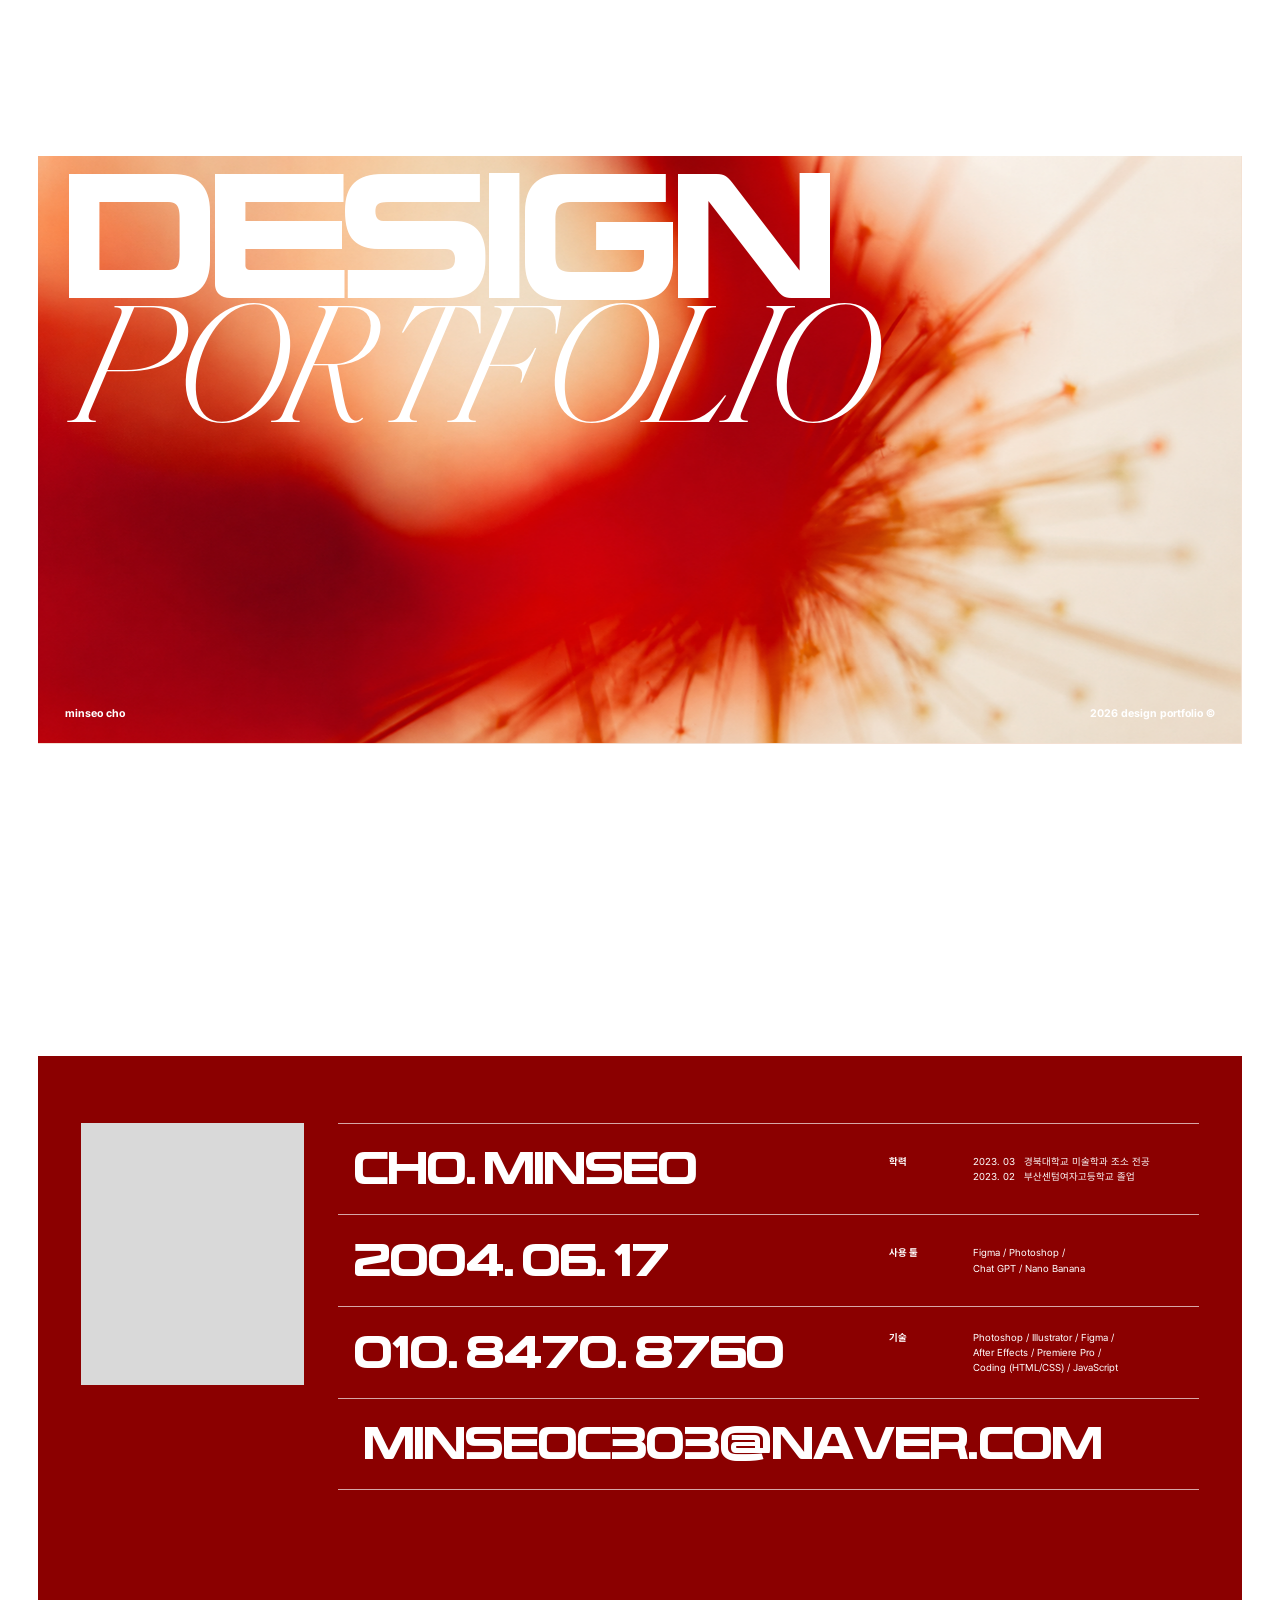
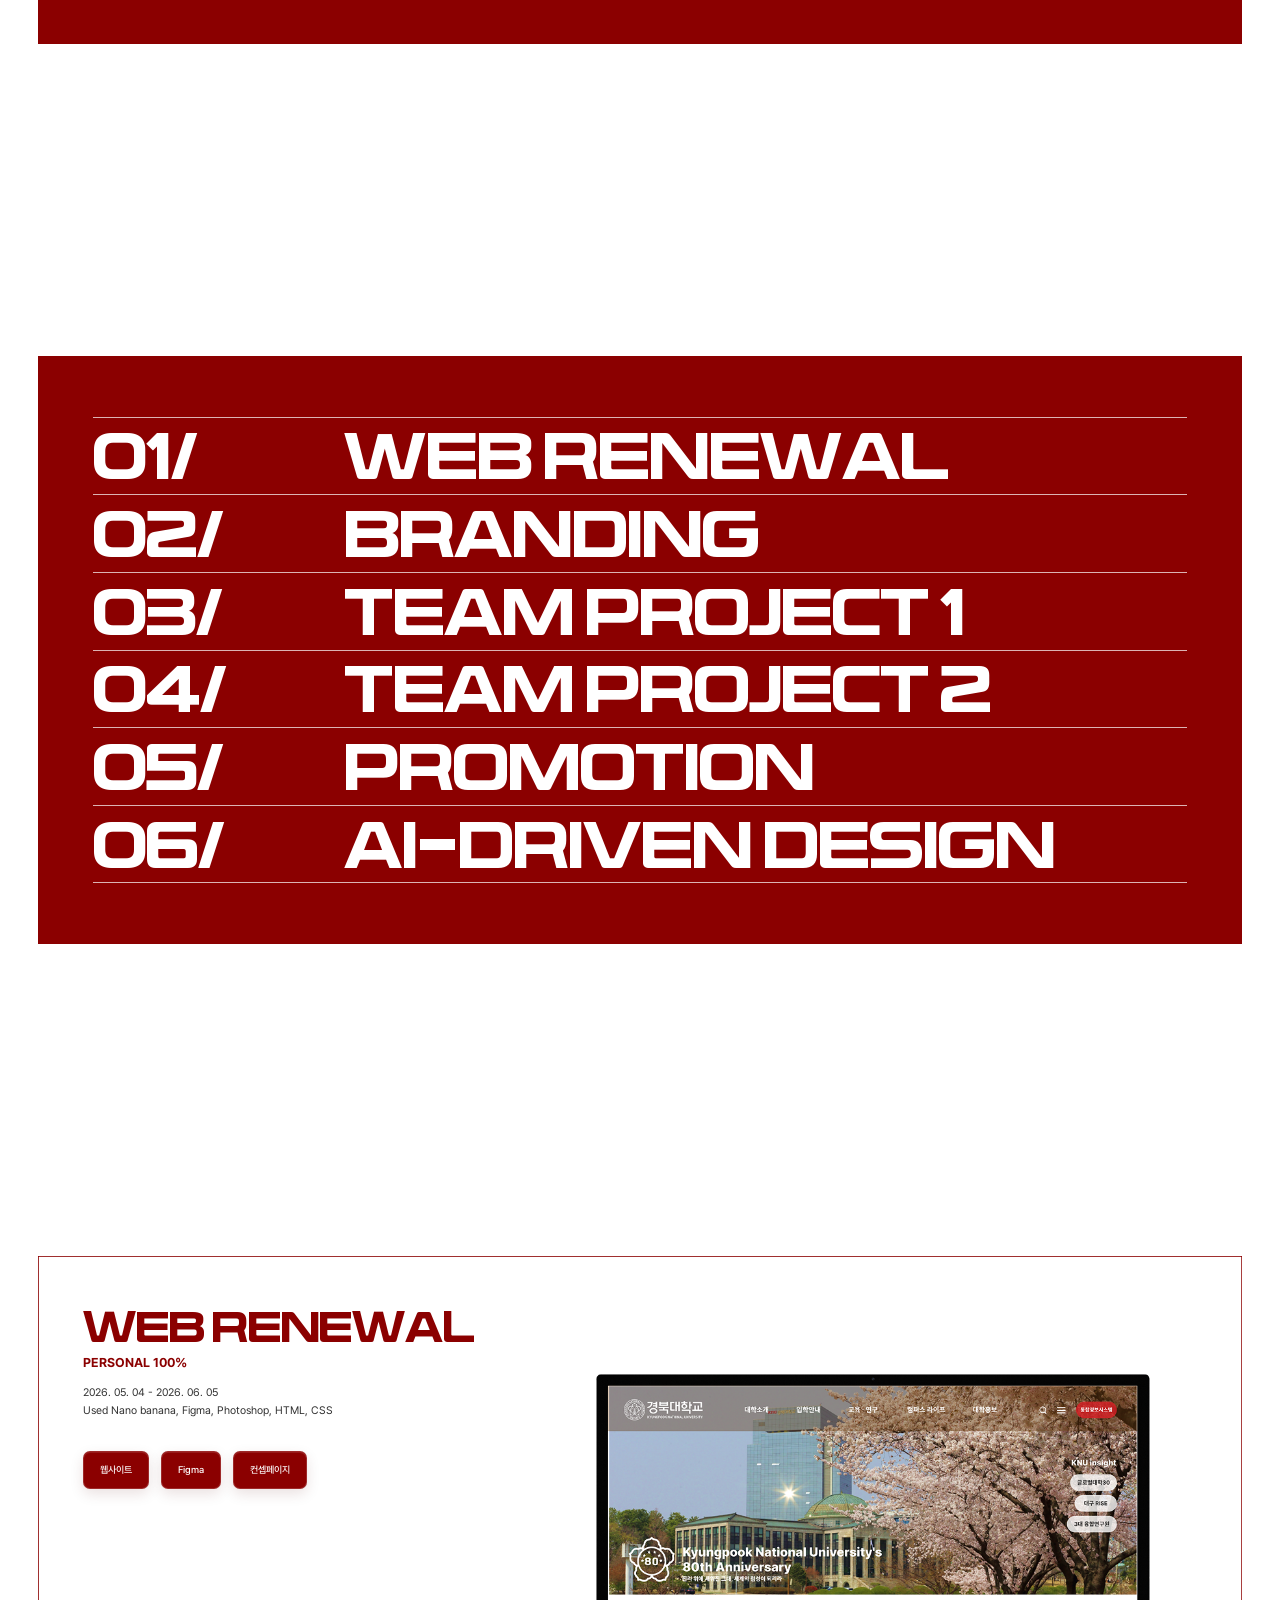
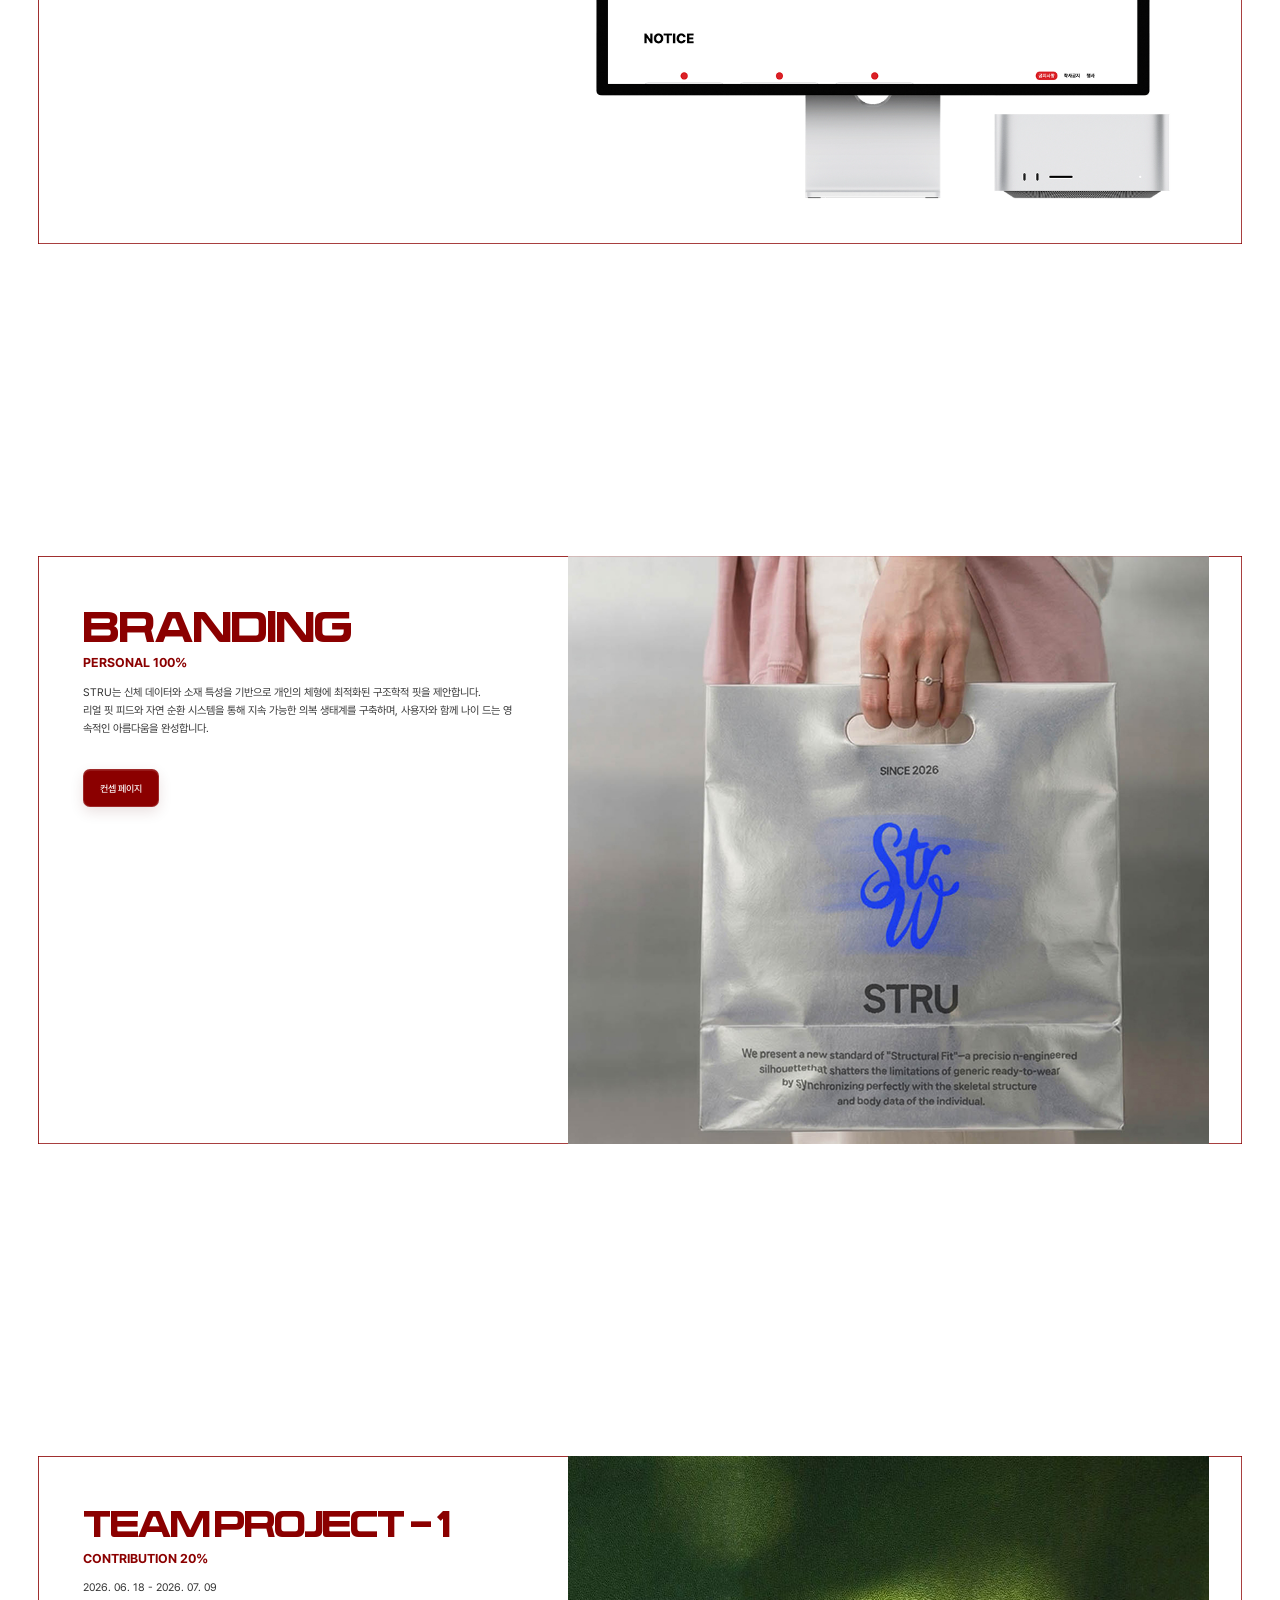
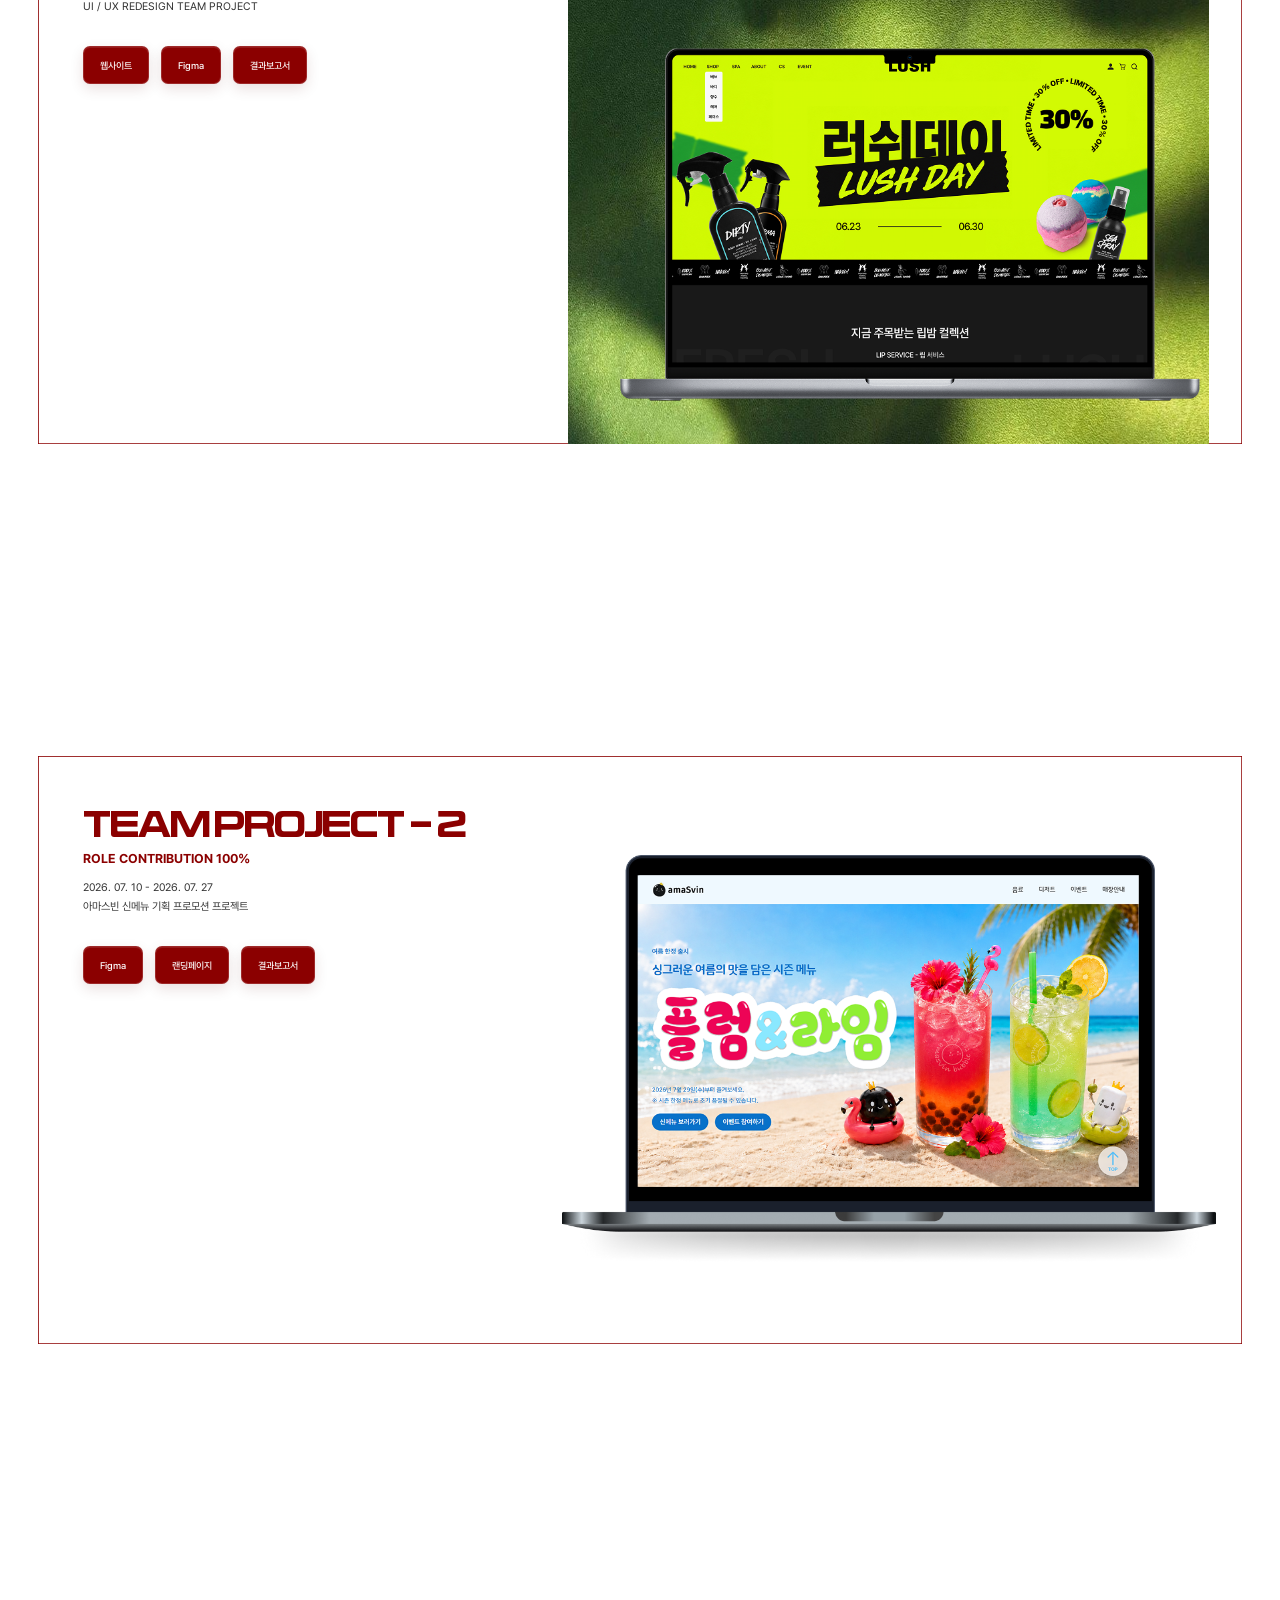
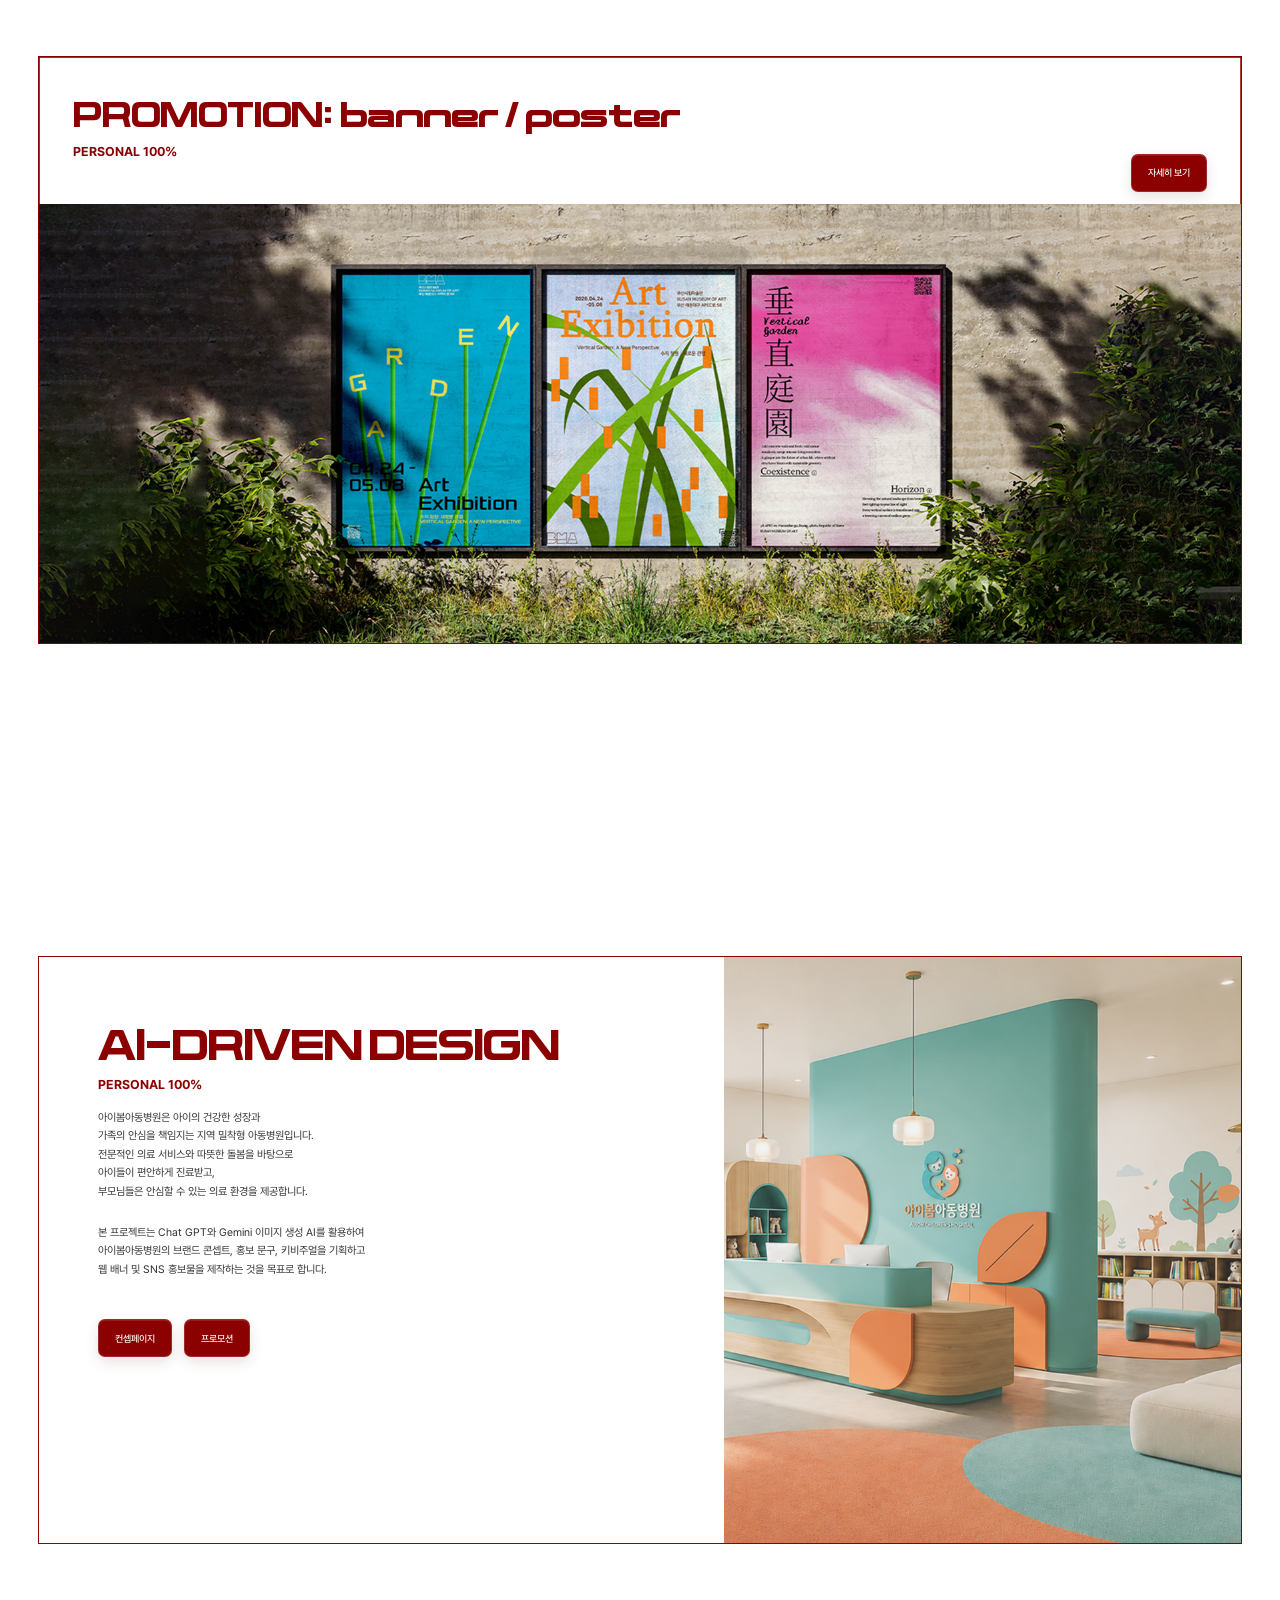
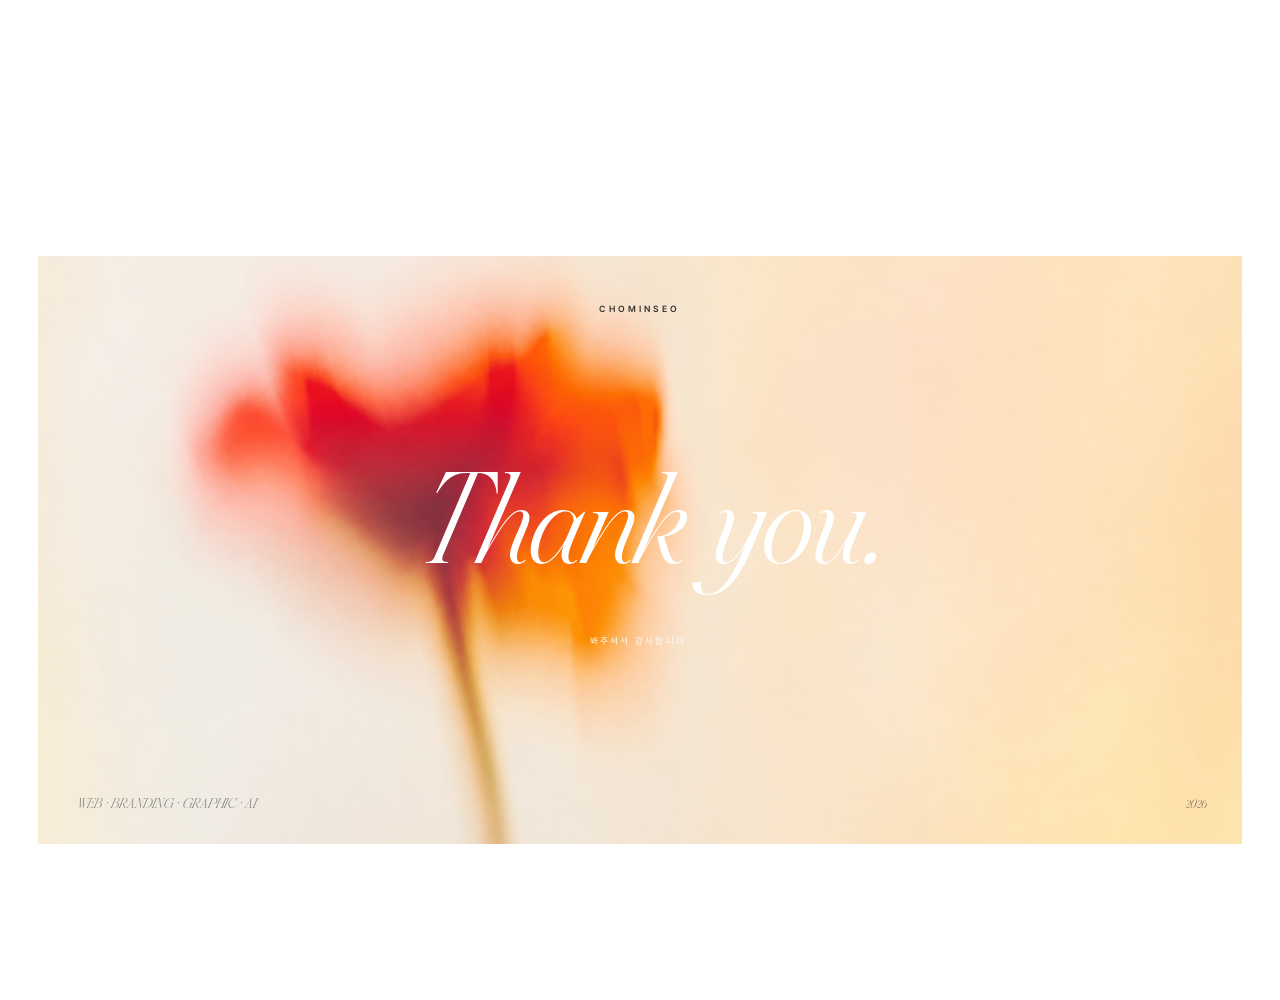
==== index.html @ 1522ad7d "add conceptpage" ====
<!DOCTYPE html>
<html lang="ko">
<head>
  <meta charset="UTF-8">
  <meta name="viewport" content="width=device-width, initial-scale=1.0">
  <title>Design Portfolio</title>
  <link rel="icon" type="image/png" href="./images/protfolio_favicon.png">

  <link rel="stylesheet" href="./css/reset.css">
  <link rel="stylesheet" href="./css/main.css">
  <script src="./js/main.js" defer></script>
</head>
<body>
  <main class="portfolio">

 <!-- 01. MAIN -->
    <section class="section hero" id="main">
      <div class="section-frame hero-frame">
        <img
          class="hero-background"
          src="./images/protfolio_bg.png"
          alt=""
          aria-hidden="true"
        >

        <div class="hero-title">
          <h1>DESIGN</h1>
          <p>PORTFOLIO</p>
        </div>

        <p class="hero-name">minseo cho</p>
        <p class="hero-year">2026 design portfolio ©</p>
      </div>
    </section>

    <!-- 02. PROFILE -->
    <section class="section profile-section" id="profile">
      <div class="section-frame profile-frame reveal">
        <div class="profile-photo">
          <img src="./images/protfolio_profile.png" alt="조민서 프로필 사진">
        </div>

        <div class="profile-content">
          <div class="profile-row">
            <strong>CHO. MINSEO</strong>

            <div class="profile-detail">
              <b>학력</b>
              <p>
                2023. 03　경북대학교 미술학과 조소 전공<br>
                2023. 02　부산센텀여자고등학교 졸업
              </p>
            </div>
          </div>

          <div class="profile-row">
            <strong>2004. 06. 17</strong>

            <div class="profile-detail">
              <b>사용 툴</b>
              <p>
                Figma / Photoshop /<br>
                Chat GPT / Nano Banana
              </p>
            </div>
          </div>

          <div class="profile-row">
            <strong>010. 8470. 8760</strong>

            <div class="profile-detail">
              <b>기술</b>
              <p>
                Photoshop / Illustrator / Figma /<br>
                After Effects / Premiere Pro /<br>
                Coding (HTML/CSS) / JavaScript
              </p>
            </div>
          </div>

          <div class="profile-row profile-mail-row">
            <a href="mailto:minseocb03@naver.com">
              MINSEOC303@NAVER.COM
            </a>
          </div>
        </div>
      </div>
    </section>

    <!-- 03. INDEX -->
    <section class="section index-section" id="index">
      <nav class="section-frame index-frame" aria-label="포트폴리오 목차">
        <a class="index-item" href="#web">
          <span>01/</span>
          <strong>WEB RENEWAL</strong>
        </a>

        <a class="index-item" href="#branding">
          <span>02/</span>
          <strong>BRANDING</strong>
        </a>

        <a class="index-item" href="#team01">
          <span>03/</span>
          <strong>TEAM PROJECT 1</strong>
        </a>

        <a class="index-item" href="#team02">
          <span>04/</span>
          <strong>TEAM PROJECT 2</strong>
        </a>

        <a class="index-item" href="#promotion">
          <span>05/</span>
          <strong>PROMOTION</strong>
        </a>

        <a class="index-item" href="#ai">
          <span>06/</span>
          <strong>AI-DRIVEN DESIGN</strong>
        </a>

      </nav>
    </section>

    <!-- 04. WEB RENEWAL -->
    <section class="section project-section" id="web">
      <div class="section-frame project-frame reveal">
        <div class="project-text">
          <h2>WEB RENEWAL</h2>

          <strong>PERSONAL 100%</strong>

          <p class="project-info">
            2026. 05. 04 - 2026. 06. 05<br>
            Used Nano banana, Figma, Photoshop, HTML, CSS
          </p>

          <div class="project-buttons">
            <a href="https://minchoacoun2.github.io/knu_renewal/" target="_blank">웹사이트</a>
            <a href="https://www.figma.com/design/26wF2TrPs2piWUyeNcUvcl/%EA%B2%BD%EB%B6%81%EB%8C%80%ED%95%99%EA%B5%90-%ED%99%88%ED%8E%98%EC%9D%B4%EC%A7%80-%EB%A6%AC%EB%89%B4%EC%96%BC?node-id=8-137&t=zN7emSVoV3OJySOa-1" target="_blank">Figma</a>
            <a href="./knu.html" target="_blank">컨셉페이지</a>
          </div>
        </div>

        <div class="project-image project-image-contain">
          <img
            src="./images/knu_img.png"
            alt="경북대학교 웹 리뉴얼 목업"
          >
        </div>
      </div>
    </section>

    <!-- 05. BRANDING -->
    <section class="section project-section" id="branding">
      <div class="section-frame project-frame split-frame reveal">
        <div class="project-text">
          <h2>BRANDING</h2>

          <strong>PERSONAL 100%</strong>

          <p class="project-description">
            STRU는 신체 데이터와 소재 특성을 기반으로 개인의 체형에
            최적화된 구조학적 핏을 제안합니다.<br>
            리얼 핏 피드와 자연 순환 시스템을 통해 지속 가능한 의복
            생태계를 구축하며, 사용자와 함께 나이 드는 영속적인
            아름다움을 완성합니다.
          </p>

          <div class="project-buttons">
            <a href="./stru.html" target="_blank">컨셉 페이지</a>
          </div>
        </div>

        <div class="project-image">
          <img
            src="./images/stru_img.png"
            alt="STRU 브랜딩 작업"
          >
        </div>
      </div>
    </section>

    <!-- 06. TEAM PROJECT 01 -->
    <section class="section project-section" id="team01">
      <div class="section-frame project-frame split-frame reveal">
        <div class="project-text">
          <h2>TEAM PROJECT - 1</h2>

          <strong>CONTRIBUTION 20%</strong>

          <p class="project-info">
            2026. 06. 18 - 2026. 07. 09<br>
            UI / UX REDESIGN TEAM PROJECT
          </p>

          <div class="project-buttons">
            <a href="https://gcha8178-ctrl.github.io/lush/" target="_blank">웹사이트</a>
            <a href="https://www.figma.com/design/ca8KL5R9Q3JunE5NkVoVWg/LOG%ED%8C%80-%ED%94%84%EB%A1%9C%EC%A0%9D%ED%8A%B8_LUSH?node-id=0-1&t=MCkX2KlPO1tYSbGq-1" target="_blank">Figma</a>
            <a href="https://www.figma.com/proto/ca8KL5R9Q3JunE5NkVoVWg/LOG%ED%8C%80-%ED%94%84%EB%A1%9C%EC%A0%9D%ED%8A%B8_LUSH?node-id=1096-1771&t=UBUR8gJeuMOP0PfX-0&scaling=min-zoom&content-scaling=fixed&page-id=1%3A3" target="_blank">결과보고서</a>
          </div>
        </div>

        <div class="project-image">
          <img
            src="./images/lush_img.png"
            alt="LUSH 팀 프로젝트"
          >
        </div>
      </div>
    </section>

    <!-- 07. TEAM PROJECT 02 -->
    <section class="section project-section" id="team02">
      <div class="section-frame project-frame split-frame reveal">
        <div class="project-text">
          <h2>TEAM PROJECT - 2</h2>

          <strong>ROLE CONTRIBUTION 100%</strong>

          <p class="project-info">
            2026. 07. 10 - 2026. 07. 27<br>
            아마스빈 신메뉴 기획 프로모션 프로젝트
          </p>

          <div class="project-buttons">
            <a href="https://www.figma.com/design/GlaYWe7ryD9llcA1CjZF0m/%EC%95%84%EB%A7%88%EC%8A%A4%EB%B9%88_%ED%95%9C%EC%9E%85%EA%B8%B0%ED%9A%8D%EB%8B%A8?node-id=0-1&t=RESOQG0kbopRbarh-1" target="_blank">Figma</a>
            <a href="https://minchoacoun2.github.io/amasvin/" target="_blank">랜딩페이지</a>
            <a href="https://www.figma.com/proto/GlaYWe7ryD9llcA1CjZF0m/%EC%95%84%EB%A7%88%EC%8A%A4%EB%B9%88_%ED%95%9C%EC%9E%85%EA%B8%B0%ED%9A%8D%EB%8B%A8?node-id=1881-69&t=mPmJSPxGVlOY7z9e-0&scaling=min-zoom&content-scaling=fixed&page-id=8%3A2" role="button" target="_blank">결과보고서</a>
          </div>
        </div>

        <div class="project-image project-image-contain">
          <img
            src="./images/amasvin_img.png"
            alt="아마스빈 프로모션 프로젝트"
          >
        </div>
      </div>
    </section>

    <!-- 08. PROMOTION -->
    <section class="section project-section" id="promotion">
      <div class="section-frame promotion-frame reveal">
        <div class="promotion-header">
          <div>
            <h2>PROMOTION: banner / poster</h2>
            <strong>PERSONAL 100%</strong>
          </div>

          <a class="button" href="#" id="promotionPopupButton">자세히 보기</a>
        </div>

        <div class="promotion-image">
          <img
            src="./images/promotion_img.png"
            alt="프로모션 배너 및 포스터"
          >
        </div>
      </div>
    </section>

    <!-- 09. AI-DRIVEN DESIGN -->
    <section class="section project-section" id="ai">
      <div class="section-frame project-frame ai-frame reveal">
        <div class="project-text">
          <h2>AI-DRIVEN DESIGN</h2>

          <strong>PERSONAL 100%</strong>

          <p class="project-description">
            아이봄아동병원은 아이의 건강한 성장과<br>
            가족의 안심을 책임지는 지역 밀착형 아동병원입니다.<br>
            전문적인 의료 서비스와 따뜻한 돌봄을 바탕으로<br>
            아이들이 편안하게 진료받고,<br>
            부모님들은 안심할 수 있는 의료 환경을 제공합니다.
          </p>

          <p class="project-description">
            본 프로젝트는 Chat GPT와 Gemini 이미지 생성 AI를 활용하여<br>
            아이봄아동병원의 브랜드 콘셉트, 홍보 문구, 키비주얼을 기획하고<br>
            웹 배너 및 SNS 홍보물을 제작하는 것을 목표로 합니다.
          </p>

          <div class="project-buttons">
            <a href="./ai.html" target="_blank">컨셉페이지</a>
            <a href="#" id="aiPromotionButton">프로모션</a>
          </div>
        </div>

        <div class="project-image">
          <img
            src="./images/ai_bg.png"
            alt="아이봄아동병원 AI 디자인 프로젝트"
          >
        </div>
      </div>
    </section>


    <!-- 10. THANK YOU -->
    <section class="section thanks-section" id="thanks">
      <div class="section-frame thanks-frame reveal">
        <img
          class="thanks-background"
          src="./images/footer_img.png"
          alt=""
          aria-hidden="true"
        >

        <p class="thanks-name">CHOMINSEO</p>

        <div class="thanks-text">
          <h2>Thank you.</h2>
          <p>봐주셔서 감사합니다.</p>
        </div>

        <p class="thanks-category">WEB · BRANDING · GRAPHIC · AI</p>
        <p class="thanks-year">2026</p>
      </div>
    </section>

  </main>

  <button class="top-button" type="button" aria-label="맨 위로 이동">
    <span>TOP</span>
    <i aria-hidden="true">↑</i>
  </button>

  <div class="ai-modal" id="aiPromotionModal" aria-hidden="true">
  <div class="ai-modal__backdrop"></div>

  <div class="ai-modal__content" role="dialog" aria-modal="true">
    <button class="ai-modal__close" type="button" aria-label="팝업 닫기">
      ×
    </button>

    <div class="ai-modal__images">
      <img src="./images/ai_mockup1.png" alt="아이봄아동병원 모바일 목업">
      <img src="./images/ai_mockup2.png" alt="아이봄아동병원 데스크톱 목업">
    </div>
  </div>
</div>

<div class="promotion-modal" id="promotionPopupModal" aria-hidden="true">
  <div class="promotion-modal__backdrop"></div>

  <div
    class="promotion-modal__content"
    role="dialog"
    aria-modal="true"
    aria-label="프로모션 작업 보기"
  >
    <button
      type="button"
      class="promotion-modal__close"
      aria-label="팝업 닫기"
    >
      ×
    </button>

    <div class="promotion-modal__images">
      <img src="./images/promotion_01.png" alt="프로모션 디자인 1">
      <img src="./images/promotion_02.png" alt="프로모션 디자인 2">
      <img src="./images/promotion_03.png" alt="프로모션 디자인 3">
      <img src="./images/promotion_04.png" alt="프로모션 디자인 4">
    </div>
  </div> 
</body>
</html>
---- css/main.css ----
@charset "UTF-8";

/* FONT */

@font-face {
  font-family: "Griffiths";
  src: url("../fonts/Griffiths.otf") format("opentype");
  font-weight: 400;
  font-display: swap;
}

@font-face {
  font-family: "KBLJump";
  src: url("../fonts/KBLJump_EB_Extended.ttf") format("truetype");
  font-weight: 800;
  font-display: swap;
}

@font-face {
  font-family: "Pretendard";
  src: url("../fonts/Pretendard-Regular.otf") format("opentype");
  font-weight: 400;
  font-display: swap;
}

@font-face {
  font-family: "Pretendard";
  src: url("../fonts/Pretendard-Medium.otf") format("opentype");
  font-weight: 500;
  font-display: swap;
}

@font-face {
  font-family: "Pretendard";
  src: url("../fonts/Pretendard-SemiBold.otf") format("opentype");
  font-weight: 600;
  font-display: swap;
}

@font-face {
  font-family: "Pretendard";
  src: url("../fonts/Pretendard-Bold.otf") format("opentype");
  font-weight: 700;
  font-display: swap;
}

@font-face {
  font-family: "Pretendard";
  src: url("../fonts/Pretendard-ExtraBold.otf") format("opentype");
  font-weight: 800;
  font-display: swap;
}

/* COMMON */

:root {
  --red: #8b0000;
  --cream: #fffaf7;
  --white: #ffffff;
}

html {
  scroll-snap-type: y mandatory;
  overscroll-behavior-y: none;
}

body {
  overflow-x: hidden;
  background: #ffffff;
  color: var(--red);
  font-family: "Pretendard", sans-serif;
}

.section {
  display: flex;
  width: 100%;
  min-height: 100svh;
  padding: 4vh 3vw;
  align-items: center;
  justify-content: center;
  overflow: hidden;

  scroll-snap-align: start;
  scroll-snap-stop: always;
}

.section-frame {
  position: relative;
  width: min(1801px, 94vw);
  aspect-ratio: 1801 / 879;
  overflow: hidden;
}

/* HERO */

.hero-frame {
  background: #f3dfd1;
  color: #ffffff;
}

.hero-background {
  position: absolute;
  inset: 0;
  width: 100%;
  height: 100%;
  object-fit: cover;

  animation: heroImage 2.5s
    cubic-bezier(0.22, 1, 0.36, 1) forwards;
}

.hero-title {
  position: absolute;
  top: 5%;
  left: 2.2%;
  z-index: 20;

  opacity: 0;
  filter: blur(20px);
  transform: translateY(40px);

  animation: heroTitle 1.5s 0.4s
    cubic-bezier(0.22, 1, 0.36, 1) forwards;
}

.hero-title h1 {
  font-family: "KBLJump", sans-serif;
  font-size: clamp(65px, 13.5vw, 240px);
  line-height: 0.72;
  letter-spacing: -0.055em;
}

.hero-title p {
  margin-top: 2%;
  font-family: "Griffiths", serif;
  font-size: clamp(60px, 12vw, 210px);
  line-height: 0.78;
}

.hero-name,
.hero-year {
  position: absolute;
  bottom: 4%;
  z-index: 20;

  color: #ffffff;
  font-size: clamp(11px, 0.85vw, 17px);
  font-weight: 700;

  opacity: 0;
  animation: fadeIn 1s 1.3s forwards;
}

.hero-name {
  left: 2.2%;
}

.hero-year {
  right: 2.2%;
}

@keyframes heroImage {
  from {
    opacity: 0;
    filter: blur(35px);
    transform: scale(1.08);
  }

  to {
    opacity: 1;
    filter: blur(0);
    transform: scale(1);
  }
}

@keyframes heroTitle {
  to {
    opacity: 1;
    filter: blur(0);
    transform: translateY(0);
  }
}

@keyframes fadeIn {
  to {
    opacity: 1;
  }
}

/* WATER DROP */

.water-drops {
  position: absolute;
  inset: 0;
  z-index: 10;
  pointer-events: none;
}

.drop {
  position: absolute;
  border-radius: 50%;
  opacity: 0;

  background: rgba(255, 255, 255, 0.04);

  border-top: 2px solid rgba(255, 255, 255, 0.85);
  border-left: 1px solid rgba(255, 255, 255, 0.4);
  border-bottom: 3px solid rgba(110, 0, 0, 0.2);

  box-shadow:
    inset 8px 10px 15px rgba(255, 255, 255, 0.2),
    inset -8px -10px 16px rgba(100, 0, 0, 0.14),
    0 12px 20px rgba(90, 0, 0, 0.16);

  backdrop-filter: blur(8px) saturate(1.2);
  -webkit-backdrop-filter: blur(8px) saturate(1.2);

  animation: dropAppear 1.2s
    cubic-bezier(0.16, 1, 0.3, 1) forwards;
}

.drop::before {
  content: "";
  position: absolute;
  top: 15%;
  left: 20%;
  width: 25%;
  height: 18%;
  border-radius: 50%;
  background: rgba(255, 255, 255, 0.7);
  filter: blur(2px);
}

.drop-01 {
  top: 13%;
  left: 35%;
  width: 4%;
  aspect-ratio: 1;
  animation-delay: 0.2s;
}

.drop-02 {
  top: 17%;
  left: 68%;
  width: 10%;
  aspect-ratio: 1;
  animation-delay: 0.5s;
}

.drop-03 {
  top: 44%;
  left: 45%;
  width: 7%;
  aspect-ratio: 1;
  animation-delay: 0.8s;
}

.drop-04 {
  top: 25%;
  right: 4%;
  width: 4.5%;
  aspect-ratio: 1;
  animation-delay: 1.1s;
}

.drop-05 {
  left: 26%;
  bottom: 14%;
  width: 5.5%;
  aspect-ratio: 1;
  animation-delay: 1.4s;
}

.drop-06 {
  right: 10%;
  bottom: 13%;
  width: 8%;
  aspect-ratio: 1;
  animation-delay: 1.7s;
}

@keyframes dropAppear {
  from {
    opacity: 0;
    filter: blur(20px);
    transform: translateY(35px) scale(0.1);
  }

  to {
    opacity: 0.85;
    filter: blur(0);
    transform: translateY(0) scale(1);
  }
}

/* PROFILE */

.profile-frame {
  display: grid;
  grid-template-columns: 20% 1fr;
  gap: 3%;
  padding: 5.5% 3.5%;
  background: var(--red);
  color: #ffffff;
}

.profile-photo {
  width: 100%;
  aspect-ratio: 298 / 350;
  background: #d9d9d9;
  overflow: hidden;
}

.profile-photo img {
  display: block;
  width: 100%;
  height: 100%;
  object-fit: contain;
}

.profile-content {
  display: flex;
  flex-direction: column;
  justify-content: flex-start;
}

.profile-row {
  display: grid;
  grid-template-columns: 64% 1fr;
  flex: 0 0 20.2%;
  align-items: center;
  border-top: 1px solid rgba(255, 255, 255, 0.65);
}

.profile-row:last-child {
  border-bottom: 1px solid rgba(255, 255, 255, 0.65);
}

.profile-row > strong,
.profile-mail-row a {
  padding-left: 3%;
  font-family: "KBLJump", sans-serif;
  font-size: clamp(18px, 2.8vw, 52px);
  line-height: 1;
}

.profile-detail {
  display: grid;
  grid-template-columns: 22% 1fr;
  gap: 5%;
  align-items: start;
  font-size: clamp(8px, 0.78vw, 15px);
  line-height: 1.55;
}

.profile-detail b {
  font-weight: 700;
}

.profile-mail-row {
  display: flex;
}

/* 이메일 전용 마우스 오버 효과 */
.profile-mail-row a {
  position: relative;
  display: inline-block;
  transition:
    color 0.4s ease,
    text-shadow 0.4s ease,
    letter-spacing 0.4s ease,
    transform 0.4s cubic-bezier(0.22, 1, 0.36, 1);
}

.profile-mail-row a:hover,
.profile-mail-row a:focus-visible {
  color: #fff4e9;
  letter-spacing: 0.025em;
  text-shadow:
    0 0 8px rgba(255, 255, 255, 0.55),
    0 0 22px rgba(255, 220, 200, 0.38);
  transform: translateX(10px);
}

/* 프로필 AOS: 사진과 각 행이 순서대로 등장 */
.profile-frame .profile-photo,
.profile-frame .profile-row {
  opacity: 0;
  filter: blur(18px);
  transform: translateY(28px);
  transition:
    opacity 1.1s ease,
    filter 1.1s ease,
    transform 1.1s cubic-bezier(0.22, 1, 0.36, 1);
}

.profile-frame.is-visible .profile-photo,
.profile-frame.is-visible .profile-row {
  opacity: 1;
  filter: blur(0);
  transform: translateY(0);
}

.profile-frame.is-visible .profile-photo {
  transition-delay: 0.12s;
}

.profile-frame.is-visible .profile-row:nth-child(1) {
  transition-delay: 0.25s;
}

.profile-frame.is-visible .profile-row:nth-child(2) {
  transition-delay: 0.43s;
}

.profile-frame.is-visible .profile-row:nth-child(3) {
  transition-delay: 0.61s;
}

.profile-frame.is-visible .profile-row:nth-child(4) {
  transition-delay: 0.79s;
}

/* INDEX */

.index-frame {
  display: flex;
  flex-direction: column;
  padding: 5% 4.5%;
  background: var(--red);
  color: #ffffff;
}

.index-item {
  display: grid;
  grid-template-columns: 23% 1fr;
  flex: 1;
  align-items: center;

  border-top: 1px solid rgba(255, 255, 255, 0.7);

  font-family: "KBLJump", sans-serif;
  font-size: clamp(24px, 4vw, 72px);

  opacity: 0;
  filter: blur(18px);
  transform: translateX(-100px);

  transition:
    opacity 1.3s ease,
    filter 1.3s ease,
    transform 1.3s cubic-bezier(0.22, 1, 0.36, 1),
    padding-left 0.25s ease;
}

.index-item:last-child {
  border-bottom: 1px solid rgba(255, 255, 255, 0.7);
}

.index-section.is-visible .index-item {
  opacity: 1;
  filter: blur(0);
  transform: translateX(0);
}

.index-section.is-visible .index-item:nth-child(1) {
  transition-delay: 0.15s;
}

.index-section.is-visible .index-item:nth-child(2) {
  transition-delay: 0.35s;
}

.index-section.is-visible .index-item:nth-child(3) {
  transition-delay: 0.55s;
}

.index-section.is-visible .index-item:nth-child(4) {
  transition-delay: 0.75s;
}

.index-section.is-visible .index-item:nth-child(5) {
  transition-delay: 0.95s;
}

.index-section.is-visible .index-item:nth-child(6) {
  transition-delay: 1.15s;
}

.index-item:hover,
.index-item:focus-visible {
  padding-left: 2%;
  background: rgba(255, 255, 255, 0.08);
}

/* PROJECT */

.project-frame {
  display: grid;
  grid-template-columns: 45% 55%;
  background: var(--cream);
}

.project-text {
  display: flex;
  padding: 9% 8%;
  align-items: flex-start;
  flex-direction: column;
  justify-content: center;
}

.project-text h2,
.promotion-header h2 {
  margin-bottom: 2.5%;
  font-family: "KBLJump", sans-serif;
  font-size: clamp(22px, 2.6vw, 48px);
  line-height: 1;
}

.project-text > strong,
.promotion-header strong {
  margin-bottom: 3%;
  font-size: clamp(10px, 1vw, 18px);
}

.project-info,
.project-description {
  color: #323232;
  font-size: clamp(9px, 0.85vw, 16px);
  line-height: 1.7;
}

.project-description + .project-description {
  margin-top: 4%;
}

.project-buttons {
  display: flex;
  flex-wrap: wrap;
  gap: 12px;
  margin-top: 7%;
}

.project-buttons a,
.button {
  position: relative;
  display: inline-flex;
  min-height: 38px;
  padding: 0 16px;
  align-items: center;
  justify-content: center;

  overflow: hidden;
  border: 1px solid rgba(255, 255, 255, 0.16);
  border-radius: 7px;
  background: var(--red);
  color: #ffffff;
  box-shadow:
    0 5px 14px rgba(80, 0, 0, 0.12),
    inset 0 1px 0 rgba(255, 255, 255, 0.1);

  font-size: clamp(8px, 0.75vw, 14px);
  font-family: "Pretendard", sans-serif;
  font-weight: 500;

  transition:
    color 0.45s ease,
    box-shadow 0.45s ease,
    transform 0.45s cubic-bezier(0.22, 1, 0.36, 1);
}

.project-buttons a::before,
.button::before {
  content: "";
  position: absolute;
  top: -80%;
  left: -45%;
  width: 34%;
  height: 260%;
  pointer-events: none;
  background: linear-gradient(
    90deg,
    transparent,
    rgba(255, 255, 255, 0.3),
    transparent
  );
  filter: blur(3px);
  transform: rotate(18deg) translateX(-180%);
  transition: transform 0.75s cubic-bezier(0.22, 1, 0.36, 1);
}

.project-buttons a:hover,
.project-buttons a:focus-visible,
.button:hover,
.button:focus-visible {
  background: #8b0000;
  color: #fff8f2;
  box-shadow:
    0 10px 25px rgba(80, 0, 0, 0.24),
    0 0 18px rgba(139, 0, 0, 0.16),
    inset 0 1px 0 rgba(255, 255, 255, 0.18);
  transform: translateY(-3px);
}

.project-buttons a:hover::before,
.project-buttons a:focus-visible::before,
.button:hover::before,
.button:focus-visible::before {
  transform: rotate(18deg) translateX(520%);
}

.project-buttons a:active,
.button:active {
  box-shadow:
    0 3px 8px rgba(80, 0, 0, 0.2),
    inset 0 2px 5px rgba(55, 0, 0, 0.25);
  transform: translateY(1px) scale(0.975);
  transition-duration: 0.12s;
}

.project-image {
  min-width: 0;
  overflow: hidden;
}

.project-image img {
  width: 100%;
  height: 100%;
  object-fit: cover;
}

.project-image-contain img {
  padding: 6%;
  object-fit: contain;
}

.ai-frame {
  grid-template-columns: 57% 43%;
}

/* PROMOTION */

.promotion-frame {
  display: grid;
  grid-template-rows: 26% 74%;
  background: var(--cream);
}

.promotion-header {
  display: flex;
  padding: 4% 4.5%;
  align-items: center;
  justify-content: space-between;
}

.promotion-image {
  overflow: hidden;
}

.promotion-image img {
  width: 100%;
  height: 100%;
  object-fit: cover;
}

/* THANKS */

.thanks-frame {
  color: #ffffff;
}

.thanks-background {
  position: absolute;
  inset: 0;
  width: 100%;
  height: 100%;
  object-fit: cover;
}

.thanks-name {
  position: absolute;
  top: 8%;
  left: 50%;
  transform: translateX(-50%);

  color: #323232;
  font-size: clamp(8px, 0.7vw, 14px);
  font-weight: 600;
  letter-spacing: 0.35em;
}

.thanks-text {
  position: absolute;
  top: 50%;
  left: 50%;
  text-align: center;
  transform: translate(-50%, -50%);
}

.thanks-text h2 {
  font-family: "Griffiths", serif;
  font-size: clamp(65px, 10vw, 180px);
  font-weight: 400;
  white-space: nowrap;
}

.thanks-text p {
  margin-top: 6%;
  font-size: clamp(8px, 0.7vw, 14px);
  letter-spacing: 0.25em;
}

.thanks-category,
.thanks-year {
  position: absolute;
  bottom: 5%;
  color: rgba(70, 70, 70, 0.65);
  font-family: "Griffiths", serif;
  font-size: clamp(10px, 1.1vw, 20px);
}

.thanks-category {
  left: 3%;
}

.thanks-year {
  right: 3%;
}

/* SCROLL ANIMATION */

.reveal {
  opacity: 0;
  filter: blur(22px);
  transform: translateY(80px);

  transition:
    opacity 1.5s ease,
    filter 1.5s ease,
    transform 1.5s cubic-bezier(0.22, 1, 0.36, 1);
}

.reveal.is-visible {
  opacity: 1;
  filter: blur(0);
  transform: translateY(0);
}

/* 작업물 섹션 배경은 처음부터 선명하게 표시 */
.project-frame.reveal,
.promotion-frame.reveal {
  filter: none;
}

/* MOBILE */

@media (max-width: 700px) {
  html {
    scroll-snap-type: y proximity;
  }

  .section {
    min-height: auto;
    padding: 35px 12px;
  }

  .section-frame {
    width: 100%;
    min-height: 580px;
    aspect-ratio: auto;
  }

  .hero-frame,
  .thanks-frame {
    min-height: 48.8vw;
  }

  .profile-frame {
    grid-template-columns: 23% 1fr;
    min-height: 440px;
  }

  .profile-row {
    grid-template-columns: 1fr;
  }

  .profile-detail {
    display: none;
  }

  .index-frame {
    min-height: 440px;
  }

  .index-item {
    grid-template-columns: 25% 1fr;
    font-size: clamp(18px, 5vw, 30px);
  }

  .project-frame,
  .ai-frame {
    grid-template-columns: 1fr;
    min-height: auto;
  }

  .project-text {
    min-height: 360px;
    padding: 50px 30px;
  }

  .project-image {
    min-height: 420px;
  }

  .promotion-frame {
    grid-template-rows: auto 420px;
  }

  .promotion-header {
    padding: 35px 25px;
  }
}

/* REDUCED MOTION */

@media (prefers-reduced-motion: reduce) {
  html {
    scroll-behavior: auto;
  }

  .hero-background,
  .hero-title,
  .hero-name,
  .hero-year,
  .drop {
    animation: none;
    opacity: 1;
    filter: none;
    transform: none;
  }

  .reveal,
  .index-item {
    opacity: 1;
    filter: none;
    transform: none;
    transition: none;
  }
}

/* =========================================================
   2026-07 PORTFOLIO MOTION & PROJECT LAYOUT
   ========================================================= */

/* 메인: 물방울 없이 텍스트가 번지듯 순서대로 등장 */
.hero-title {
  opacity: 1;
  filter: none;
  transform: none;
  animation: none;
}

.hero-title h1,
.hero-title p {
  opacity: 0;
  will-change: opacity, filter, transform;
}

.hero-title h1 {
  filter: blur(36px);
  transform: translateY(38px) scale(1.04);
  animation: ink-spread 1.8s 0.25s cubic-bezier(0.16, 1, 0.3, 1) forwards;
}

.hero-title p {
  filter: blur(42px);
  transform: translateY(44px) scale(1.045);
  animation: ink-spread 2s 1s cubic-bezier(0.16, 1, 0.3, 1) forwards;
}

.hero-name,
.hero-year {
  filter: blur(14px);
  animation: small-ink-spread 1.4s 1.9s ease forwards;
}

@keyframes ink-spread {
  0% {
    opacity: 0;
    filter: blur(42px);
    transform: translateY(44px) scale(1.05);
  }

  55% {
    opacity: 0.82;
    filter: blur(10px);
  }

  100% {
    opacity: 1;
    filter: blur(0);
    transform: translateY(0) scale(1);
  }
}

@keyframes small-ink-spread {
  0% {
    opacity: 0;
    filter: blur(14px);
  }

  100% {
    opacity: 1;
    filter: blur(0);
  }
}

/* 모든 작업물 소개 섹션에 동일한 배경 적용 */
.project-frame,
.promotion-frame {
  background-color: var(--cream);
  background-image: url("../images/section_bg.png");
  background-repeat: no-repeat;
  background-position: center;
  background-size: 100% 100%;
}

/* 시안 기준: 왼쪽 설명, 오른쪽 작업 이미지 */
.project-frame {
  grid-template-columns: 43.5% 56.5%;
}

.project-text {
  padding: 10.5% 8.5%;
  justify-content: flex-start;
}

.project-image {
  display: flex;
  min-width: 0;
  padding: 7% 3.8% 4% 0;
  align-items: center;
  justify-content: center;
}

.project-image img,
.project-image-contain img {
  width: 100%;
  height: 100%;
  padding: 0;
  object-fit: contain;
  object-position: center;
}

/* 웹 리뉴얼, 브랜딩, 팀 프로젝트 이미지를 박스 높이에 맞춤 */
#web .project-image,
#branding .project-image,
#team01 .project-image {
  padding-top: 0;
  padding-bottom: 0;
}

#web .project-image img,
#branding .project-image img,
#team01 .project-image img {
  width: 100%;
  height: 100%;
  object-fit: contain;
  object-position: center;
}

/* AI 작업은 오른쪽 이미지가 끝까지 차도록 */
.ai-frame {
  grid-template-columns: 57% 43%;
}

#ai .ai-frame {
  border: 1px solid var(--red);
  background-color: #ffffff;
  background-image: none;
}

/* 팀 프로젝트 제목은 숫자까지 한 줄로 정렬 */
#team01 .project-text h2,
#team02 .project-text h2 {
  font-size: clamp(21px, 2.25vw, 42px);
  letter-spacing: -0.035em;
  white-space: nowrap;
}

.ai-frame .project-image {
  padding: 0;
}

.ai-frame .project-image img {
  object-fit: cover;
}

/* 프로모션은 상단 제목, 하단 이미지 구성 */
.promotion-frame {
  grid-template-rows: 25% 75%;
  border: 1px solid var(--red);
}

.promotion-image img {
  object-position: center;
}

.promotion-header {
  position: relative;
  padding: 2.5% 2.8%;
}

.promotion-header h2 {
  margin-bottom: 2%;
  font-size: clamp(22px, 2.1vw, 38px);
}

.promotion-header .button {
  position: absolute;
  right: 2.8%;
  bottom: 8%;
}

/* 목차 AOS: 화면 진입 시 한 줄씩 번지며 슬라이드 */
.index-item {
  opacity: 0;
  filter: blur(22px);
  transform: translateX(-120px);
  transition:
    opacity 1.35s ease,
    filter 1.35s ease,
    transform 1.35s cubic-bezier(0.16, 1, 0.3, 1),
    padding-left 0.25s ease,
    background-color 0.25s ease;
}

.index-section.is-visible .index-item {
  opacity: 1;
  filter: blur(0);
  transform: translateX(0);
}

.index-section.is-visible .index-item:nth-child(1) { transition-delay: 0.12s; }
.index-section.is-visible .index-item:nth-child(2) { transition-delay: 0.34s; }
.index-section.is-visible .index-item:nth-child(3) { transition-delay: 0.56s; }
.index-section.is-visible .index-item:nth-child(4) { transition-delay: 0.78s; }
.index-section.is-visible .index-item:nth-child(5) { transition-delay: 1s; }

@media (max-width: 700px) {
  .project-frame,
  .ai-frame {
    grid-template-columns: 1fr;
  }

  .project-image,
  .ai-frame .project-image {
    min-height: 420px;
    padding: 20px;
  }
}

@media (prefers-reduced-motion: reduce) {
  .hero-title h1,
  .hero-title p,
  .hero-name,
  .hero-year {
    opacity: 1;
    filter: none;
    transform: none;
    animation: none;
  }
}

/* =========================================================
   HERO LETTER LOOP
   ========================================================= */

/* 기존 문장 단위 애니메이션 해제 */
.hero-title h1,
.hero-title p {
  opacity: 1;
  filter: none;
  transform: none;
  animation: none;
}

/* DESIGN은 조금 작게 */
.hero-title h1 {
  font-size: clamp(56px, 10.8vw, 190px);
  letter-spacing: -0.015em;
}

/* PORTFOLIO는 조금 크게 하고 아래로 이동 */
.hero-title p {
  margin-top: 4%;
  font-size: clamp(68px, 12.8vw, 225px);
}

.hero-char {
  display: inline-block;
  opacity: 0;
  filter: blur(30px);
  transform: translateY(8px) scale(0.98);
  transform-origin: center bottom;
  will-change: opacity, filter, transform;
}

.hero-title.is-running .hero-char {
  animation: hero-char-pop 1.55s
    cubic-bezier(0.22, 0.7, 0.25, 1)
    calc(var(--char-index) * 0.2s)
    forwards;
}

@keyframes hero-char-pop {
  0% {
    opacity: 0;
    filter: blur(30px);
    transform: translateY(8px) scale(0.98);
  }

  45% {
    opacity: 0.55;
    filter: blur(15px);
    transform: translateY(4px) scale(0.99);
  }

  100% {
    opacity: 1;
    filter: blur(0);
    transform: translateY(0) scale(1);
  }
}

@media (prefers-reduced-motion: reduce) {
  .hero-char,
  .hero-title.is-running .hero-char {
    opacity: 1;
    filter: none;
    transform: none;
    animation: none;
  }
}

/* =========================================================
   RESPONSIVE FINAL OVERRIDES
   ========================================================= */

/* 태블릿 */
@media (max-width: 1100px) {
  .section {
    padding: 42px 24px;
  }

  .section-frame {
    width: 100%;
  }

  .profile-frame {
    grid-template-columns: 22% 1fr;
    gap: 2.5%;
    padding: 5% 3%;
  }

  .profile-row > strong,
  .profile-mail-row a {
    font-size: clamp(17px, 2.7vw, 32px);
  }

  .profile-detail {
    grid-template-columns: 24% 1fr;
    gap: 3%;
    font-size: clamp(8px, 1vw, 12px);
  }

  .index-item {
    font-size: clamp(25px, 4.2vw, 46px);
  }

  .project-text {
    padding: 9% 7%;
  }

  .project-text h2,
  .promotion-header h2 {
    font-size: clamp(22px, 2.8vw, 36px);
  }

  #team01 .project-text h2,
  #team02 .project-text h2 {
    font-size: clamp(20px, 2.45vw, 32px);
  }

  .project-buttons {
    gap: 8px;
  }

  .project-buttons a,
  .button {
    min-height: 34px;
    padding: 0 12px;
  }
}

/* 모바일 */
@media (max-width: 700px) {
  html {
    scroll-snap-type: y proximity;
  }

  .section {
    min-height: auto;
    padding: 28px 14px;
    overflow: visible;
  }

  .section-frame {
    width: 100%;
    min-height: 0;
    aspect-ratio: auto;
  }

  /* 메인 */
  .hero-frame {
    min-height: 360px;
    aspect-ratio: auto;
  }

  .hero-background {
    object-position: center;
  }

  .hero-title {
    top: 8%;
    left: 5%;
  }

  .hero-title h1 {
    font-size: clamp(48px, 16vw, 78px);
  }

  .hero-title p {
    margin-top: 7%;
    font-size: clamp(52px, 16.5vw, 82px);
  }

  .hero-name {
    left: 5%;
  }

  .hero-year {
    right: 5%;
  }

  /* 프로필: 상세 내용을 숨기지 않고 세로 배치 */
  .profile-frame {
    display: grid;
    grid-template-columns: 1fr;
    gap: 24px;
    min-height: 0;
    padding: 30px 24px 42px;
  }

  .profile-photo {
    width: 112px;
    height: 112px;
  }

  .profile-content {
    width: 100%;
  }

  .profile-row {
    grid-template-columns: 1fr;
    flex: none;
    gap: 12px;
    min-height: 105px;
    padding: 20px 0;
  }

  .profile-row > strong,
  .profile-mail-row a {
    padding-left: 0;
    font-size: clamp(20px, 6.3vw, 29px);
    white-space: nowrap;
  }

  .profile-detail {
    display: grid;
    grid-template-columns: 64px 1fr;
    gap: 12px;
    font-size: 11px;
    line-height: 1.55;
  }

  .profile-mail-row {
    min-height: 78px;
    align-items: center;
  }

  /* 목차 */
  .index-frame {
    min-height: 430px;
    padding: 28px 22px;
  }

  .index-item {
    grid-template-columns: 23% 1fr;
    min-height: 74px;
    font-size: clamp(18px, 5.7vw, 27px);
  }

  /* 작업물: 텍스트 위, 이미지 아래 */
  .project-frame,
  .ai-frame {
    display: grid;
    grid-template-columns: 1fr;
    min-height: 0;
    background-size: cover;
  }

  .project-text {
    min-height: 0;
    padding: 48px 28px 32px;
  }

  .project-text h2,
  .promotion-header h2,
  #team01 .project-text h2,
  #team02 .project-text h2 {
    font-size: clamp(24px, 7.2vw, 34px);
  }

  .project-text > strong,
  .promotion-header strong {
    font-size: 12px;
  }

  .project-info,
  .project-description {
    font-size: 12px;
    line-height: 1.65;
  }

  .project-buttons {
    margin-top: 28px;
  }

  .project-buttons a,
  .button {
    min-height: 36px;
    padding: 0 13px;
    font-size: 10px;
  }

  .project-image,
  .ai-frame .project-image {
    width: 100%;
    min-height: 0;
    padding: 12px 20px 34px;
    aspect-ratio: 4 / 3;
  }

  .ai-frame .project-image {
    padding: 0;
  }

  .project-image img,
  .ai-frame .project-image img {
    width: 100%;
    height: 100%;
    object-fit: contain;
  }

  .ai-frame .project-image img {
    object-fit: cover;
  }

  /* 프로모션 */
  .promotion-frame {
    display: block;
    min-height: 0;
  }

  .promotion-header {
    gap: 20px;
    padding: 36px 24px 25px;
  }

  .promotion-header h2 {
    line-height: 1.15;
  }

  .promotion-image {
    aspect-ratio: 16 / 10;
  }

  .promotion-image img {
    width: 100%;
    height: 100%;
    object-fit: cover;
  }

  /* 마지막 화면 */
  .thanks-frame {
    min-height: 340px;
    aspect-ratio: auto;
  }

  .thanks-text h2 {
    font-size: clamp(58px, 18vw, 86px);
  }

  .thanks-category {
    max-width: 70%;
    font-size: 11px;
  }
}

/* 아주 작은 화면 */
@media (max-width: 420px) {
  .section {
    padding-inline: 10px;
  }

  .hero-frame {
    min-height: 320px;
  }

  .hero-title h1 {
    font-size: 13.5vw;
  }

  .hero-title p {
    font-size: 14.5vw;
  }

  .profile-frame {
    padding-inline: 20px;
  }

  .profile-row > strong,
  .profile-mail-row a {
    font-size: 5.6vw;
  }

  .index-item {
    grid-template-columns: 21% 1fr;
    font-size: 5.3vw;
  }

  .project-text {
    padding-inline: 22px;
  }

  #team01 .project-text h2,
  #team02 .project-text h2 {
    font-size: 6.5vw;
  }
}

/* TOP BUTTON */

.top-button {
  position: fixed;
  right: clamp(18px, 2.2vw, 38px);
  bottom: clamp(18px, 2.2vw, 38px);
  z-index: 100;
  display: flex;
  width: 58px;
  height: 58px;
  padding: 0;
  align-items: center;
  justify-content: center;
  gap: 4px;
  border: 1px solid rgba(139, 0, 0, 0.55);
  border-radius: 50%;
  background: rgba(255, 250, 247, 0.78);
  color: var(--red);
  box-shadow:
    0 8px 25px rgba(70, 0, 0, 0.1),
    inset 0 1px 0 rgba(255, 255, 255, 0.75);
  font-family: "Pretendard", sans-serif;
  font-size: 10px;
  font-weight: 500;
  letter-spacing: 0.08em;
  cursor: pointer;
  opacity: 0;
  visibility: hidden;
  transform: translateY(16px);
  backdrop-filter: blur(10px);
  -webkit-backdrop-filter: blur(10px);
  transition:
    opacity 0.45s ease,
    visibility 0.45s ease,
    color 0.4s ease,
    background-color 0.4s ease,
    border-color 0.4s ease,
    box-shadow 0.4s ease,
    transform 0.45s cubic-bezier(0.22, 1, 0.36, 1);
}

.top-button span {
  transform: translateY(1px);
}

.top-button i {
  font-family: "Pretendard", sans-serif;
  font-size: 13px;
  font-style: normal;
  line-height: 1;
  transition: transform 0.4s cubic-bezier(0.22, 1, 0.36, 1);
}

.top-button.is-visible {
  opacity: 1;
  visibility: visible;
  transform: translateY(0);
}

.top-button:hover,
.top-button:focus-visible {
  border-color: var(--red);
  background: var(--red);
  color: #ffffff;
  box-shadow:
    0 12px 30px rgba(80, 0, 0, 0.2),
    0 0 20px rgba(139, 0, 0, 0.1);
  transform: translateY(-4px);
}

.top-button:hover i,
.top-button:focus-visible i {
  transform: translateY(-3px);
}

.top-button:active {
  box-shadow: 0 4px 12px rgba(80, 0, 0, 0.18);
  transform: translateY(0) scale(0.96);
  transition-duration: 0.12s;
}

@media (max-width: 700px) {
  .top-button {
    right: 16px;
    bottom: 16px;
    width: 50px;
    height: 50px;
    font-size: 8px;
  }
}


body.modal-open {
  overflow: hidden;
}

.ai-modal {
  position: fixed;
  inset: 0;
  z-index: 1000;
  padding: 40px 20px;
  overflow: hidden;
  background: rgba(0, 0, 0, 0.1);
  opacity: 0;
  visibility: hidden;
  backdrop-filter: blur(7px);
  transition: opacity 0.3s, visibility 0.3s;
}

.ai-modal.is-open {
  opacity: 1;
  visibility: visible;
}

.ai-modal__backdrop {
  position: absolute;
  inset: 0;
}

.ai-modal__content {
  position: relative;
  z-index: 1;
  width: min(1100px, 94vw);
  height: calc(100vh - 80px);
  margin: 0 auto;
  padding: 60px 35px 35px;
  overflow-x: hidden;
  overflow-y: auto;
  border: 1px solid rgba(255, 255, 255, 0.25);
  border-radius: 20px;
  background: rgba(20, 20, 20, 0.55);
  backdrop-filter: blur(12px);
  overscroll-behavior: contain;
}

.promotion-modal {
  position: fixed;
  inset: 0;
  z-index: 9999;
  display: flex;
  justify-content: center;
  align-items: center;
  padding: 20px;
  visibility: hidden;
  opacity: 0;
  transition:
    opacity 0.3s ease,
    visibility 0.3s ease;
}

.promotion-modal.is-open {
  visibility: visible;
  opacity: 1;
}

.promotion-modal__backdrop {
  position: absolute;
  inset: 0;
  background: rgba(0, 0, 0, 0.72);
  backdrop-filter: blur(5px);
  -webkit-backdrop-filter: blur(5px);
}

.promotion-modal__content {
  position: relative;
  z-index: 1;
  width: min(1200px, 94vw);
  max-height: calc(100vh - 40px);
  overflow-x: hidden;
  overflow-y: auto;
  background: rgba(255, 255, 255, 0.92);
  border-radius: 16px;
  overscroll-behavior: contain;
  scrollbar-gutter: stable;
}

.promotion-modal__close {
  position: sticky;
  top: 16px;
  z-index: 3;
  display: flex;
  width: 48px;
  height: 48px;
  margin: 16px 16px -64px auto;
  align-items: center;
  justify-content: center;
  border: 0;
  border-radius: 50%;
  color: #222;
  background: rgba(255, 255, 255, 0.9);
  box-shadow: 0 4px 18px rgba(0, 0, 0, 0.2);
  font-size: 32px;
  line-height: 1;
  cursor: pointer;
}

.promotion-modal__images {
  display: flex;
  flex-direction: column;
  gap: 0;
  line-height: 0;
}

.promotion-modal__images > img {
  display: block;
  width: 100%;
  height: auto;
  margin: 0;
}

body.modal-open {
  overflow: hidden;
}

@media (max-width: 768px) {
  .promotion-modal {
    padding: 10px;
  }

  .promotion-modal__content {
    width: 100%;
    max-height: calc(100vh - 20px);
    border-radius: 10px;
  }
}
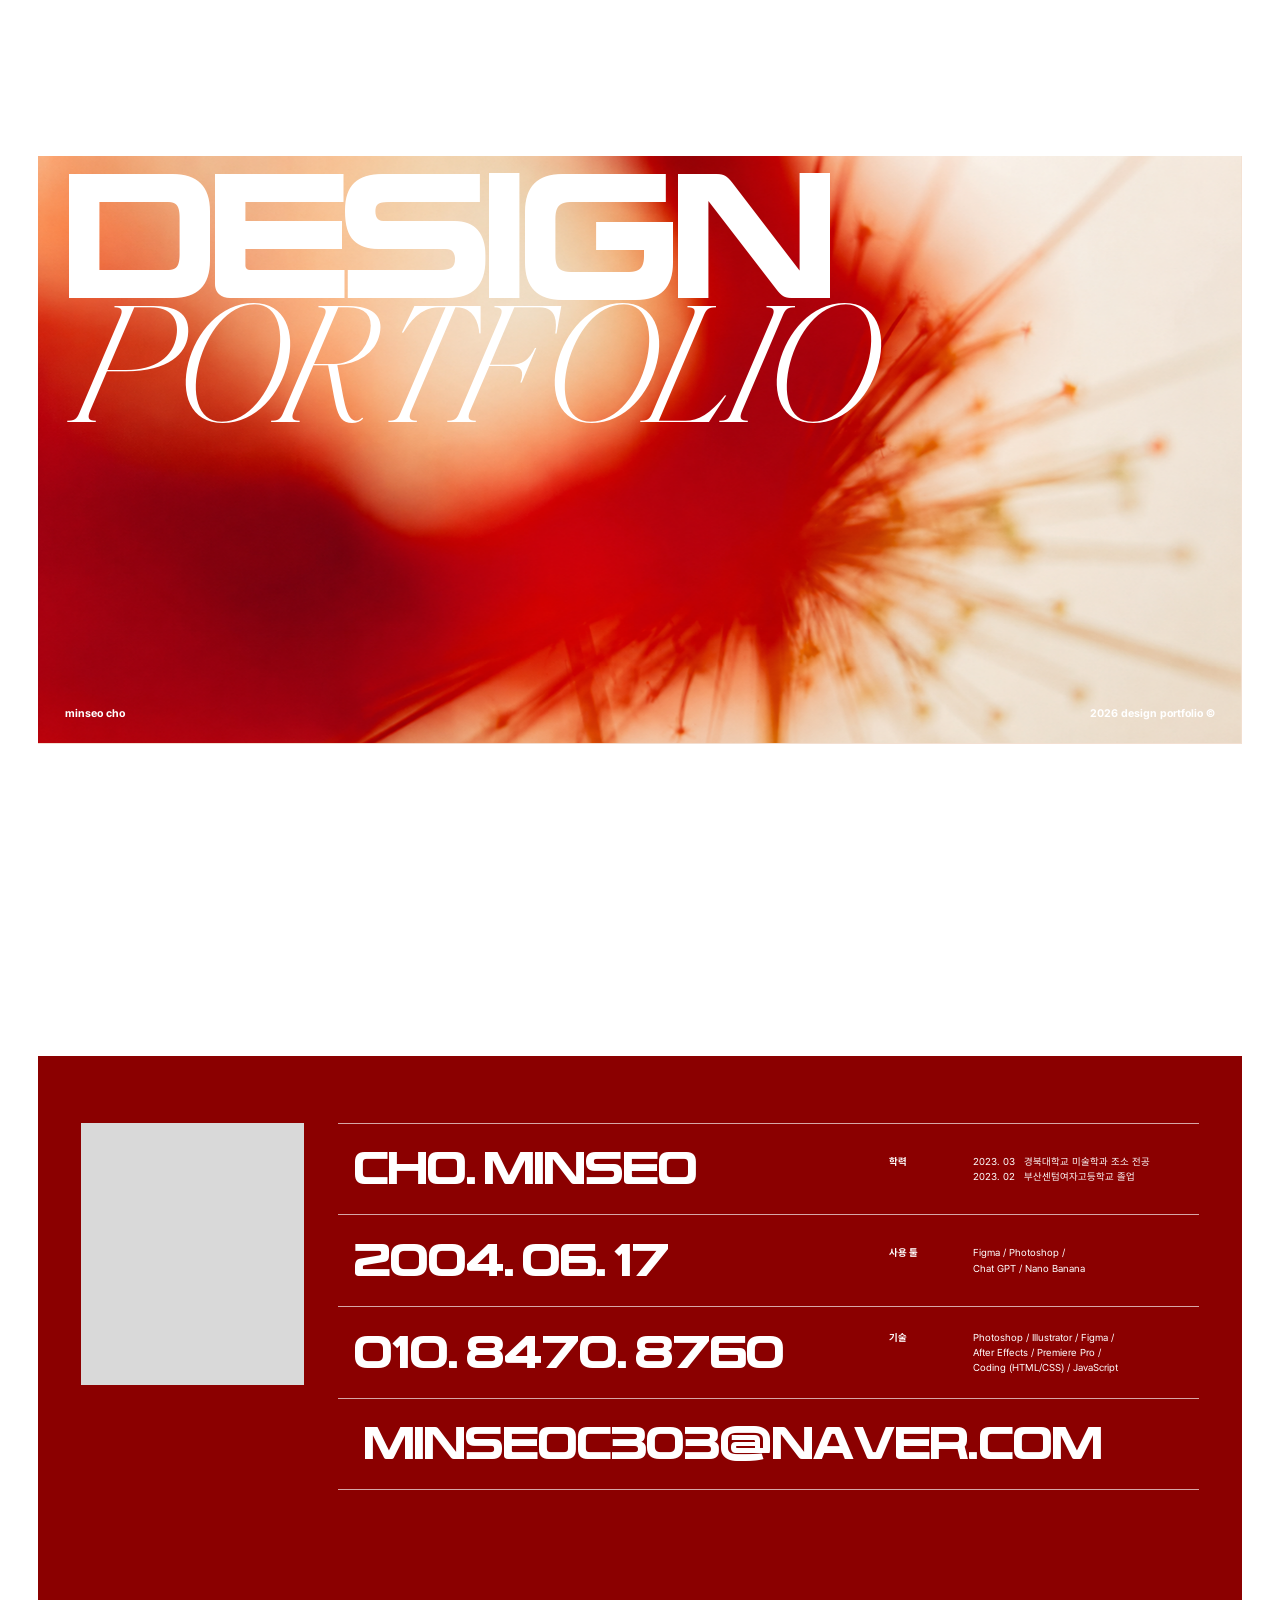
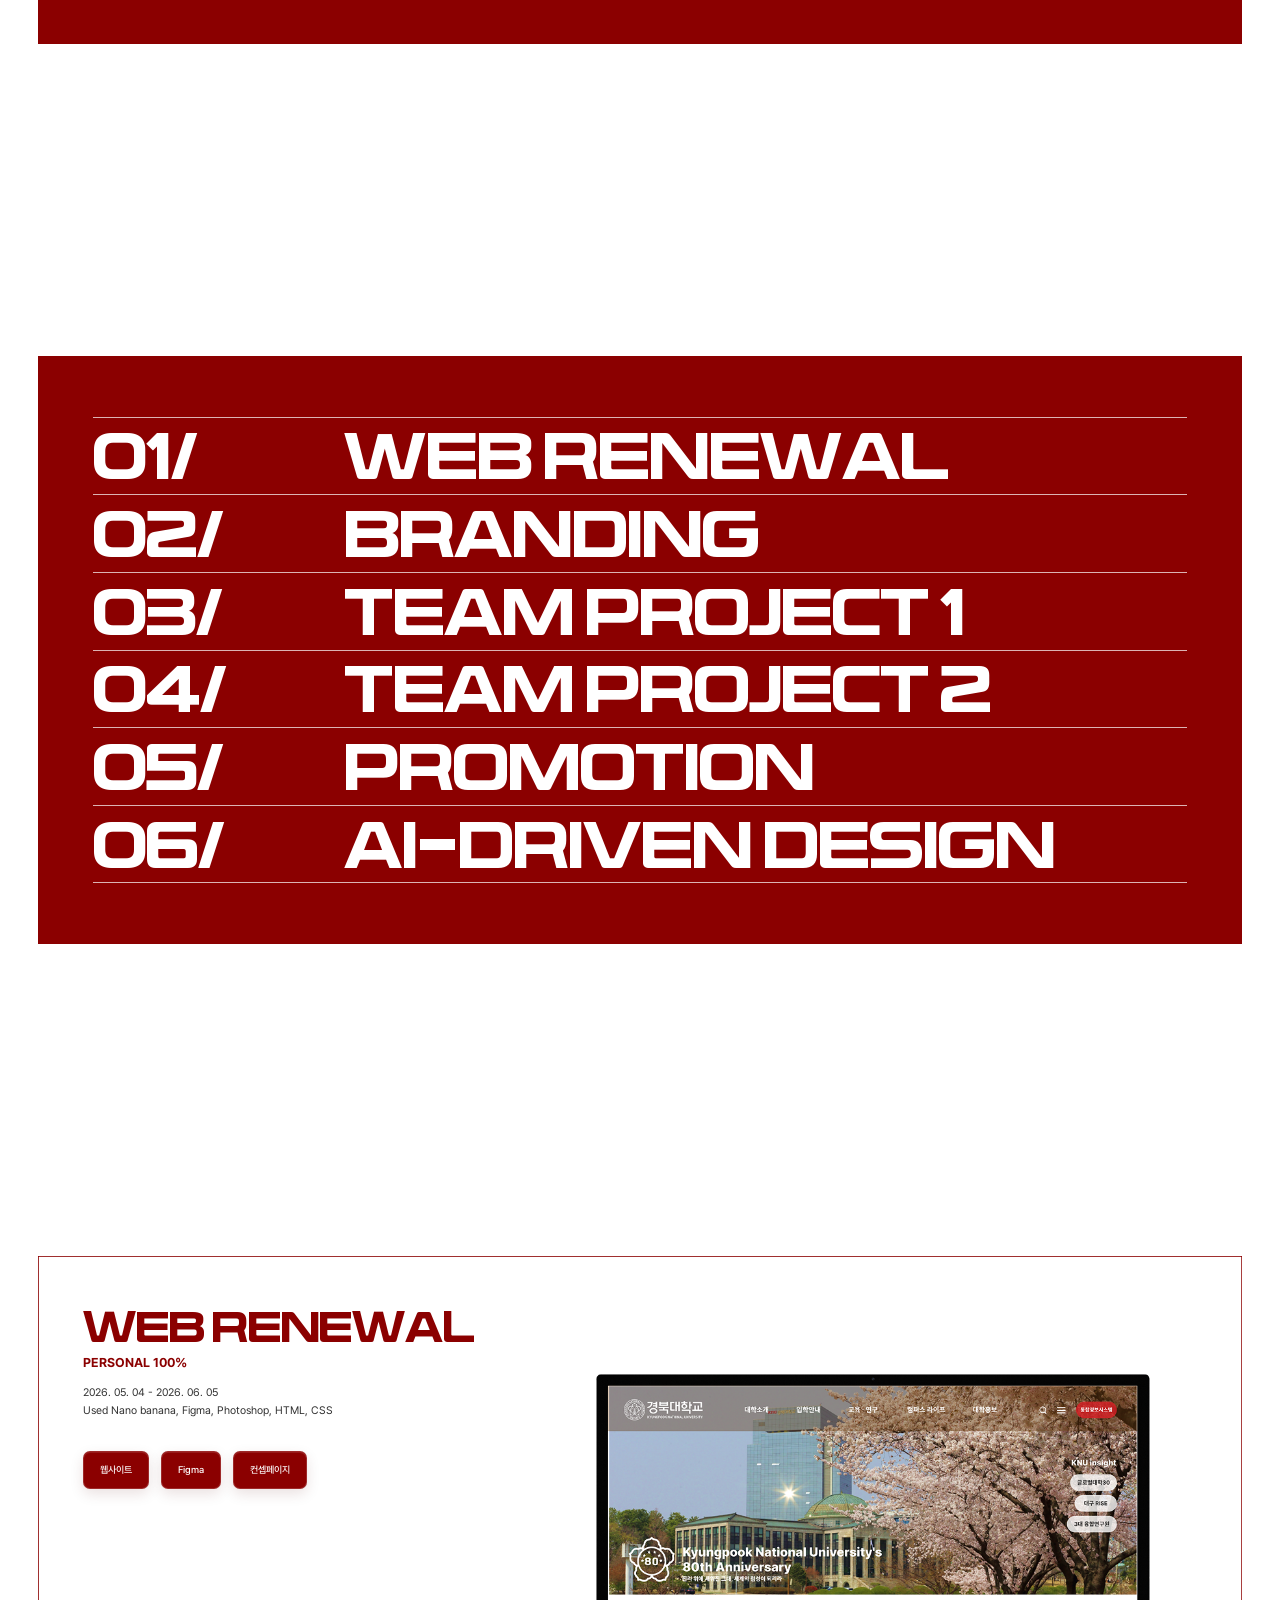
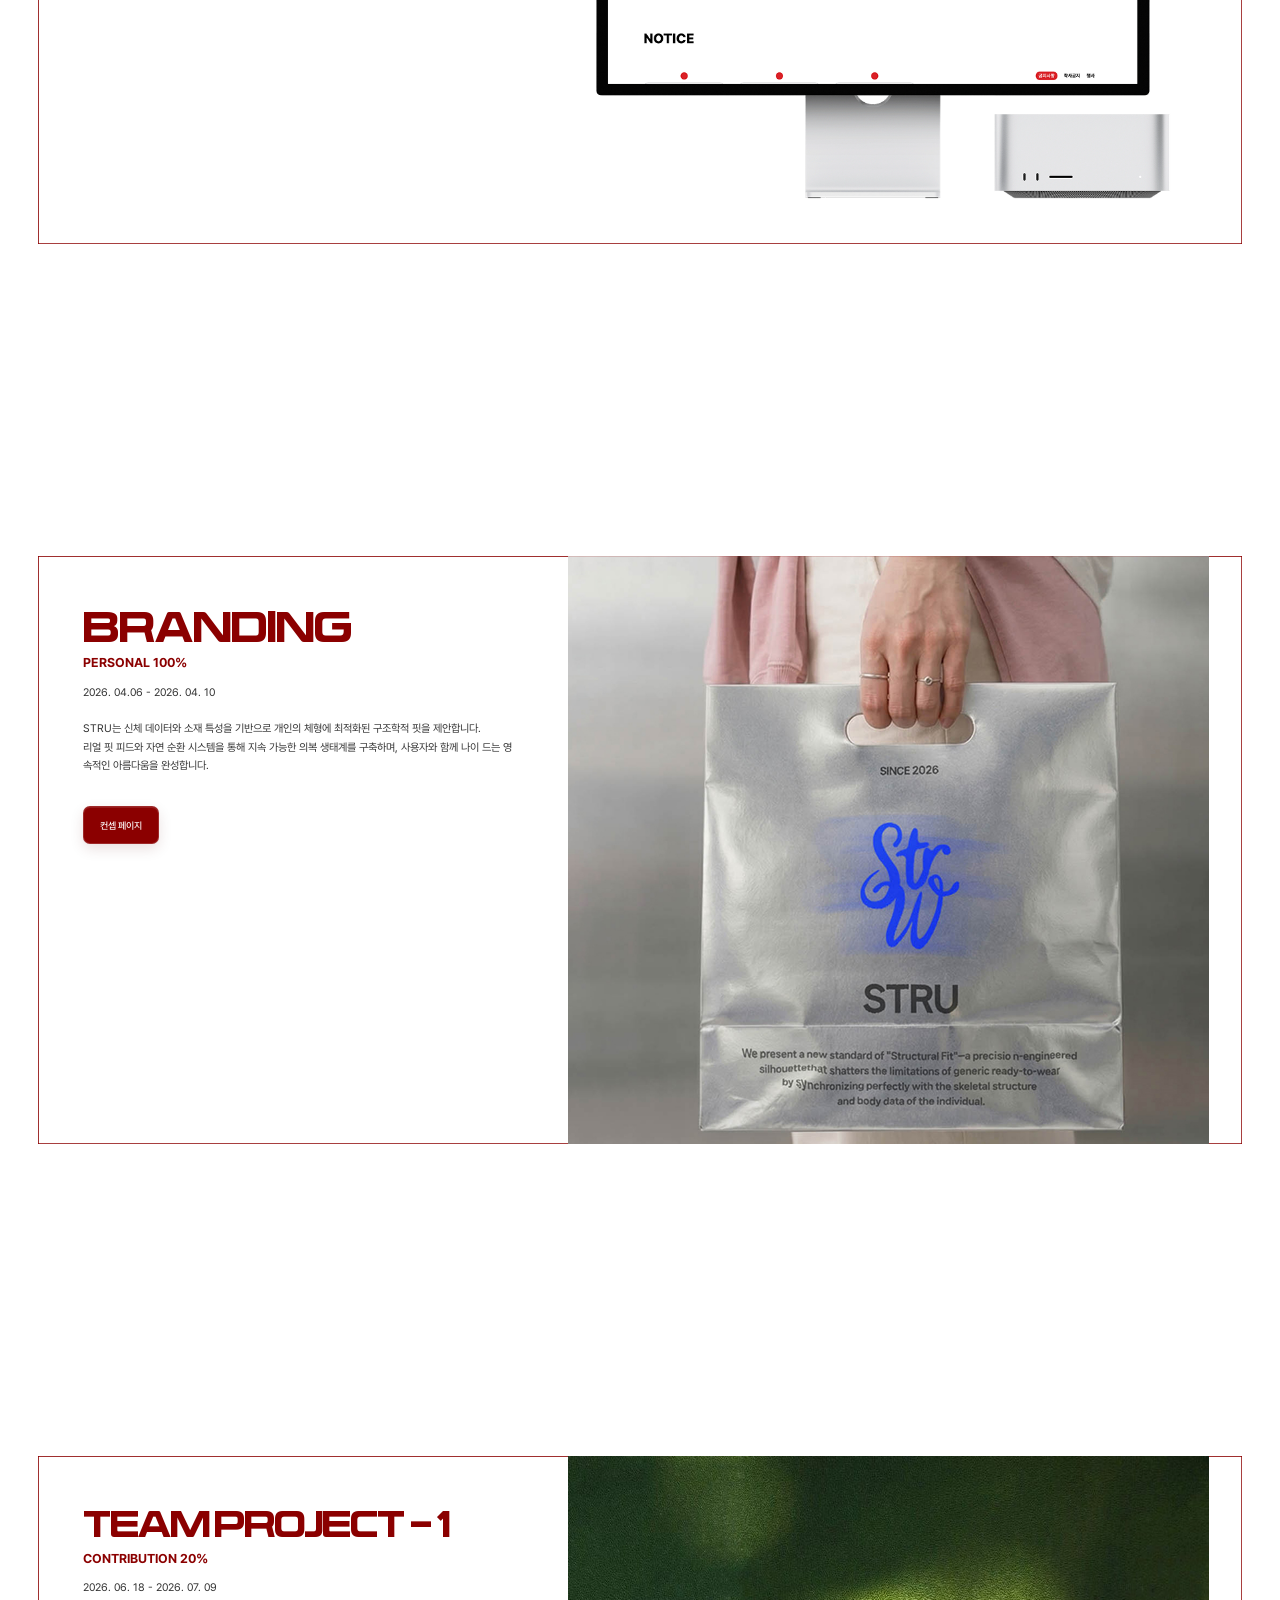
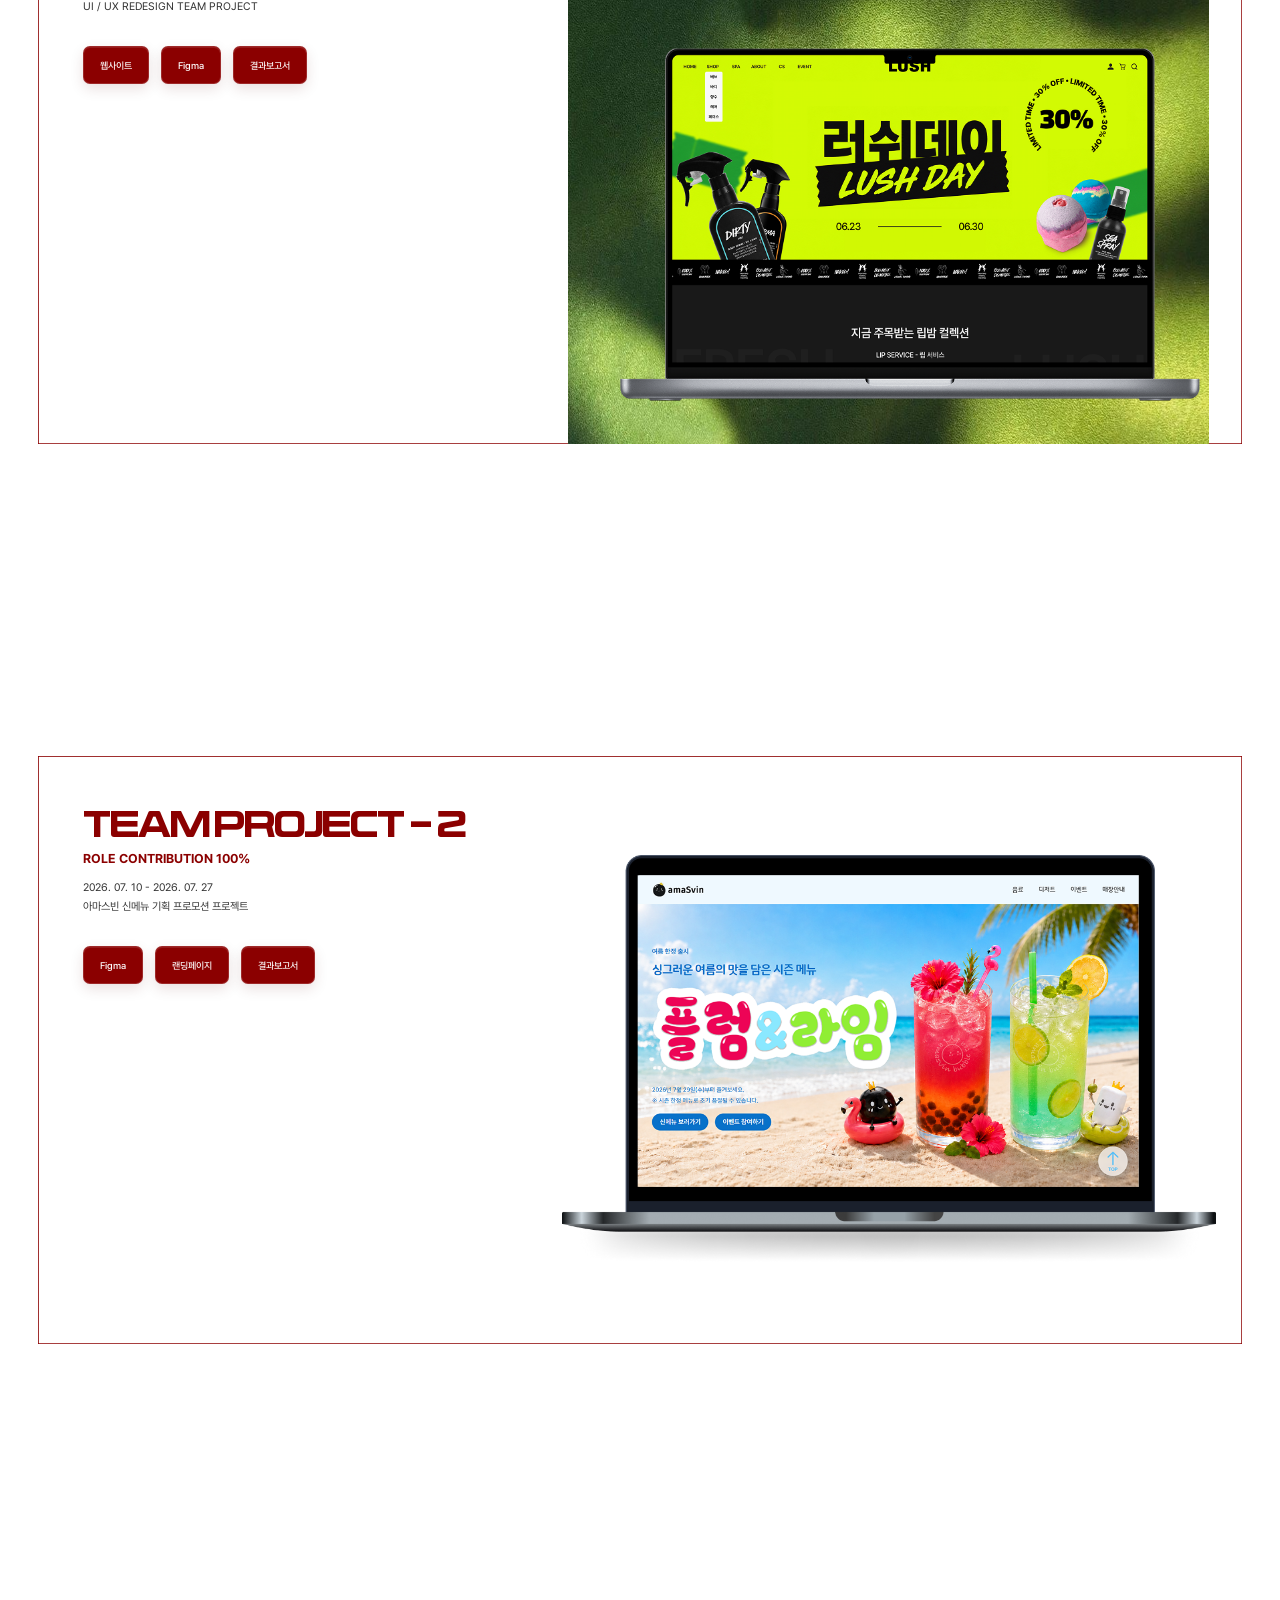
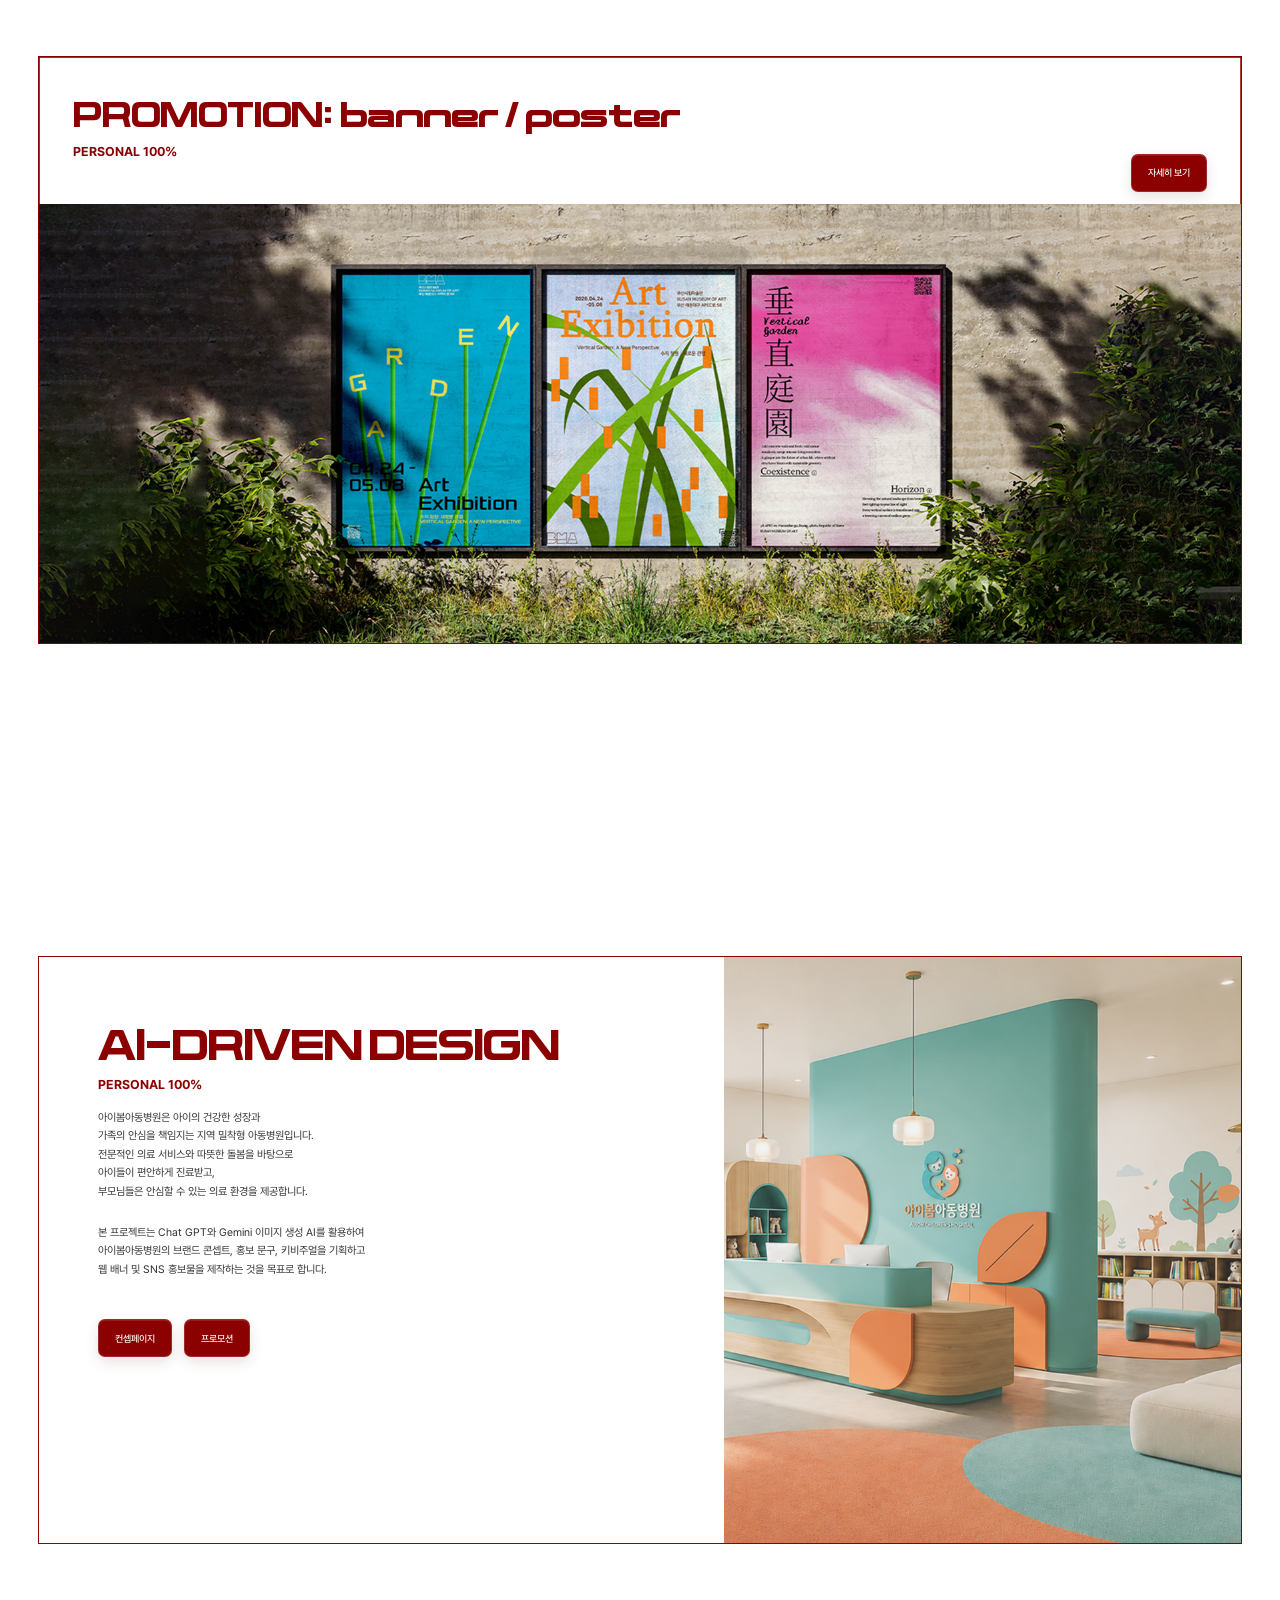
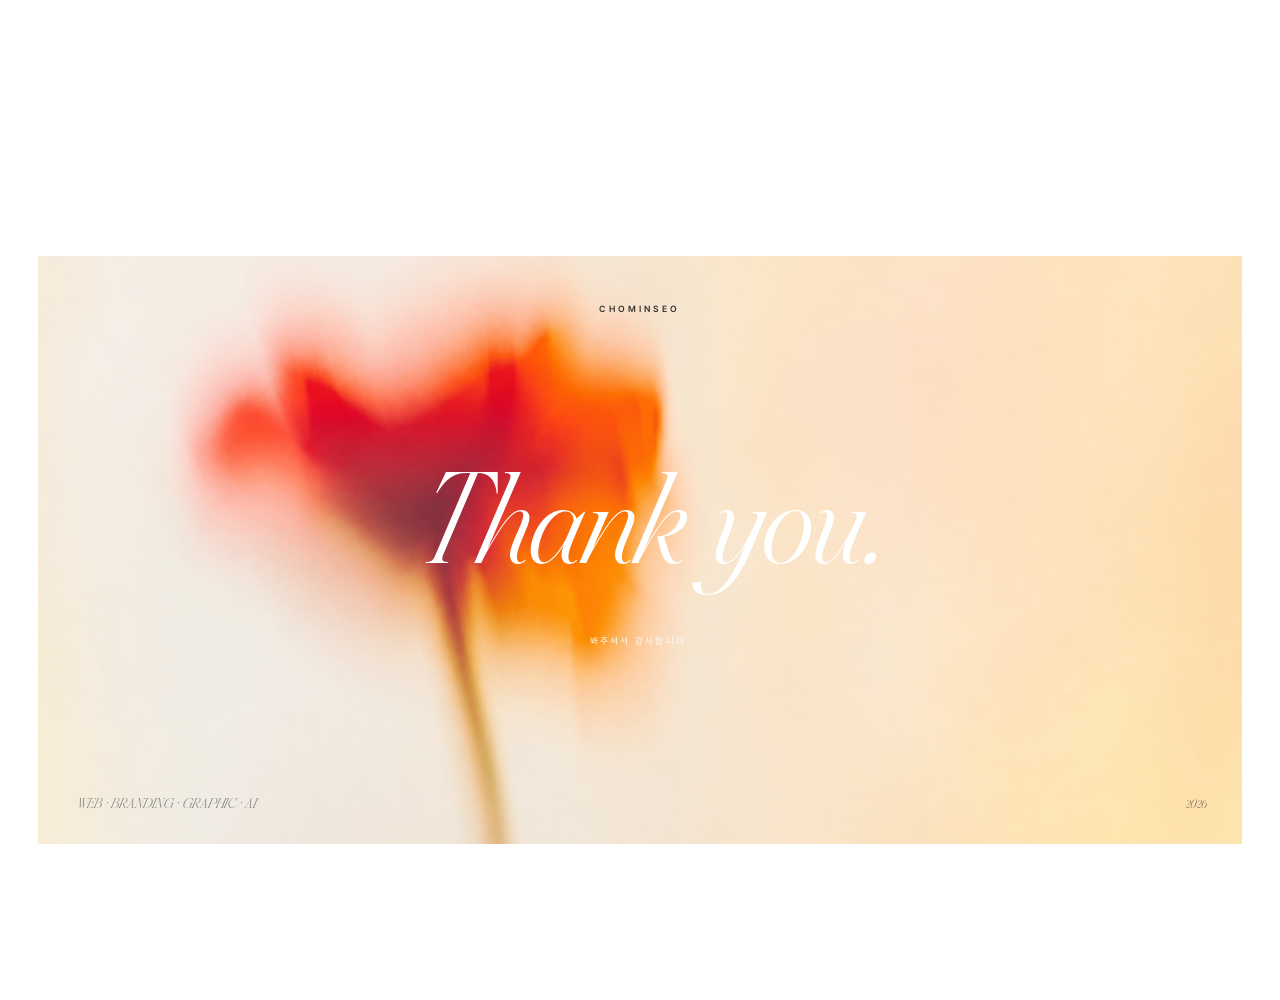
==== commit e6b5e981: "add date" ====
--- a/index.html
+++ b/index.html
@@ -161,6 +161,7 @@
           <strong>PERSONAL 100%</strong>
 
           <p class="project-description">
+            2026. 04.06 - 2026. 04. 10 <br><br>
             STRU는 신체 데이터와 소재 특성을 기반으로 개인의 체형에
             최적화된 구조학적 핏을 제안합니다.<br>
             리얼 핏 피드와 자연 순환 시스템을 통해 지속 가능한 의복
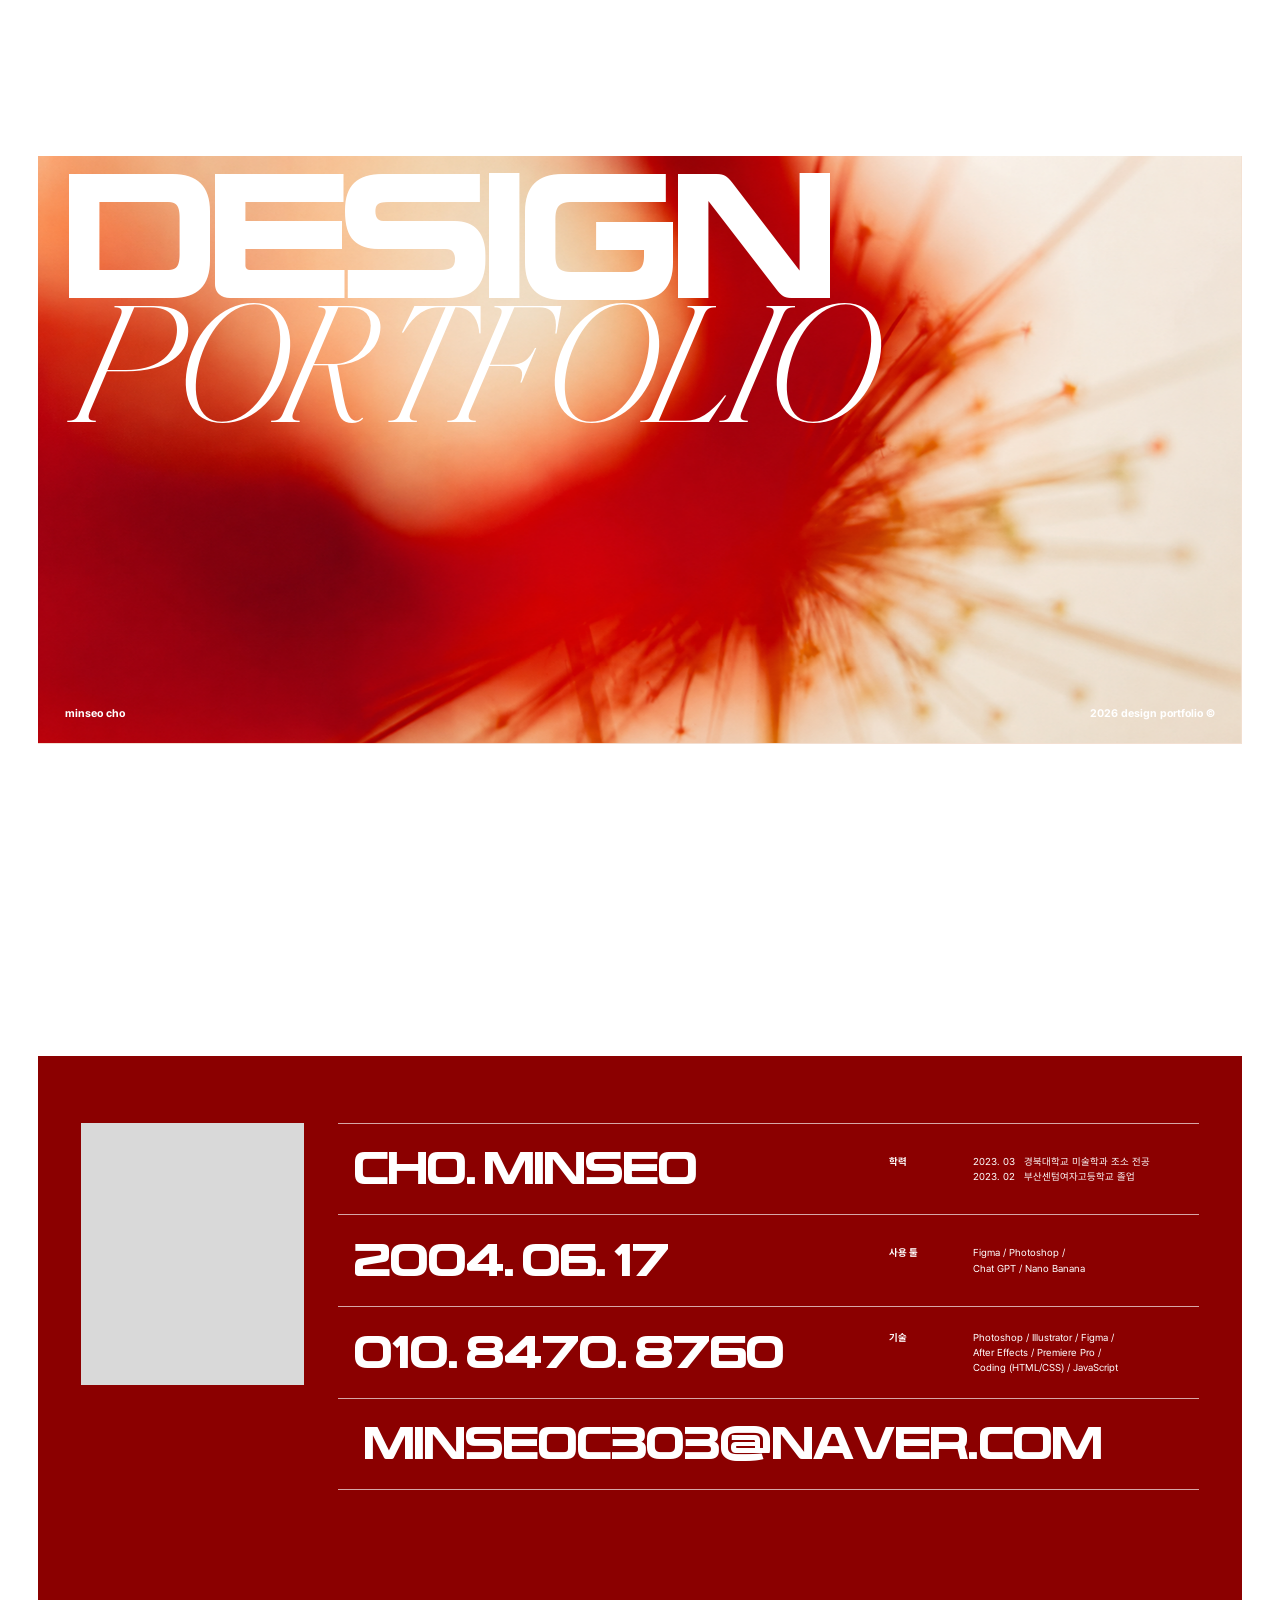
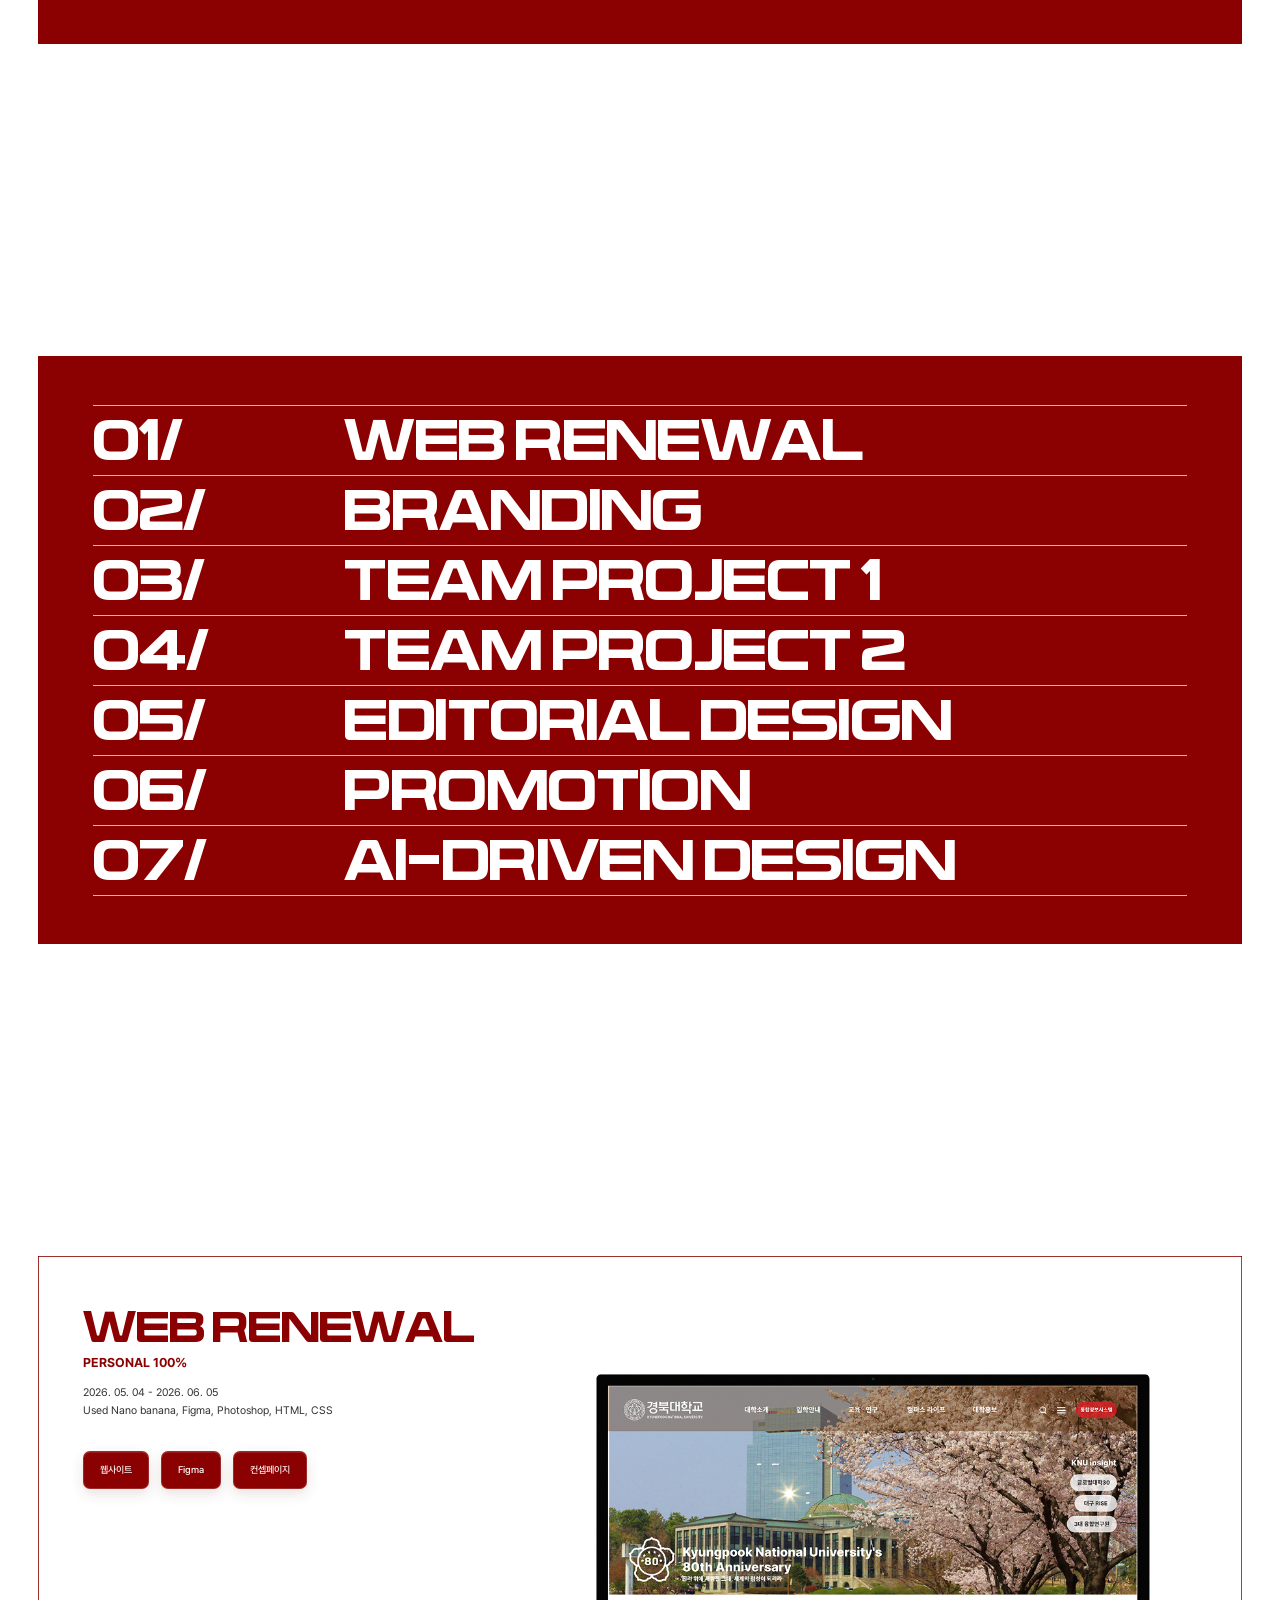
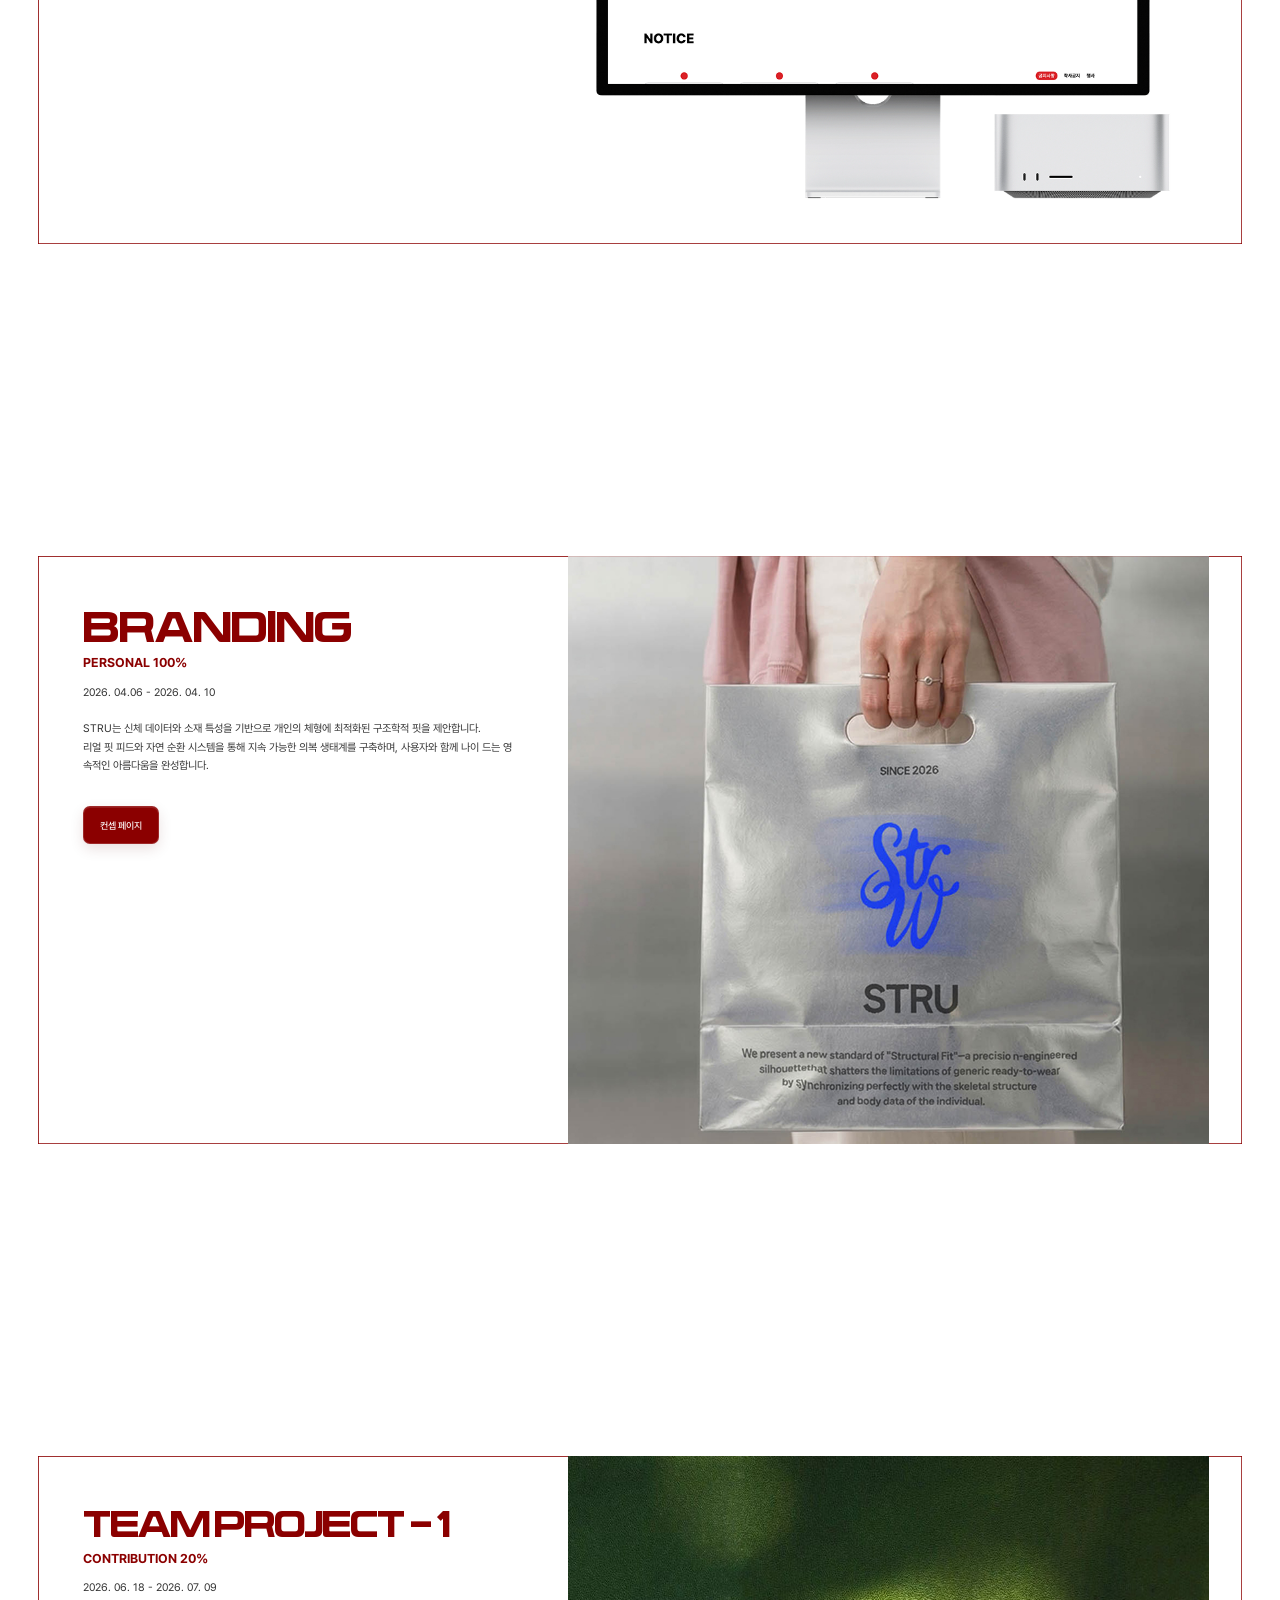
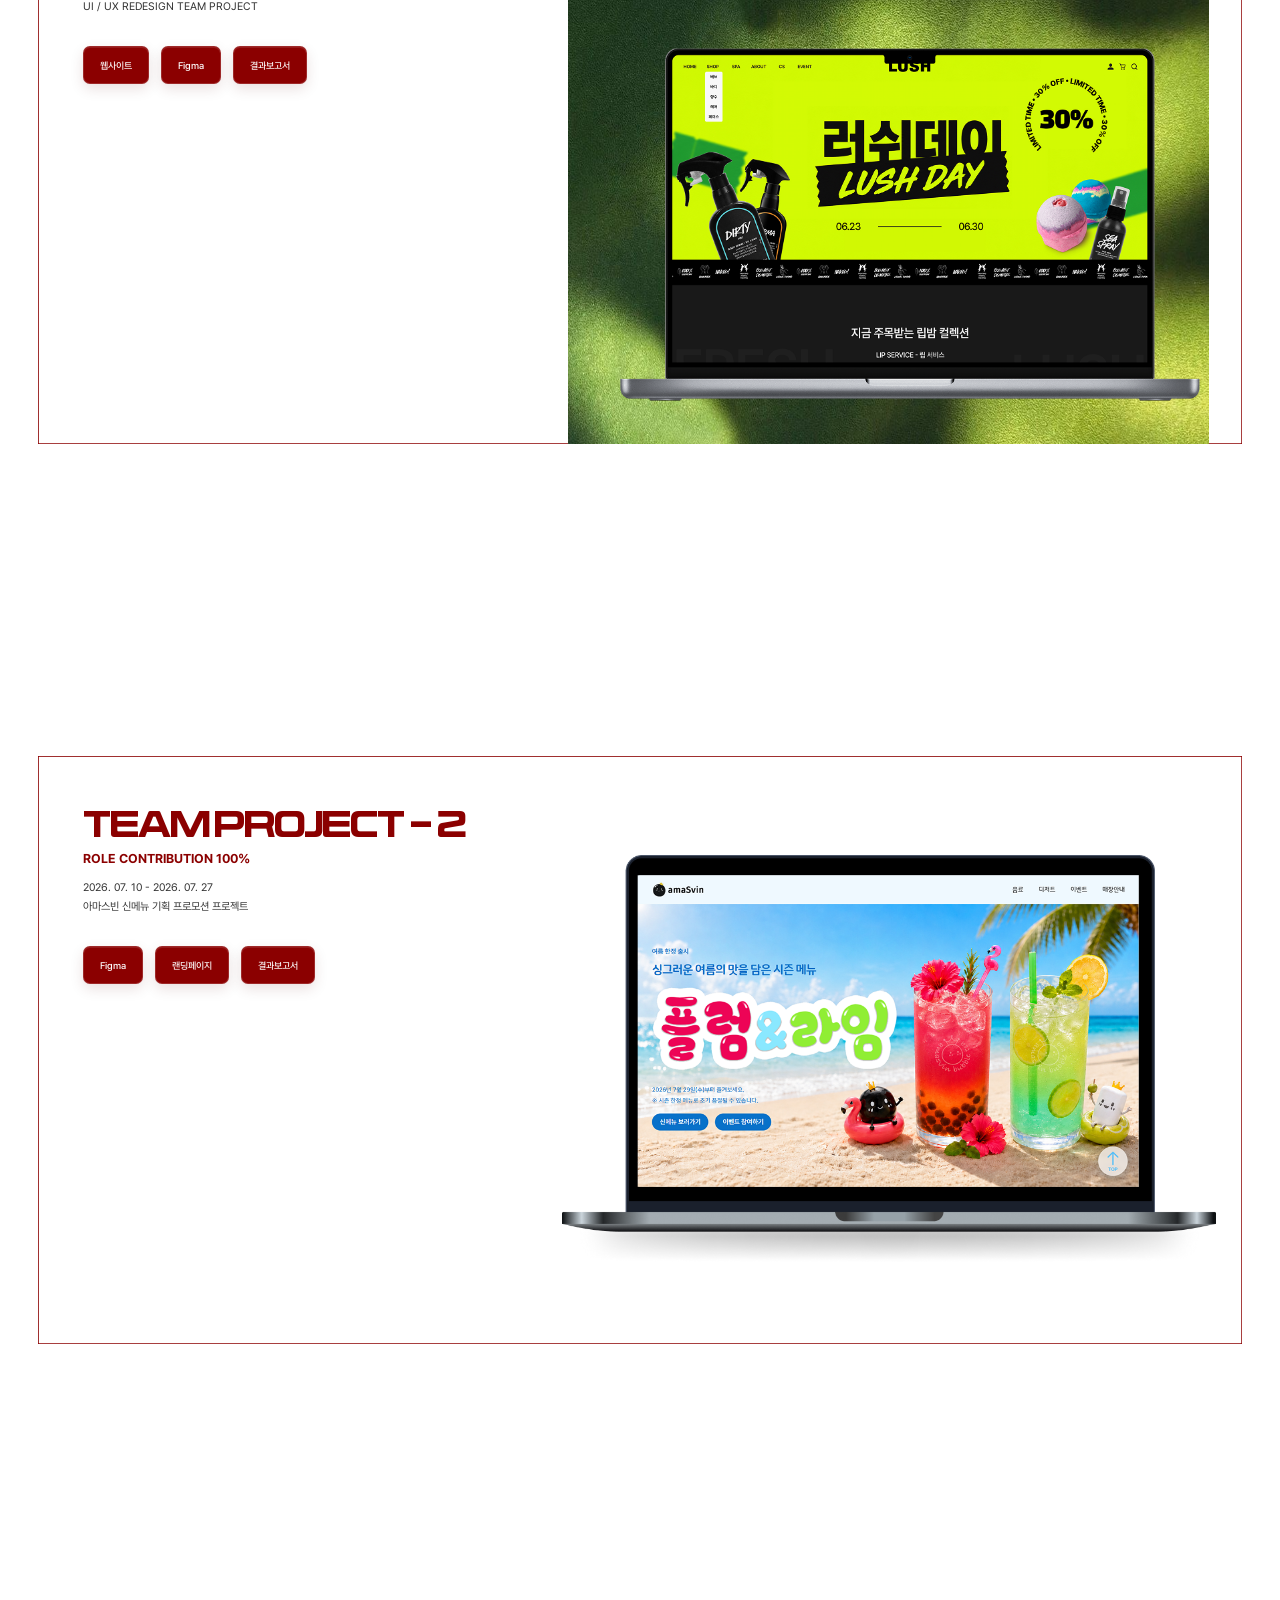
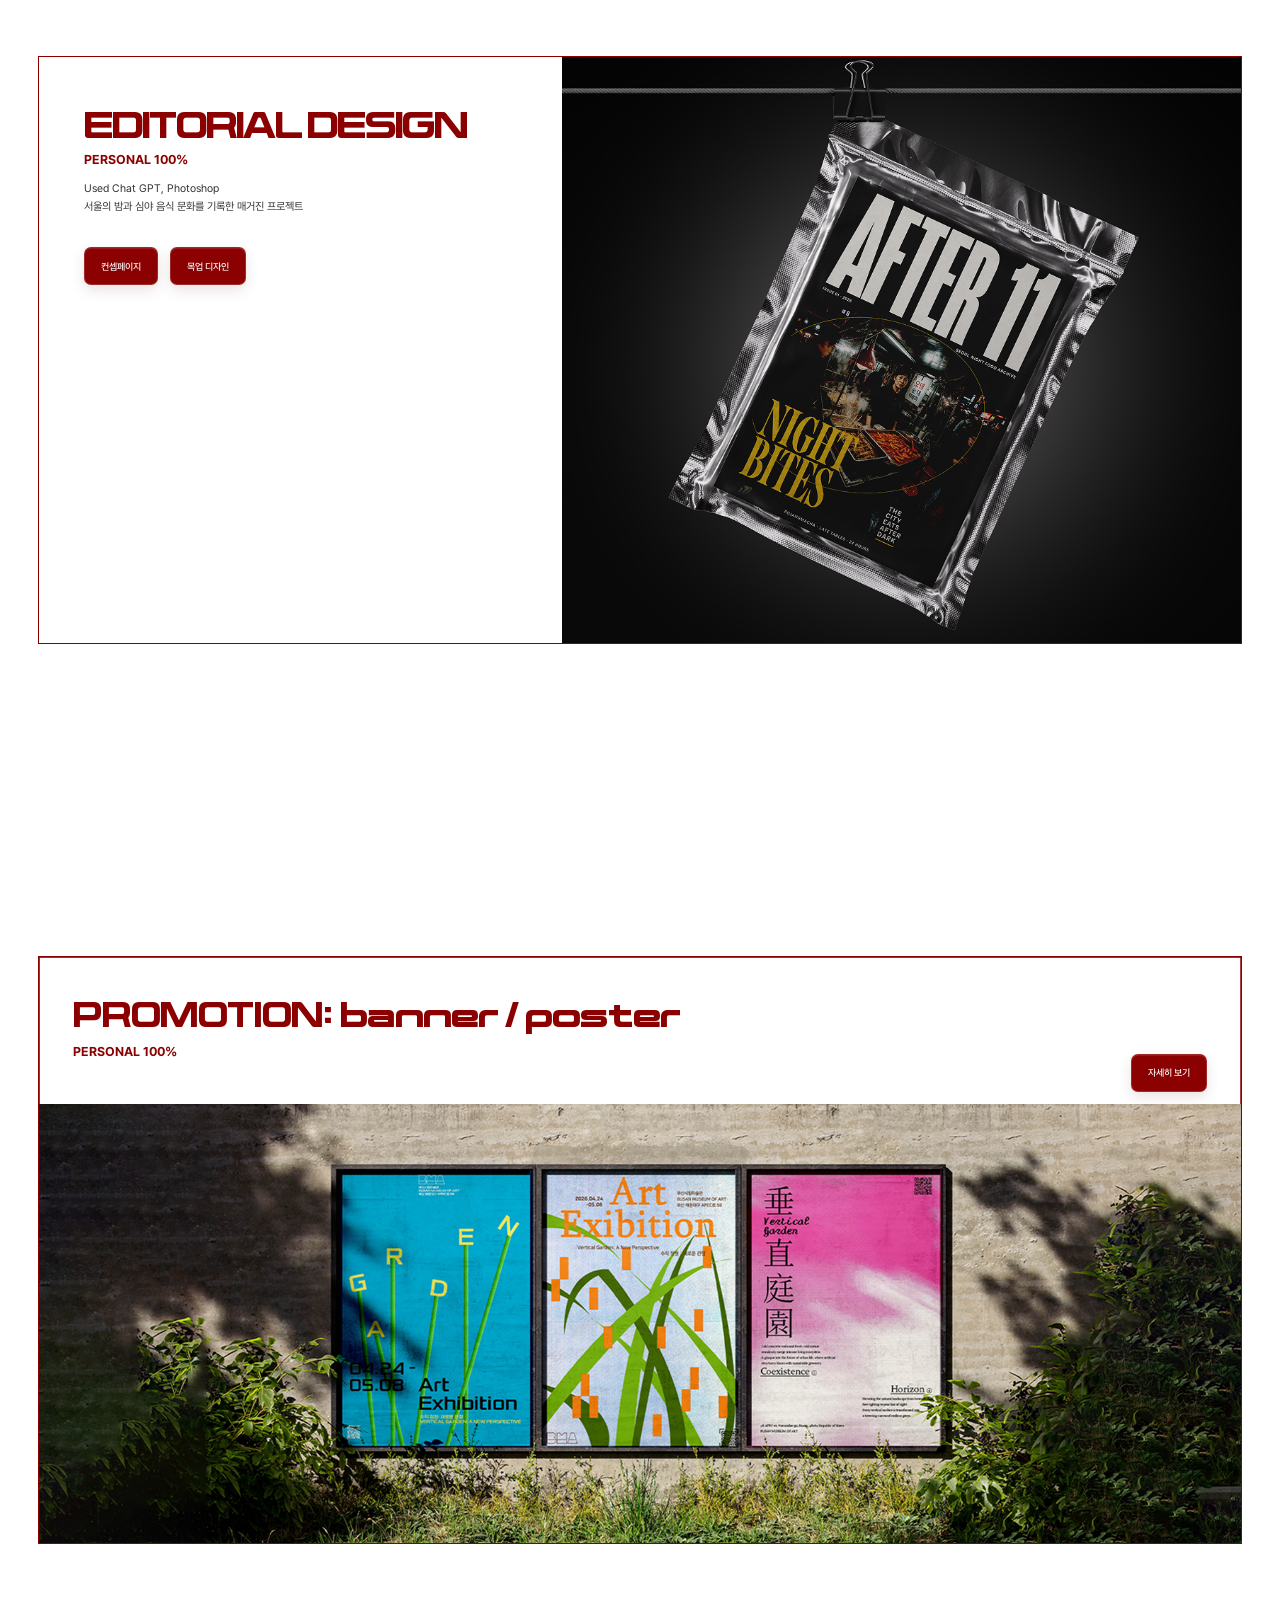
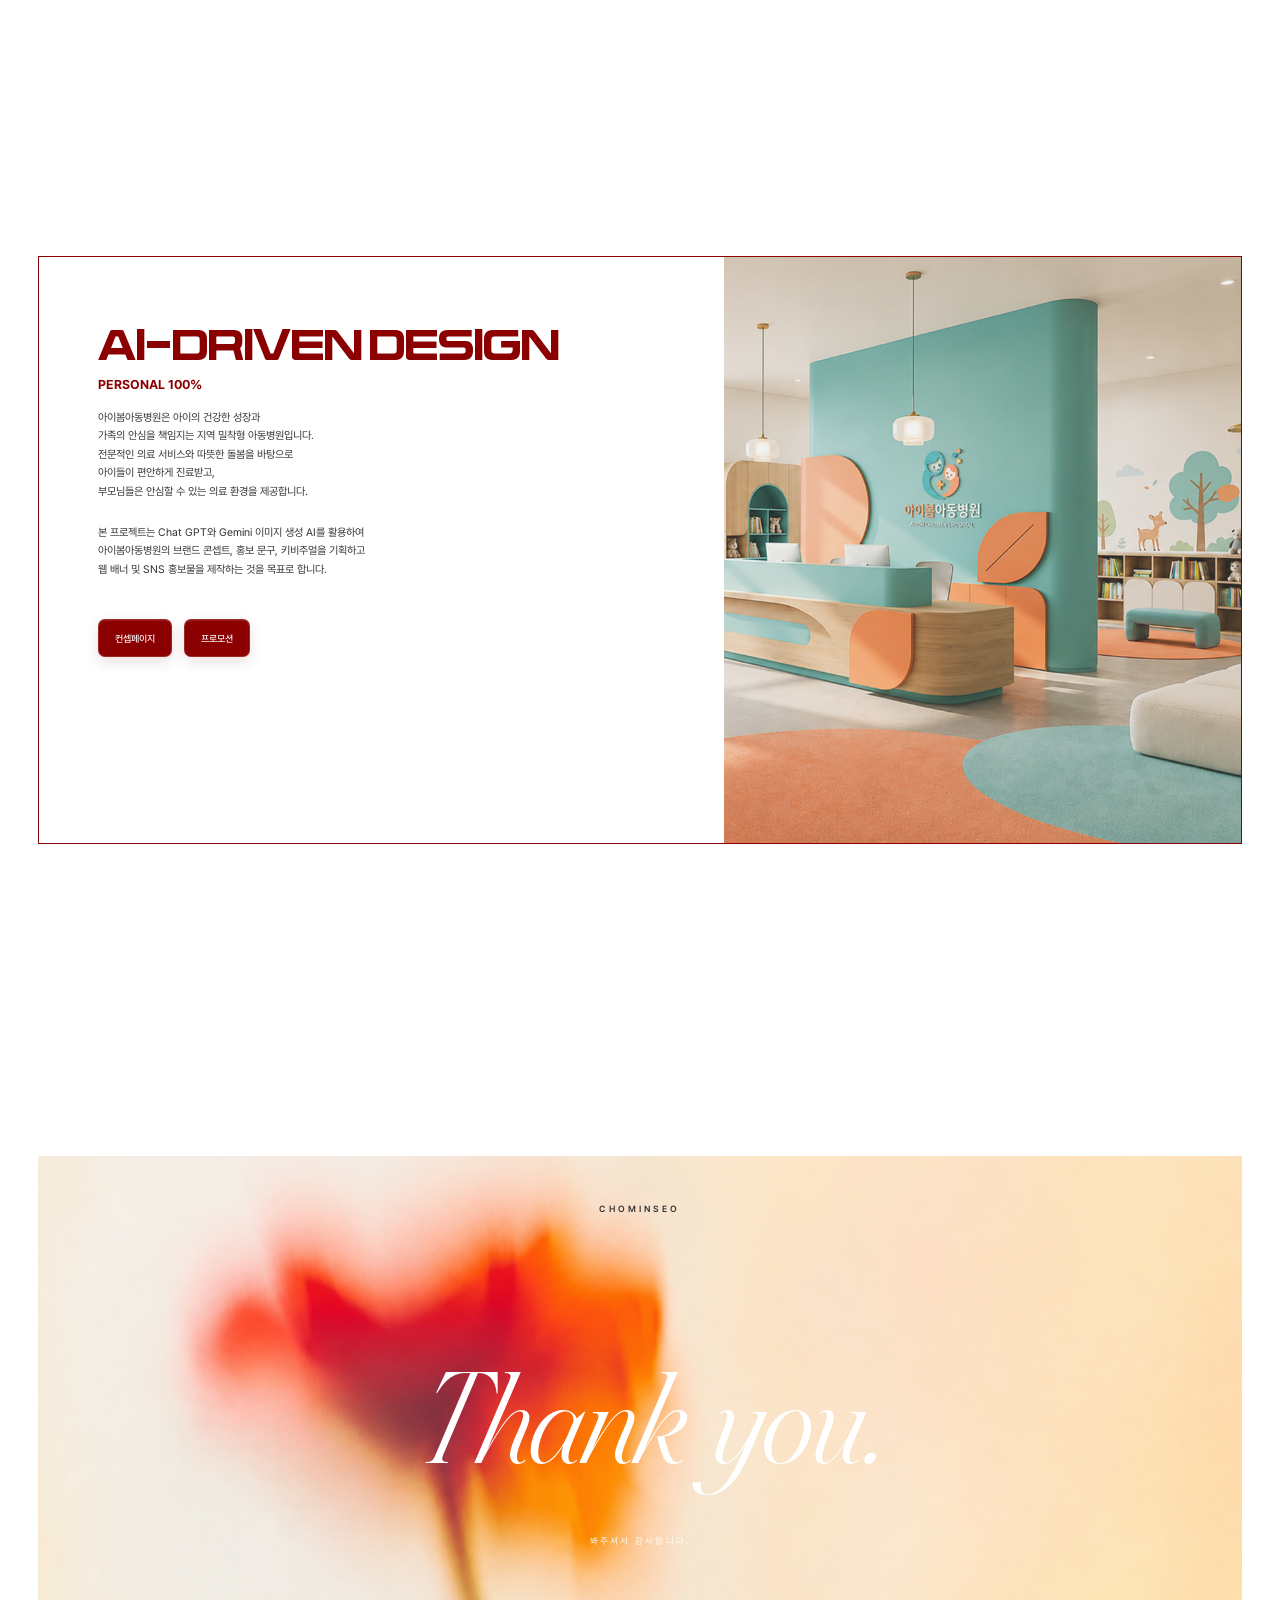
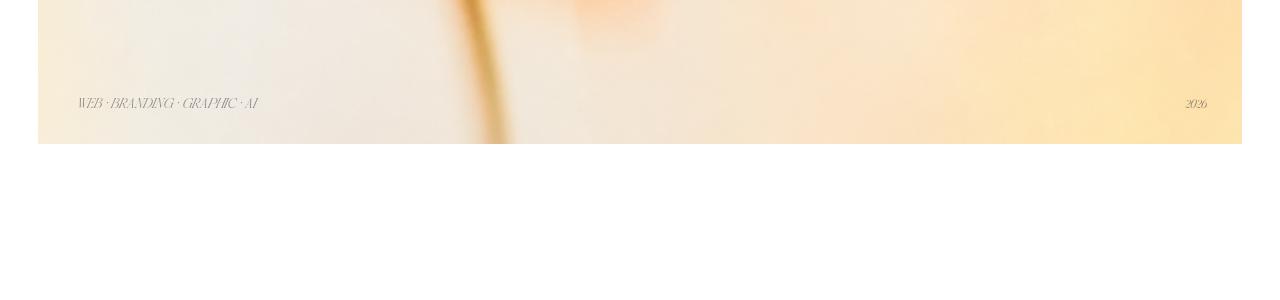
==== commit 1874b3fb: "add mag" ====
--- a/index.html
+++ b/index.html
@@ -110,13 +110,18 @@
           <strong>TEAM PROJECT 2</strong>
         </a>
 
+        <a class="index-item" href="#editorial">
+          <span>05/</span>
+          <strong>EDITORIAL DESIGN</strong>
+        </a>
+
         <a class="index-item" href="#promotion">
-          <span>05/</span>
+          <span>06/</span>
           <strong>PROMOTION</strong>
         </a>
 
         <a class="index-item" href="#ai">
-          <span>06/</span>
+          <span>07/</span>
           <strong>AI-DRIVEN DESIGN</strong>
         </a>
 
@@ -238,6 +243,36 @@
             alt="아마스빈 프로모션 프로젝트"
           >
         </div>
+      </div>
+    </section>
+
+    <!-- 08. EDITORIAL DESIGN -->
+    <section class="section project-section" id="editorial">
+      <div class="section-frame project-frame split-frame editorial-frame reveal">
+
+        <div class="project-text">
+          <h2>EDITORIAL DESIGN</h2>
+
+          <strong>PERSONAL 100%</strong>
+
+          <p class="project-info">
+            Used Chat GPT, Photoshop <br>
+            서울의 밤과 심야 음식 문화를 기록한 매거진 프로젝트
+          </p>
+
+          <div class="project-buttons">
+            <a href="#" id="editorialConceptButton">컨셉페이지</a>
+            <a href="#" id="editorialMockupButton">목업 디자인</a>
+          </div>
+        </div>
+
+        <div class="project-image editorial-image">
+          <img
+            src="./images/mag_bg.png"
+            alt="AFTER 11 에디토리얼 디자인"
+          >
+        </div>
+
       </div>
     </section>
 
@@ -366,8 +401,61 @@
       <img src="./images/promotion_02.png" alt="프로모션 디자인 2">
       <img src="./images/promotion_03.png" alt="프로모션 디자인 3">
       <img src="./images/promotion_04.png" alt="프로모션 디자인 4">
+      <img src="./images/promotion_05.png" alt="프로모션 디자인 5">
+      <img src="./images/promotion_06.png" alt="프로모션 디자인 6">
     </div>
-  </div> 
+  </div>
+</div>
+
+<div class="concept-modal" id="editorialConceptModal" aria-hidden="true">
+  <div class="concept-modal__backdrop"></div>
+
+  <div
+    class="concept-modal__content"
+    role="dialog"
+    aria-modal="true"
+    aria-label="AFTER 11 컨셉페이지 보기"
+  >
+    <button
+      type="button"
+      class="concept-modal__close"
+      aria-label="팝업 닫기"
+    >
+      ×
+    </button>
+
+    <img
+      class="concept-modal__image"
+      src="./images/mag_concept.png"
+      alt="AFTER 11 에디토리얼 디자인 컨셉페이지"
+    >
+  </div>
+</div>
+
+<div class="mockup-modal" id="editorialMockupModal" aria-hidden="true">
+  <div class="mockup-modal__backdrop"></div>
+
+  <div
+    class="mockup-modal__content"
+    role="dialog"
+    aria-modal="true"
+    aria-label="AFTER 11 목업 디자인 보기"
+  >
+    <button
+      type="button"
+      class="mockup-modal__close"
+      aria-label="팝업 닫기"
+    >
+      ×
+    </button>
+
+    <div class="mockup-modal__images">
+      <img src="./images/mag_mockup1.png" alt="AFTER 11 표지 목업">
+      <img src="./images/mag_mockup2.png" alt="AFTER 11 목차와 기사 내지 목업">
+      <img src="./images/mag_mockup3.png" alt="AFTER 11 특집 내지 목업">
+    </div>
+  </div>
+</div>
 </body>
 </html>
- + 
--- a/css/main.css
+++ b/css/main.css
@@ -426,7 +426,7 @@
 .index-frame {
   display: flex;
   flex-direction: column;
-  padding: 5% 4.5%;
+  padding: 4% 4.5%;
   background: var(--red);
   color: #ffffff;
 }
@@ -440,8 +440,7 @@
   border-top: 1px solid rgba(255, 255, 255, 0.7);
 
   font-family: "KBLJump", sans-serif;
-  font-size: clamp(24px, 4vw, 72px);
-
+  font-size: clamp(22px, 3.45vw, 62px);
   opacity: 0;
   filter: blur(18px);
   transform: translateX(-100px);
@@ -452,6 +451,12 @@
     transform 1.3s cubic-bezier(0.22, 1, 0.36, 1),
     padding-left 0.25s ease;
 }
+
+
+.index-item strong {
+  letter-spacing: 0.01em;
+}
+
 
 .index-item:last-child {
   border-bottom: 1px solid rgba(255, 255, 255, 0.7);
@@ -1684,4 +1689,226 @@
     max-height: calc(100vh - 20px);
     border-radius: 10px;
   }
-}+}
+
+/* EDITORIAL CONCEPT POPUP */
+
+.concept-modal {
+  position: fixed;
+  inset: 0;
+  z-index: 10000;
+  display: flex;
+  padding: 24px;
+  align-items: center;
+  justify-content: center;
+  visibility: hidden;
+  opacity: 0;
+  transition:
+    opacity 0.3s ease,
+    visibility 0.3s ease;
+}
+
+.concept-modal.is-open {
+  visibility: visible;
+  opacity: 1;
+}
+
+.concept-modal__backdrop {
+  position: absolute;
+  inset: 0;
+  background: rgba(0, 0, 0, 0.82);
+  backdrop-filter: blur(6px);
+  -webkit-backdrop-filter: blur(6px);
+}
+
+.concept-modal__content {
+  position: relative;
+  z-index: 1;
+  width: min(1600px, 96vw);
+  max-height: calc(100vh - 48px);
+  overflow: auto;
+  background: #090909;
+  box-shadow: 0 24px 80px rgba(0, 0, 0, 0.45);
+  scrollbar-gutter: stable;
+}
+
+.concept-modal__close {
+  position: sticky;
+  top: 16px;
+  z-index: 2;
+  display: flex;
+  width: 46px;
+  height: 46px;
+  margin: 16px 16px -62px auto;
+  align-items: center;
+  justify-content: center;
+  border: 1px solid rgba(255, 255, 255, 0.45);
+  border-radius: 50%;
+  background: rgba(9, 9, 9, 0.82);
+  color: #ffffff;
+  font-size: 28px;
+  line-height: 1;
+  cursor: pointer;
+}
+
+.concept-modal__image {
+  display: block;
+  width: 100%;
+  height: auto;
+}
+
+@media (max-width: 768px) {
+  .concept-modal {
+    padding: 10px;
+  }
+
+  .concept-modal__content {
+    width: 100%;
+    max-height: calc(100vh - 20px);
+  }
+
+  .concept-modal__close {
+    top: 10px;
+    width: 40px;
+    height: 40px;
+    margin: 10px 10px -50px auto;
+    font-size: 24px;
+  }
+}
+
+/* EDITORIAL MOCKUP POPUP */
+
+.mockup-modal {
+  position: fixed;
+  inset: 0;
+  z-index: 10000;
+  display: flex;
+  padding: 24px;
+  align-items: center;
+  justify-content: center;
+  visibility: hidden;
+  opacity: 0;
+  transition:
+    opacity 0.3s ease,
+    visibility 0.3s ease;
+}
+
+.mockup-modal.is-open {
+  visibility: visible;
+  opacity: 1;
+}
+
+.mockup-modal__backdrop {
+  position: absolute;
+  inset: 0;
+  background: rgba(0, 0, 0, 0.82);
+  backdrop-filter: blur(6px);
+  -webkit-backdrop-filter: blur(6px);
+}
+
+.mockup-modal__content {
+  position: relative;
+  z-index: 1;
+  width: min(1600px, 96vw);
+  max-height: calc(100vh - 48px);
+  overflow-x: hidden;
+  overflow-y: auto;
+  background: #000000;
+  box-shadow: 0 24px 80px rgba(0, 0, 0, 0.48);
+  scrollbar-gutter: stable;
+}
+
+.mockup-modal__close {
+  position: sticky;
+  top: 16px;
+  z-index: 2;
+  display: flex;
+  width: 46px;
+  height: 46px;
+  margin: 16px 16px -62px auto;
+  align-items: center;
+  justify-content: center;
+  border: 1px solid rgba(255, 255, 255, 0.45);
+  border-radius: 50%;
+  background: rgba(9, 9, 9, 0.82);
+  color: #ffffff;
+  font-size: 28px;
+  line-height: 1;
+  cursor: pointer;
+}
+
+.mockup-modal__images {
+  display: flex;
+  flex-direction: column;
+  gap: 0;
+  line-height: 0;
+}
+
+.mockup-modal__images img {
+  display: block;
+  width: 100%;
+  height: auto;
+  margin: 0;
+}
+
+@media (max-width: 768px) {
+  .mockup-modal {
+    padding: 10px;
+  }
+
+  .mockup-modal__content {
+    width: 100%;
+    max-height: calc(100vh - 20px);
+  }
+
+  .mockup-modal__close {
+    top: 10px;
+    width: 40px;
+    height: 40px;
+    margin: 10px 10px -50px auto;
+    font-size: 24px;
+  }
+}
+
+/* EDITORIAL DESIGN */
+
+#editorial .editorial-frame {
+  grid-template-columns: 43.5% 56.5%;
+  border: 1px solid var(--red);
+  background-color: #ffffff;
+  background-image: none;
+}
+
+#editorial .project-text {
+  padding: 10.5% 8.5%;
+  justify-content: flex-start;
+}
+
+#editorial .project-text h2 {
+  font-size: clamp(21px, 2.25vw, 42px);
+  letter-spacing: -0.035em;
+  white-space: nowrap;
+}
+
+#editorial .editorial-image {
+  padding: 0;
+  background: #111111;
+}
+
+#editorial .editorial-image img {
+  width: 100%;
+  height: 100%;
+  object-fit: cover;
+  object-position: center;
+}
+
+@media (max-width: 700px) {
+  #editorial .editorial-image {
+    padding: 0;
+    aspect-ratio: 4 / 3;
+  }
+
+  #editorial .editorial-image img {
+    object-fit: cover;
+  }
+}
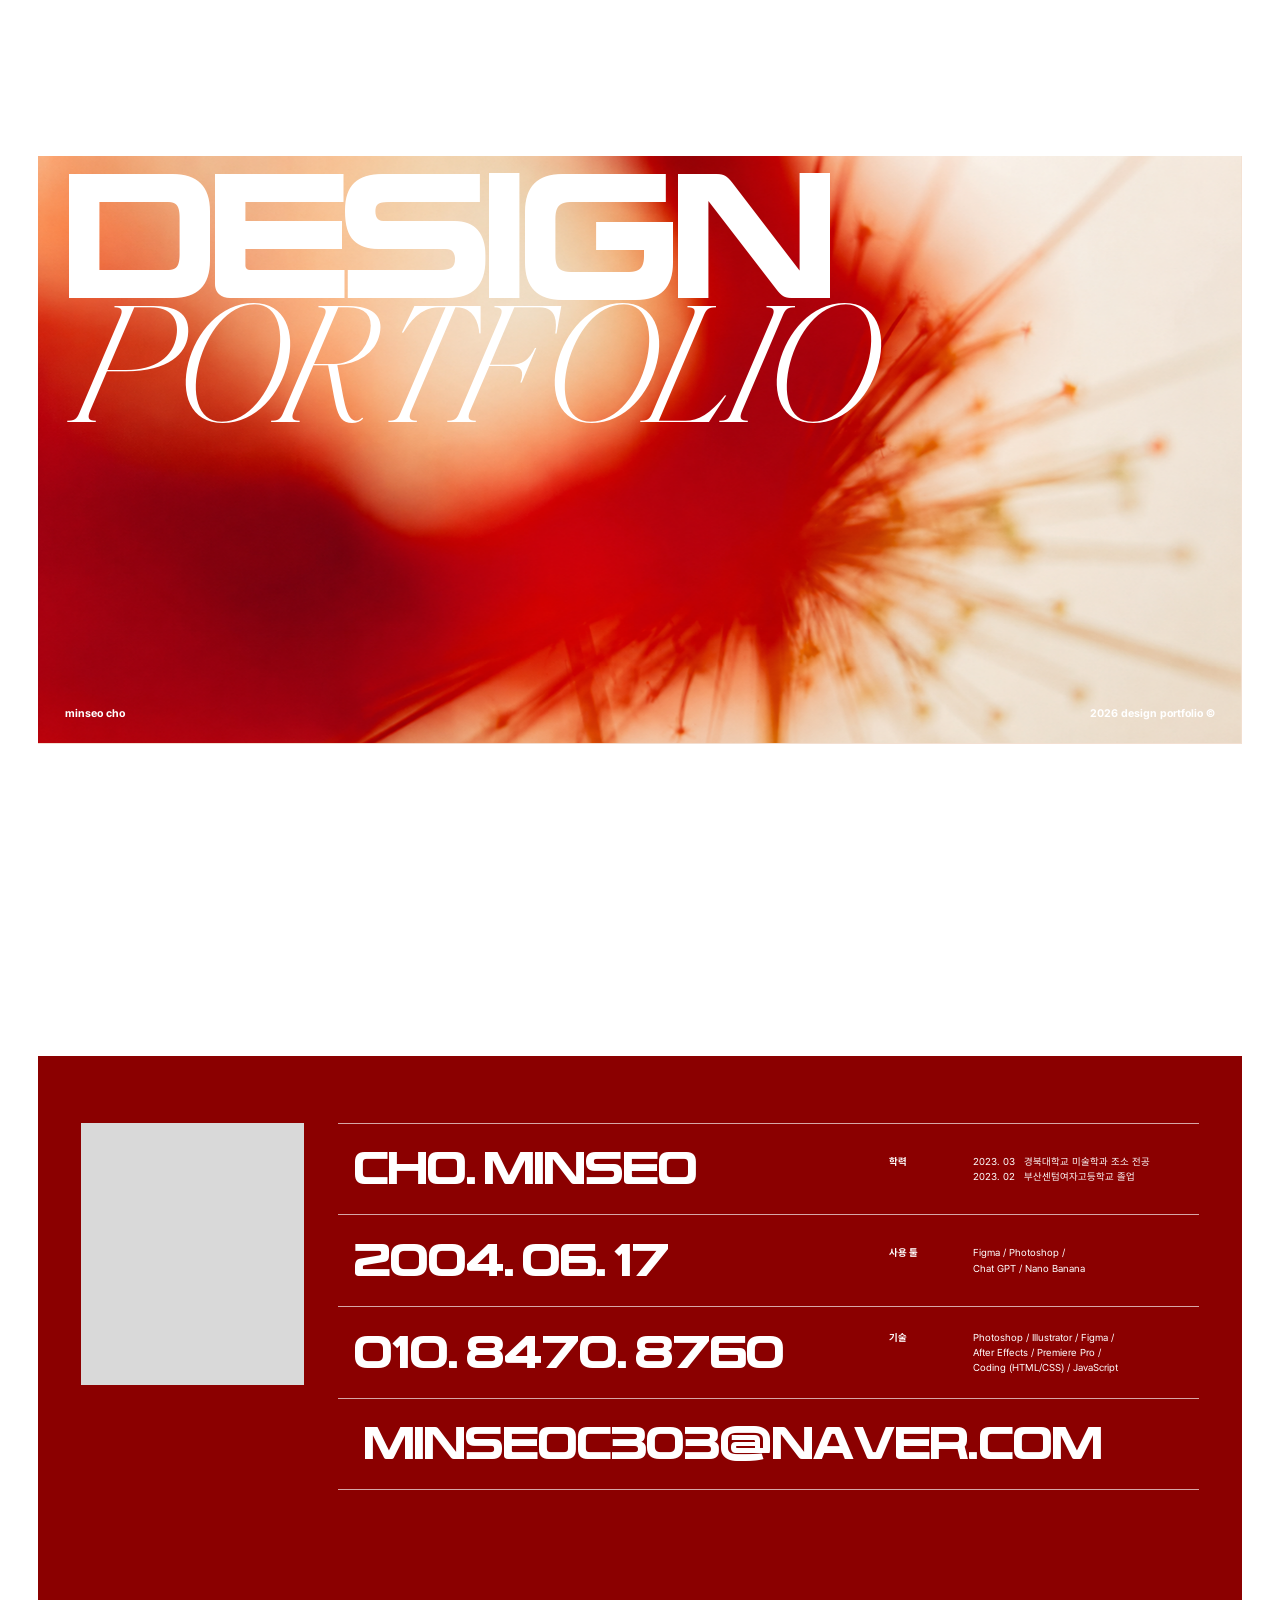
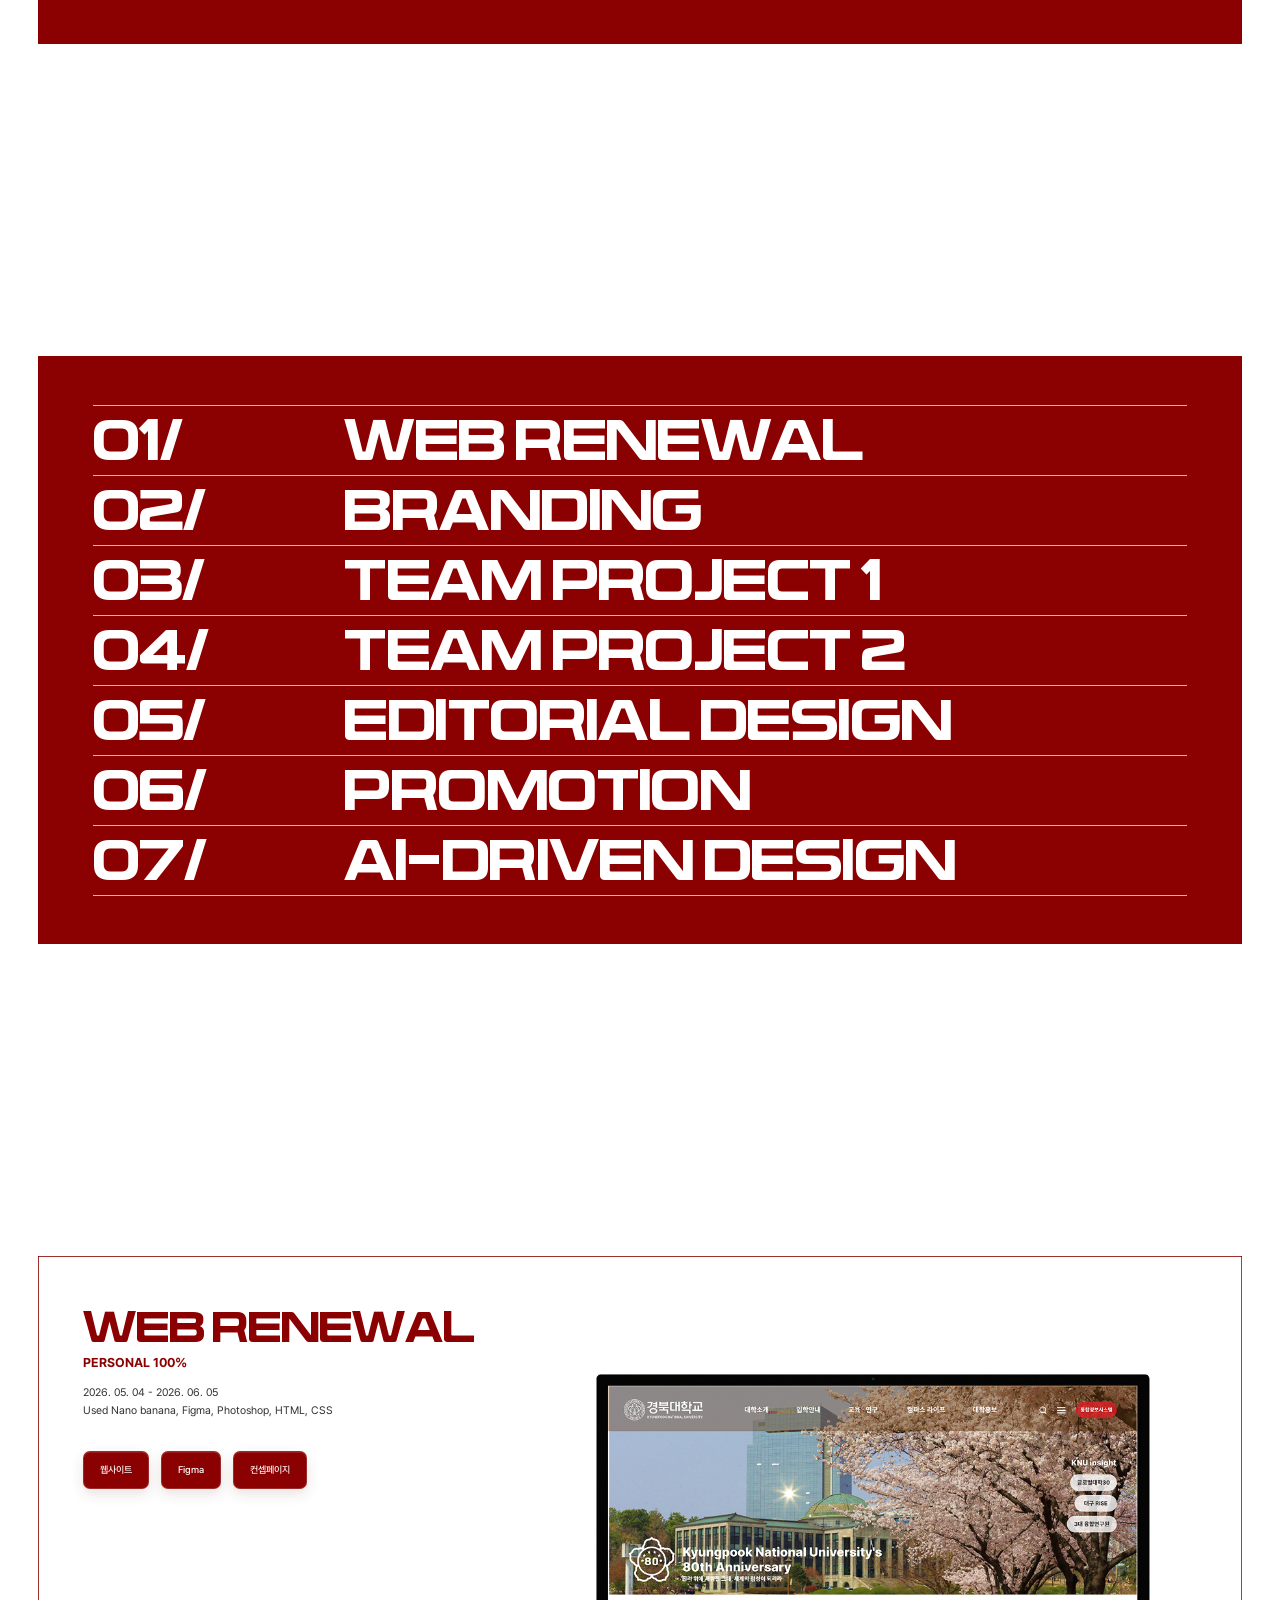
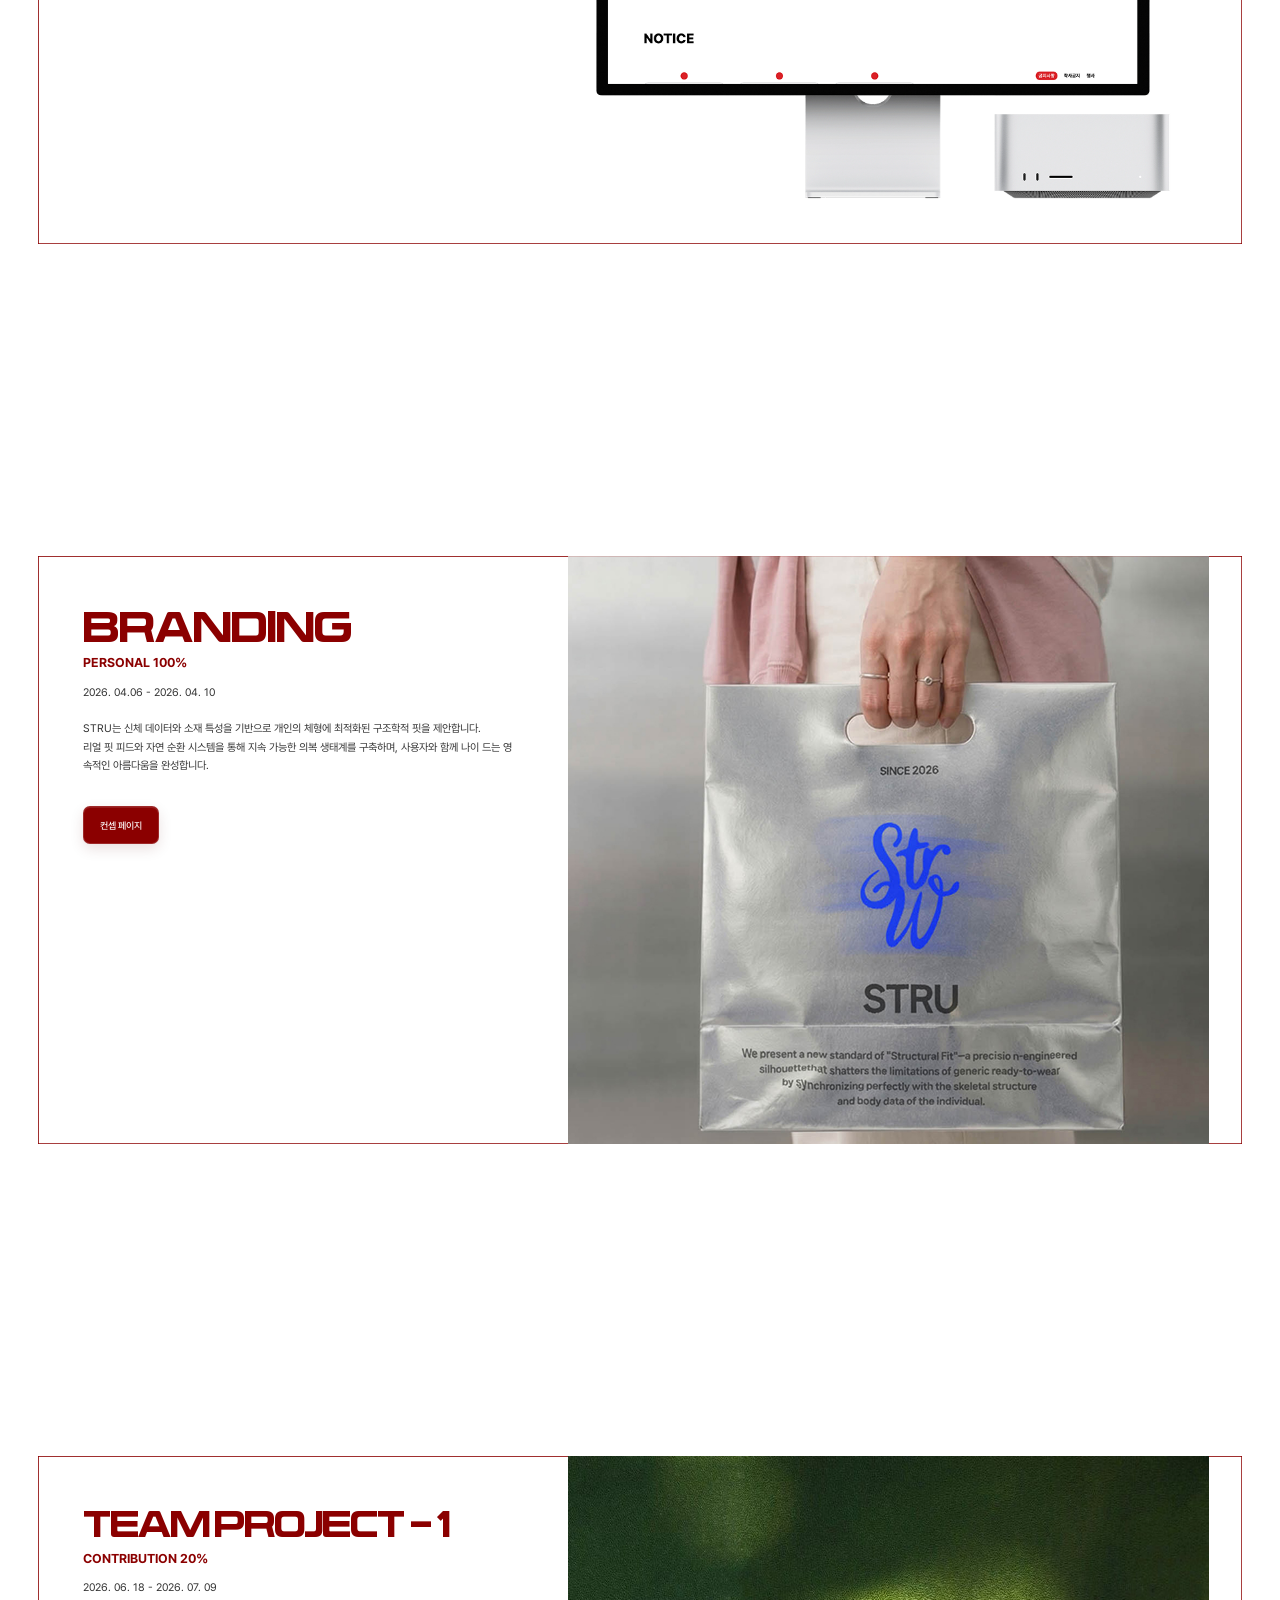
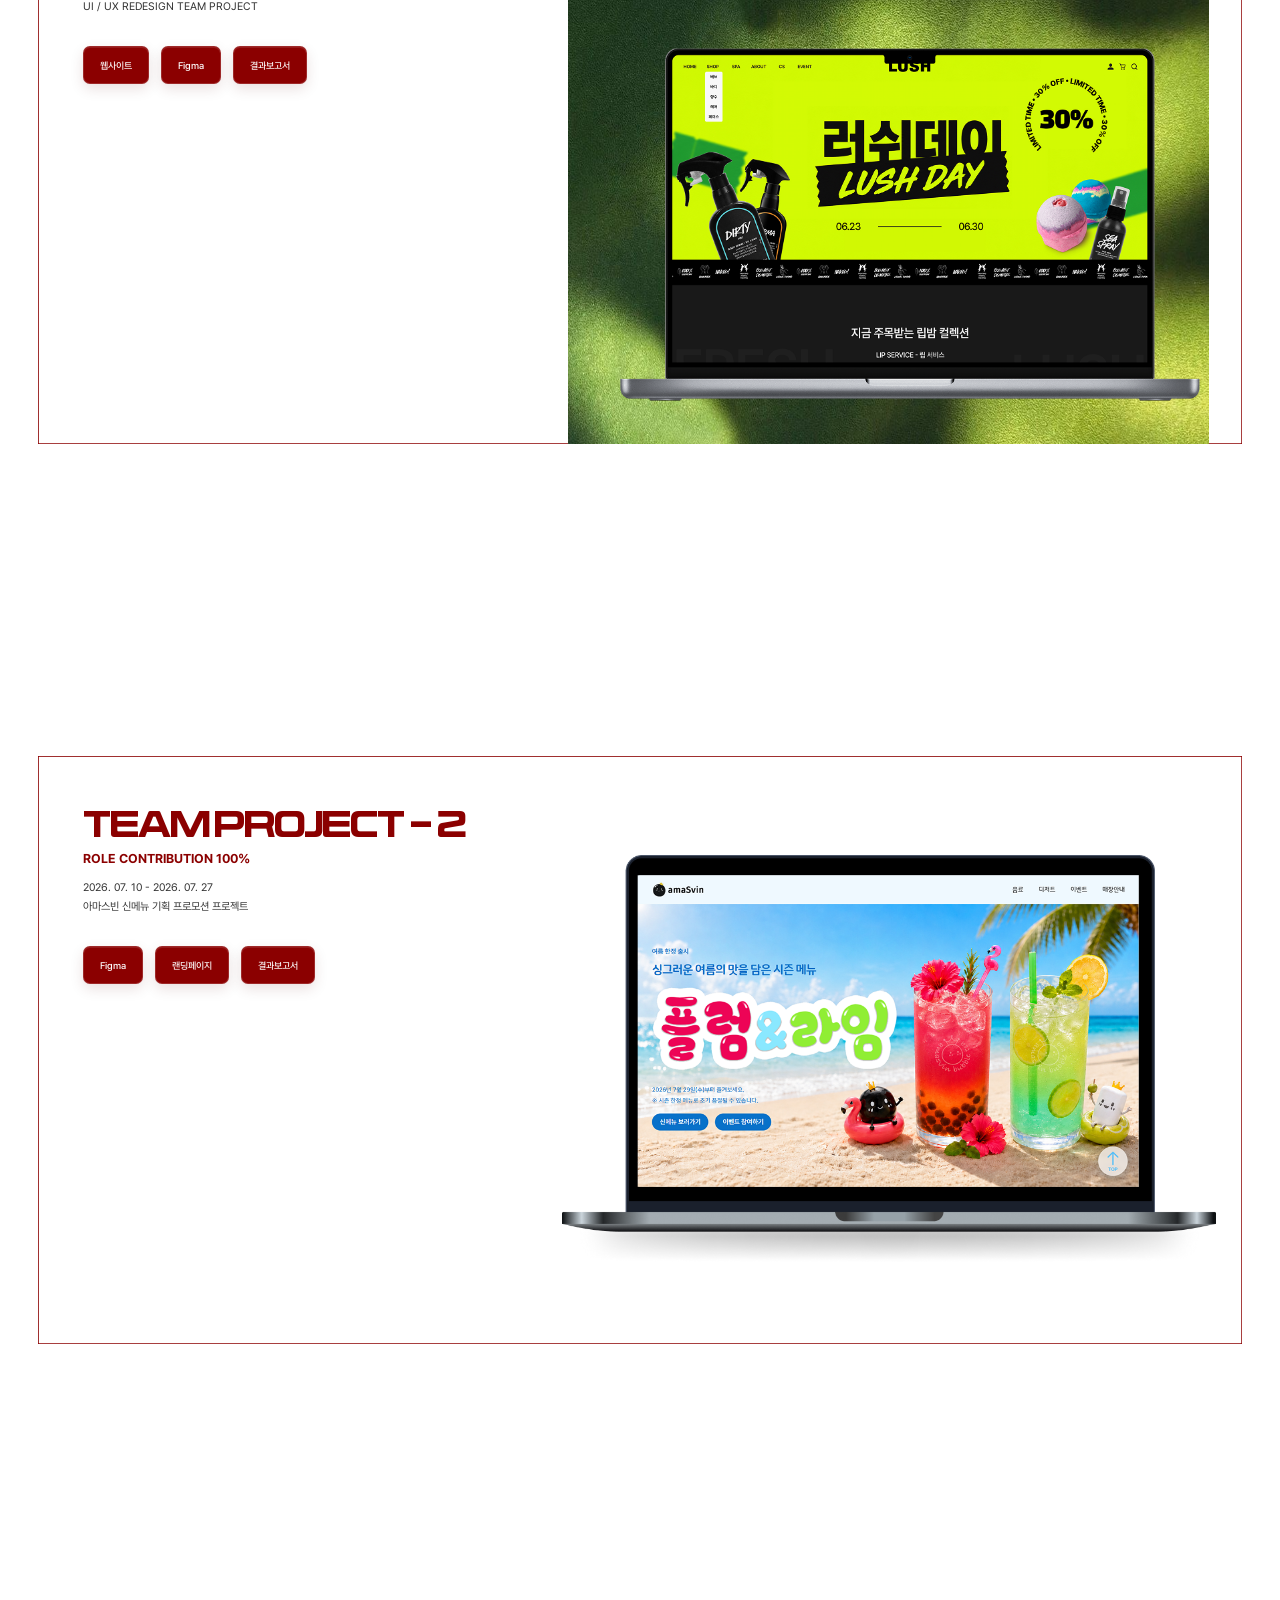
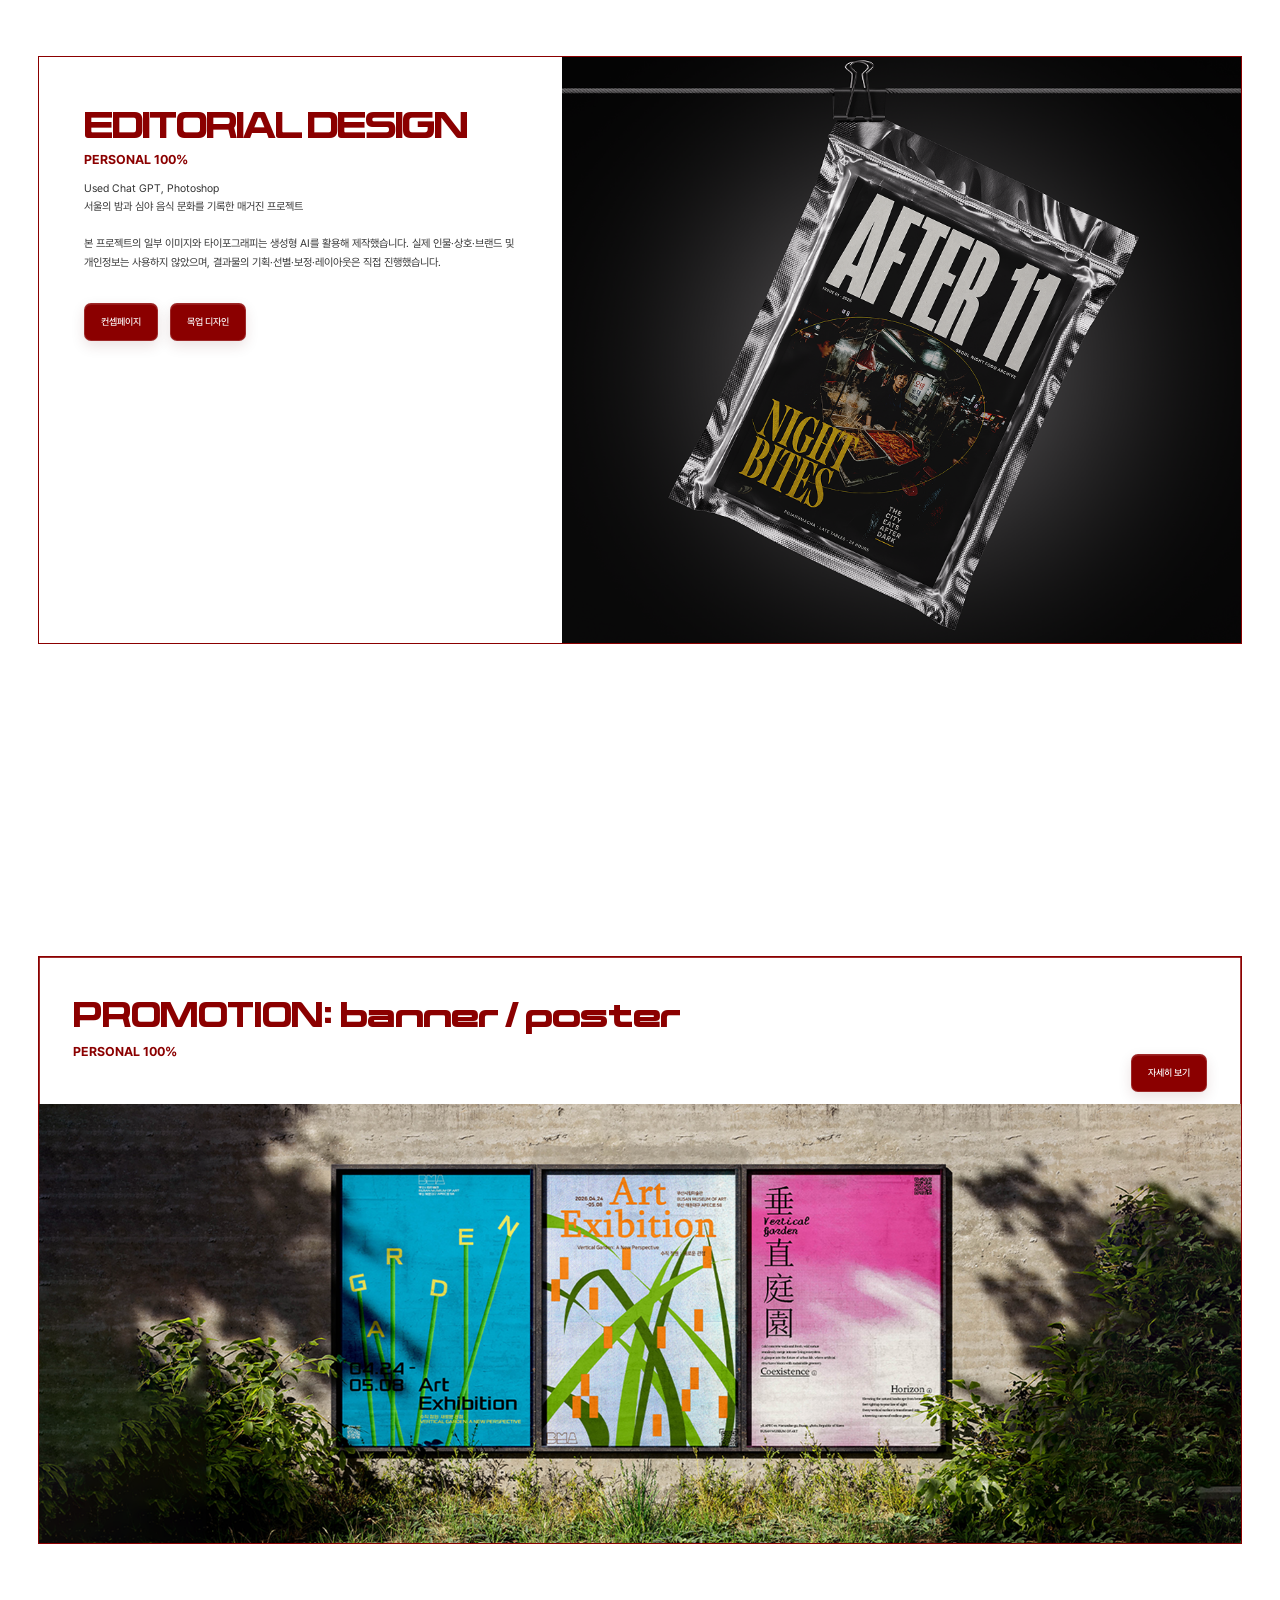
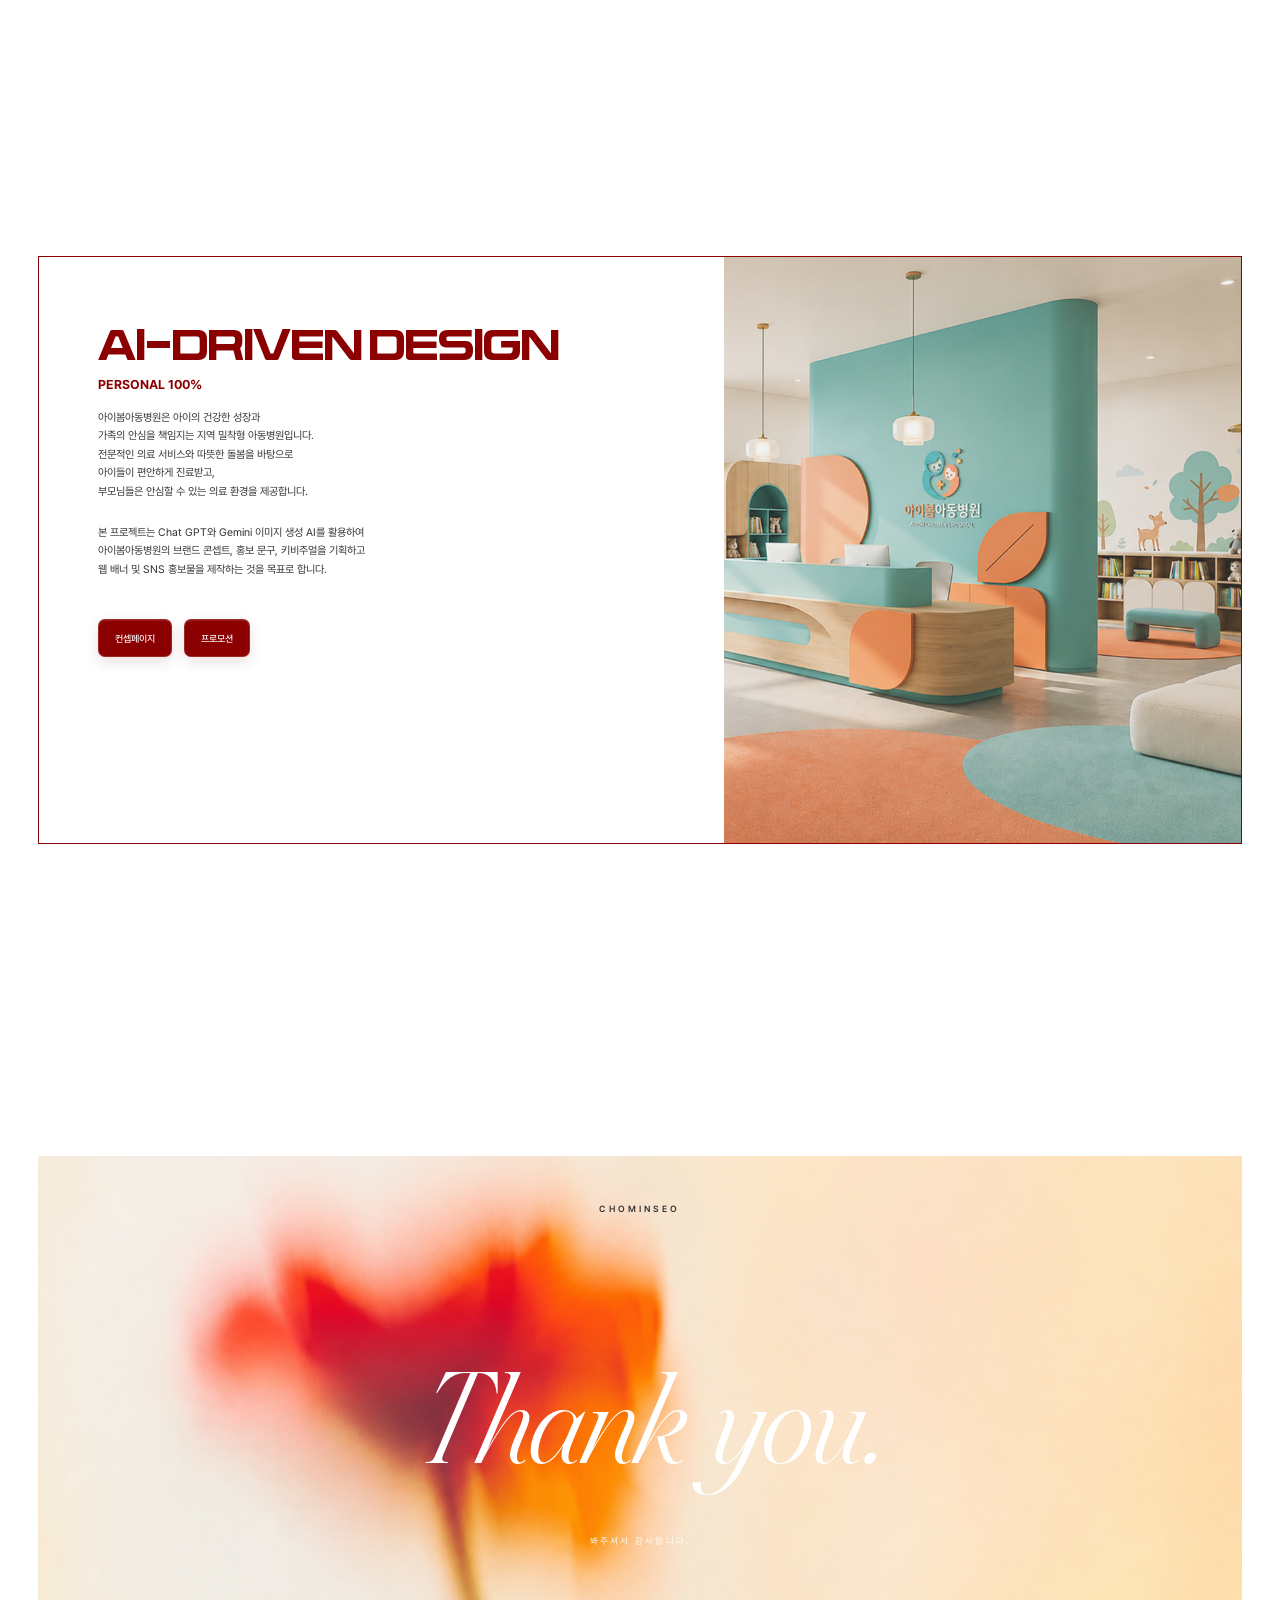
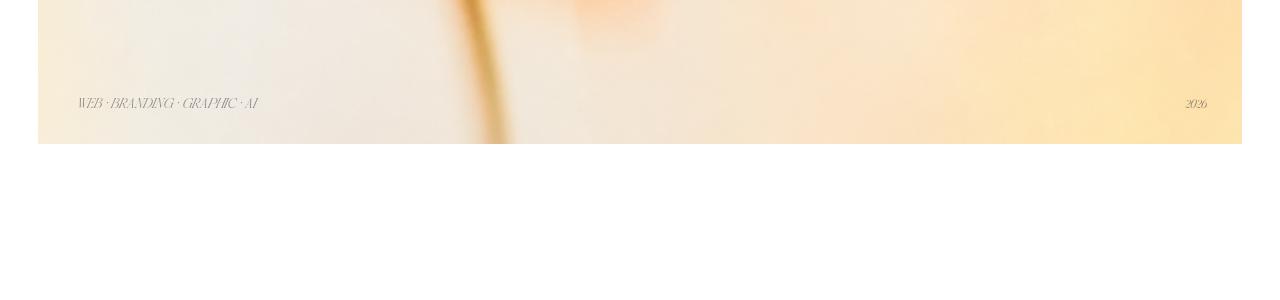
==== commit c95cde3d: "add text" ====
--- a/index.html
+++ b/index.html
@@ -257,7 +257,9 @@
 
           <p class="project-info">
             Used Chat GPT, Photoshop <br>
-            서울의 밤과 심야 음식 문화를 기록한 매거진 프로젝트
+            서울의 밤과 심야 음식 문화를 기록한 매거진 프로젝트 <br><br>
+            본 프로젝트의 일부 이미지와 타이포그래피는 생성형 AI를 활용해 제작했습니다. 
+            실제 인물·상호·브랜드 및 개인정보는 사용하지 않았으며, 결과물의 기획·선별·보정·레이아웃은 직접 진행했습니다.
           </p>
 
           <div class="project-buttons">
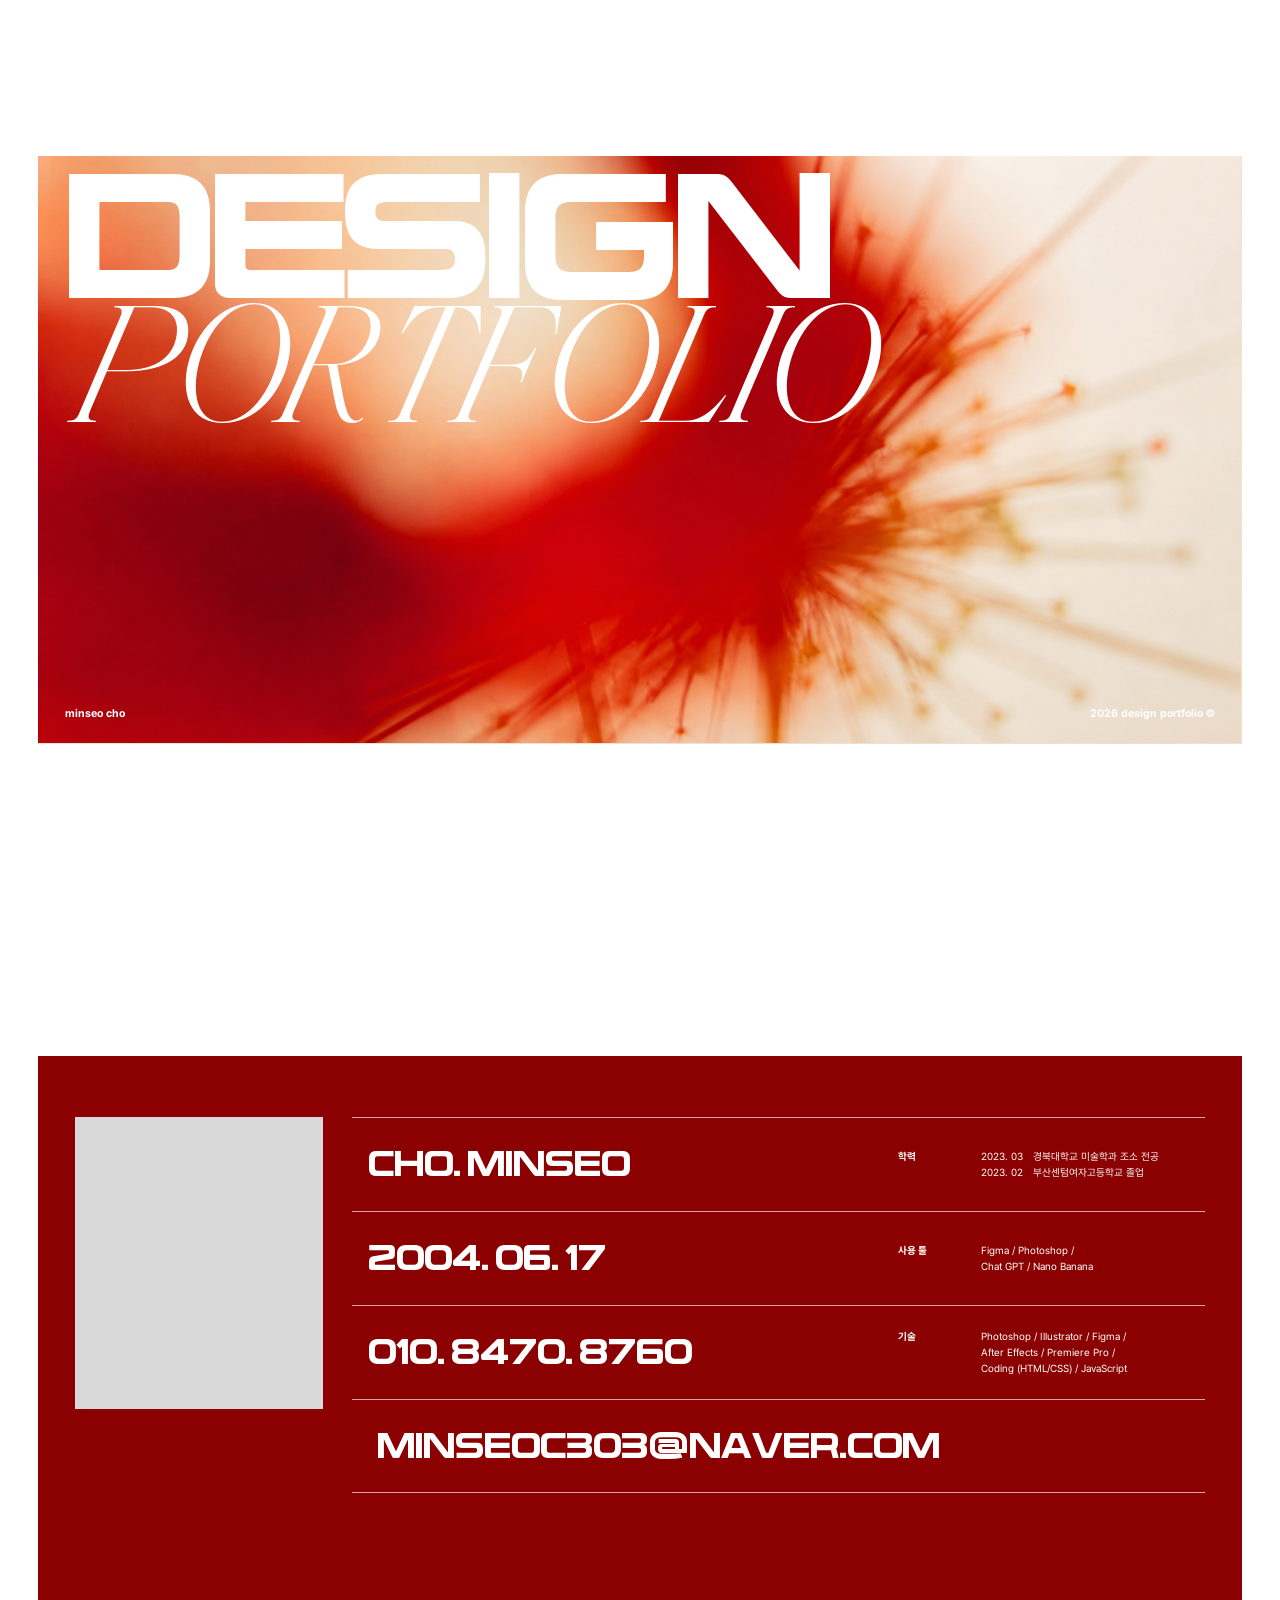
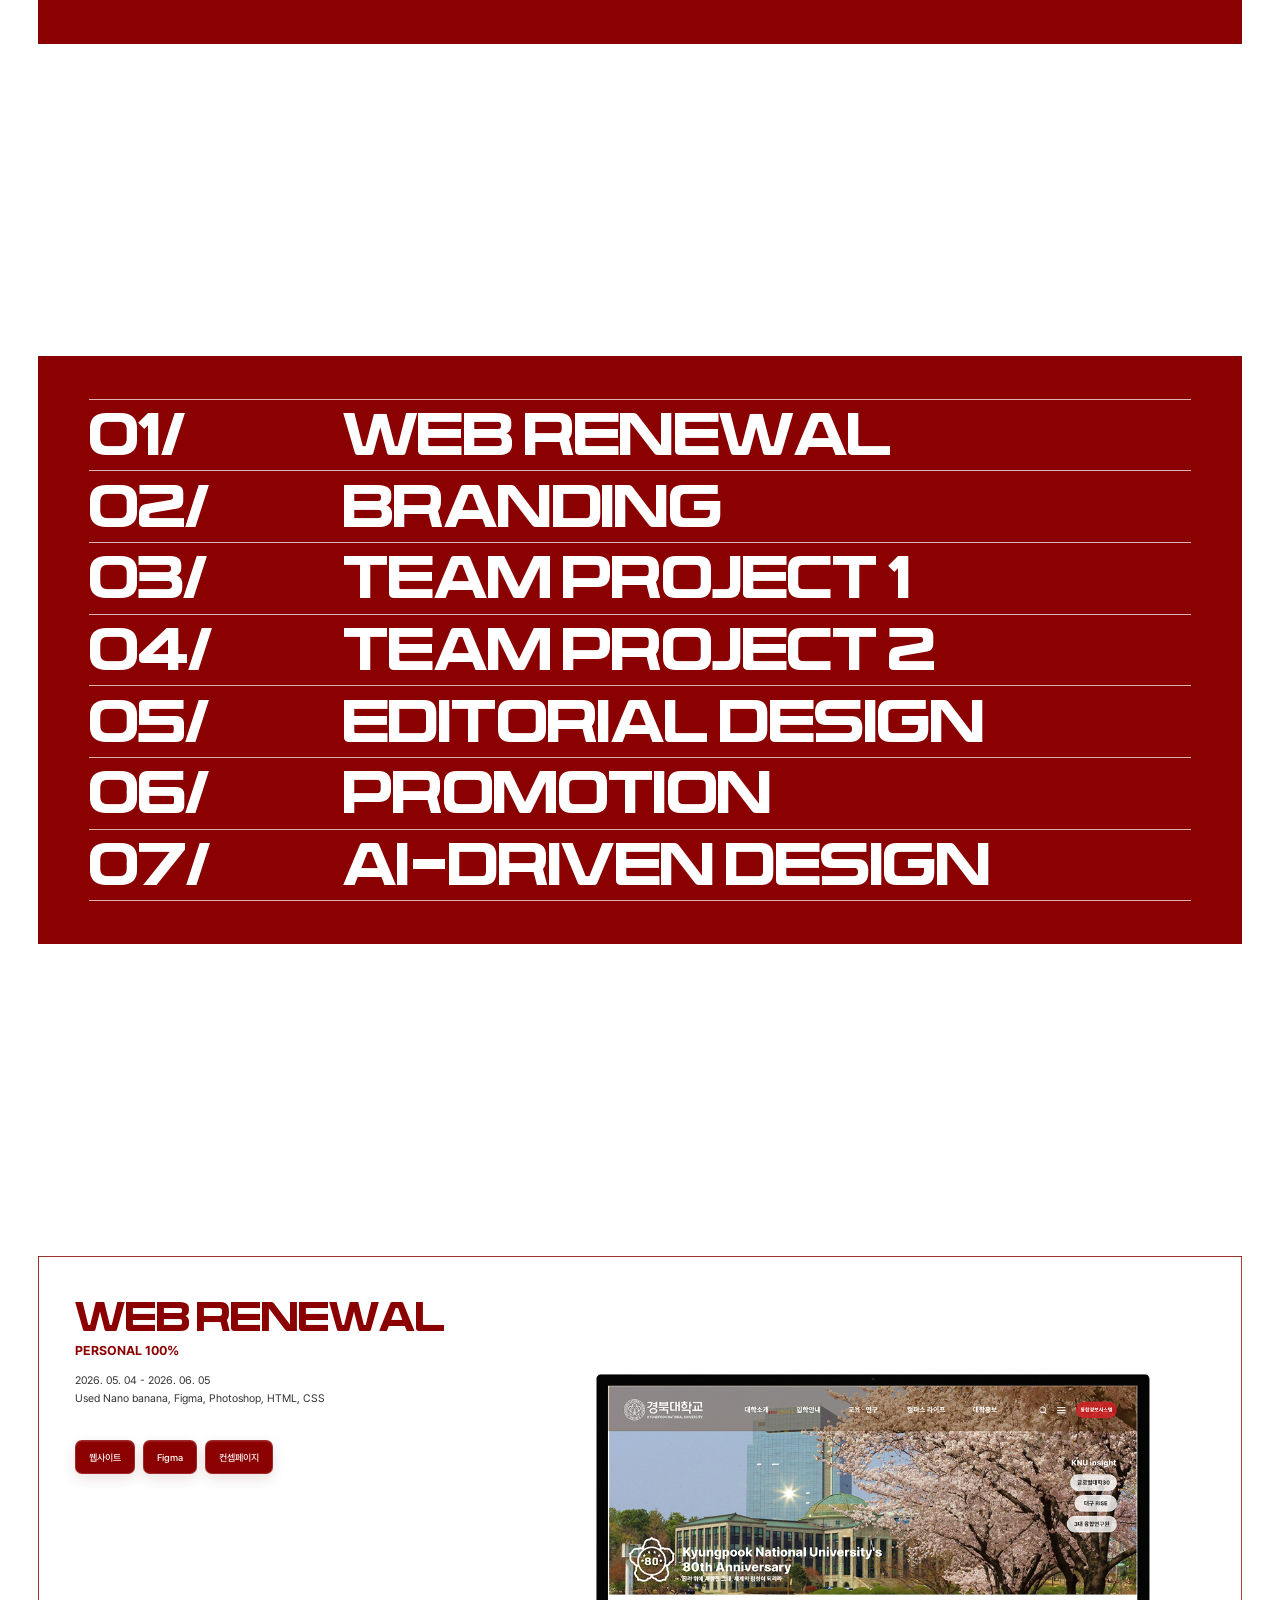
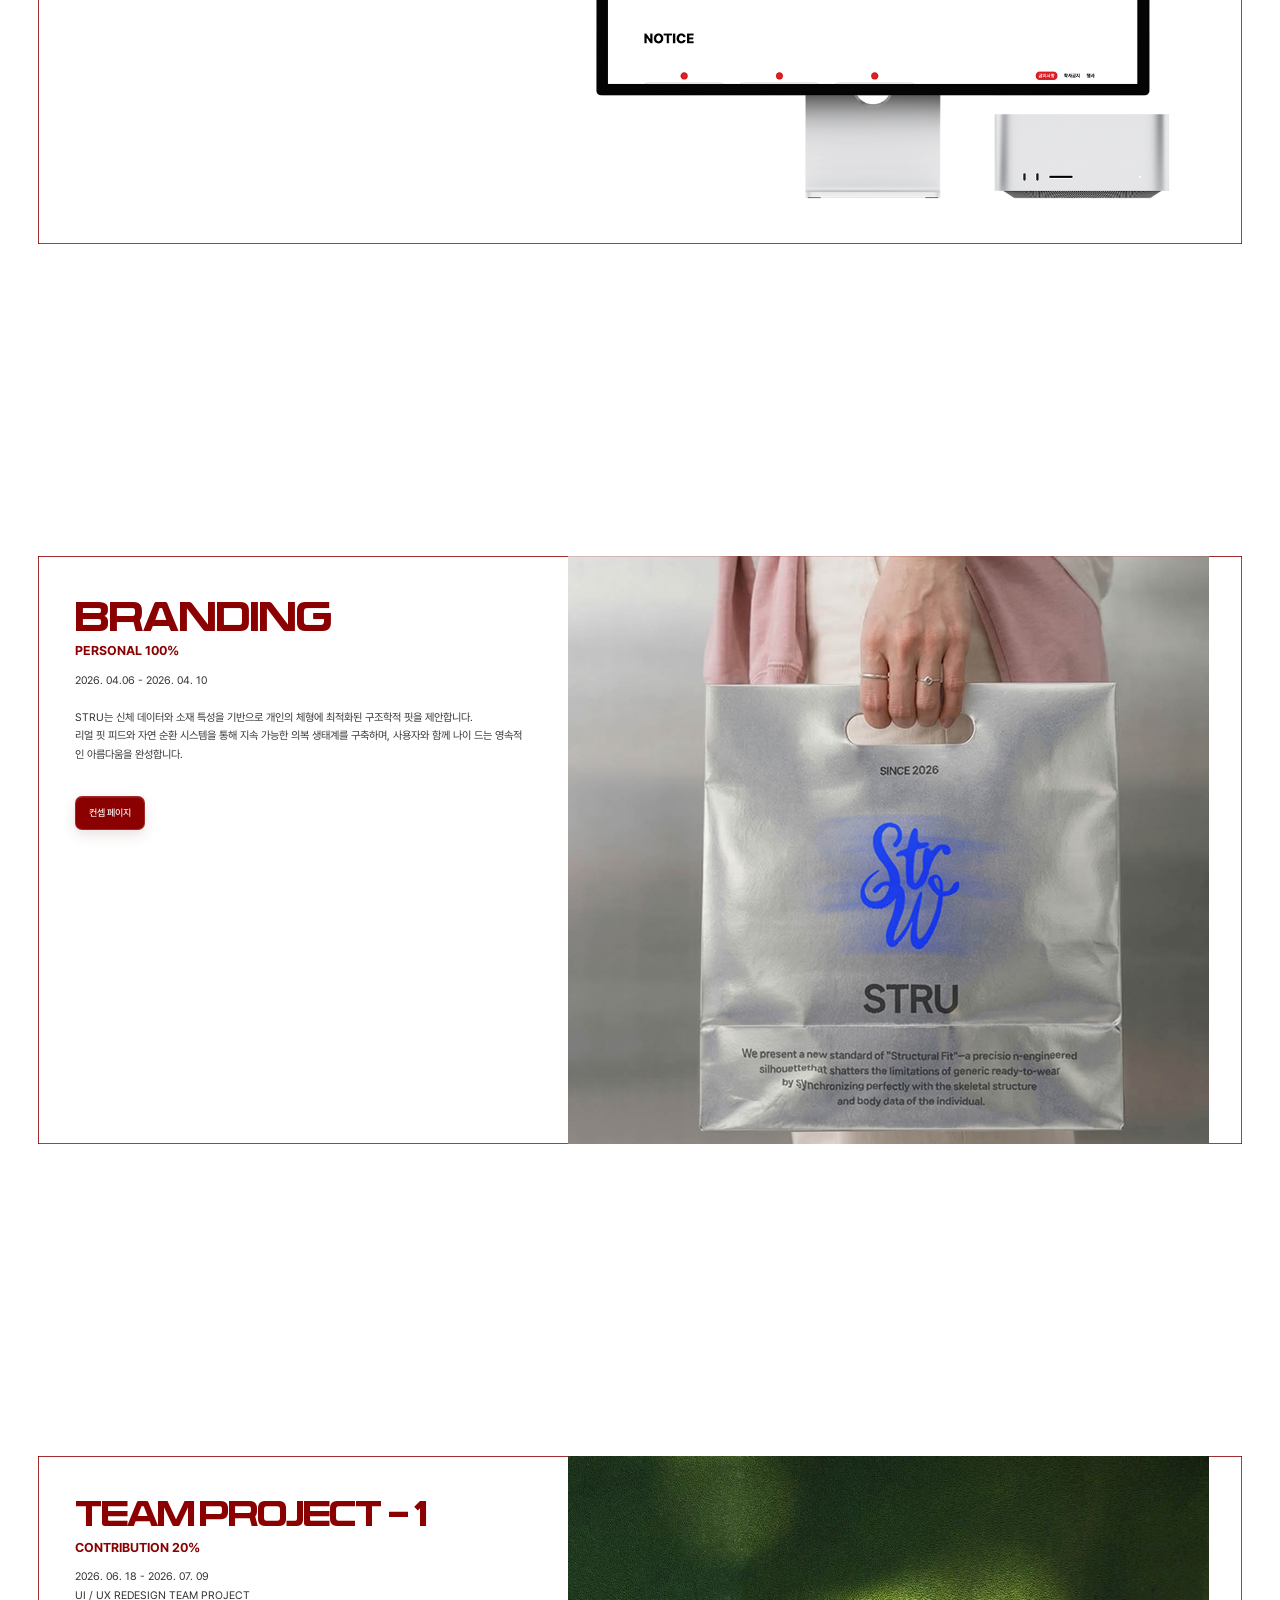
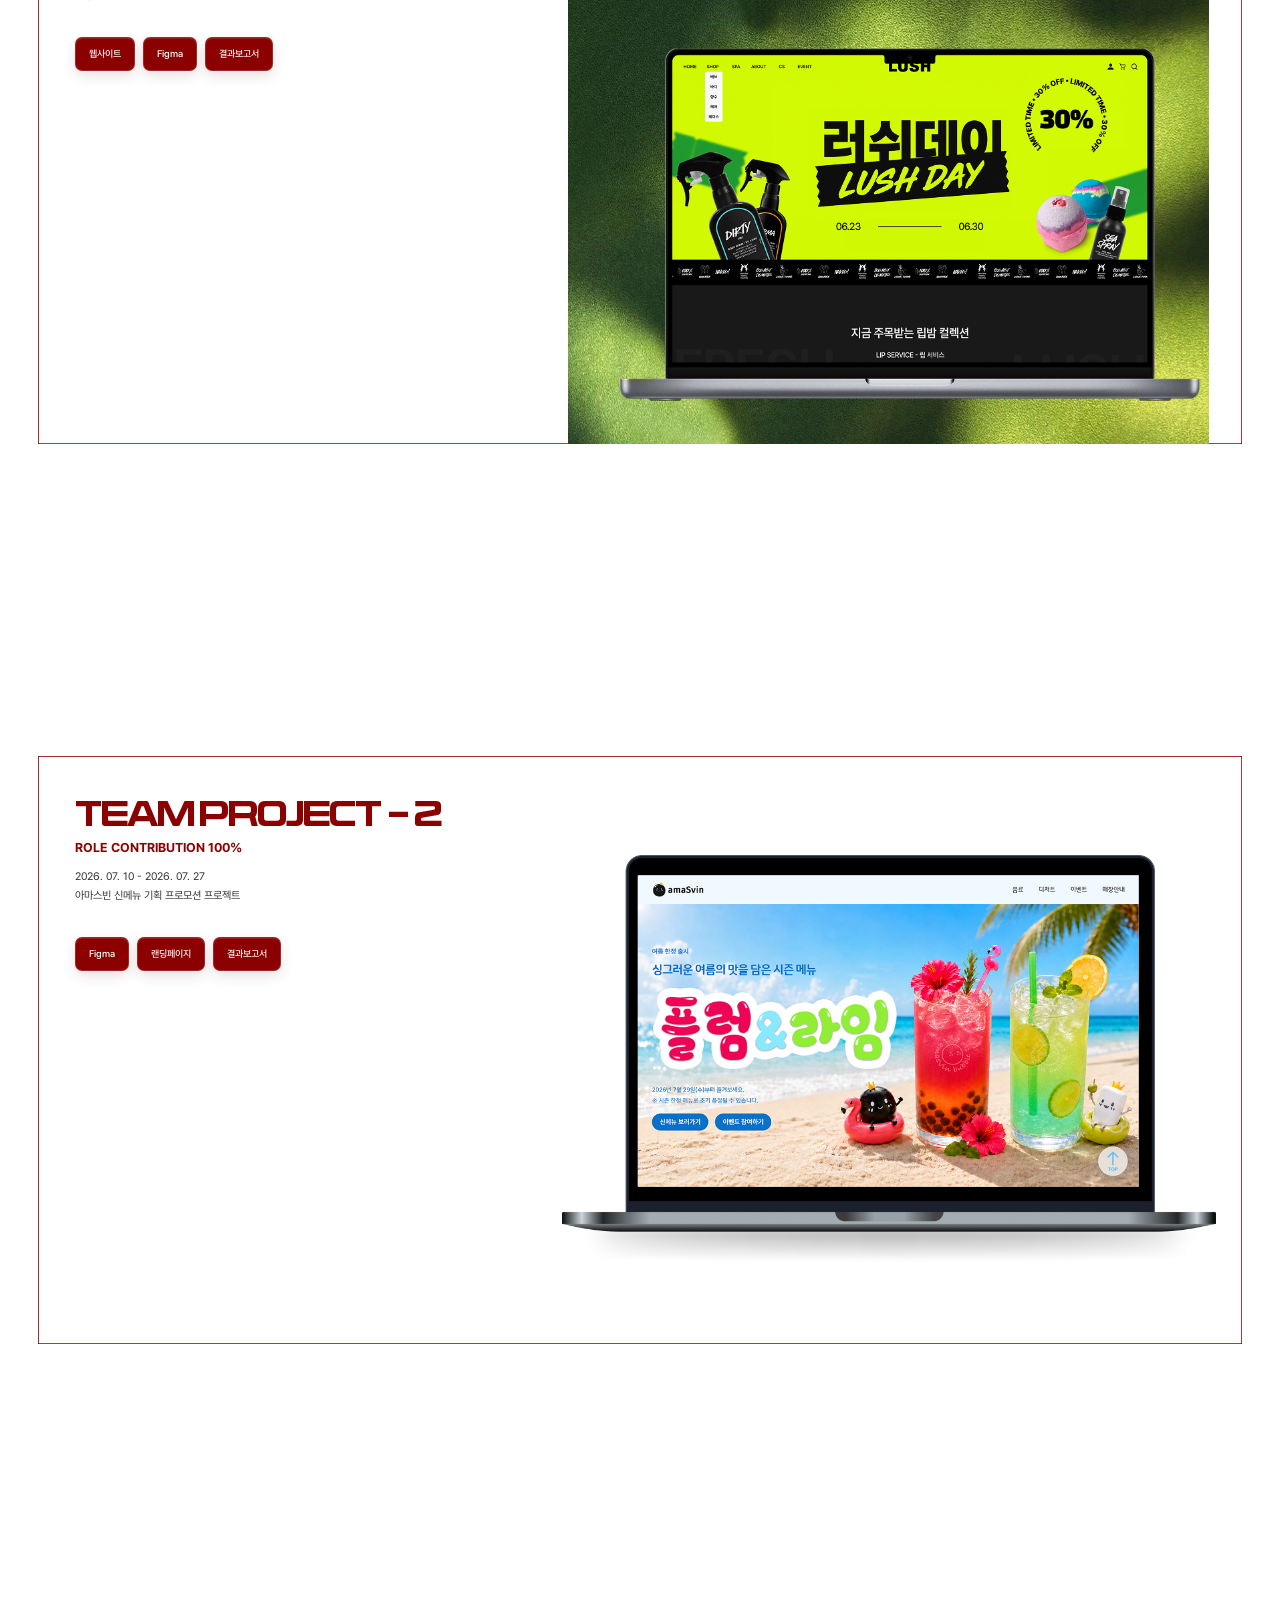
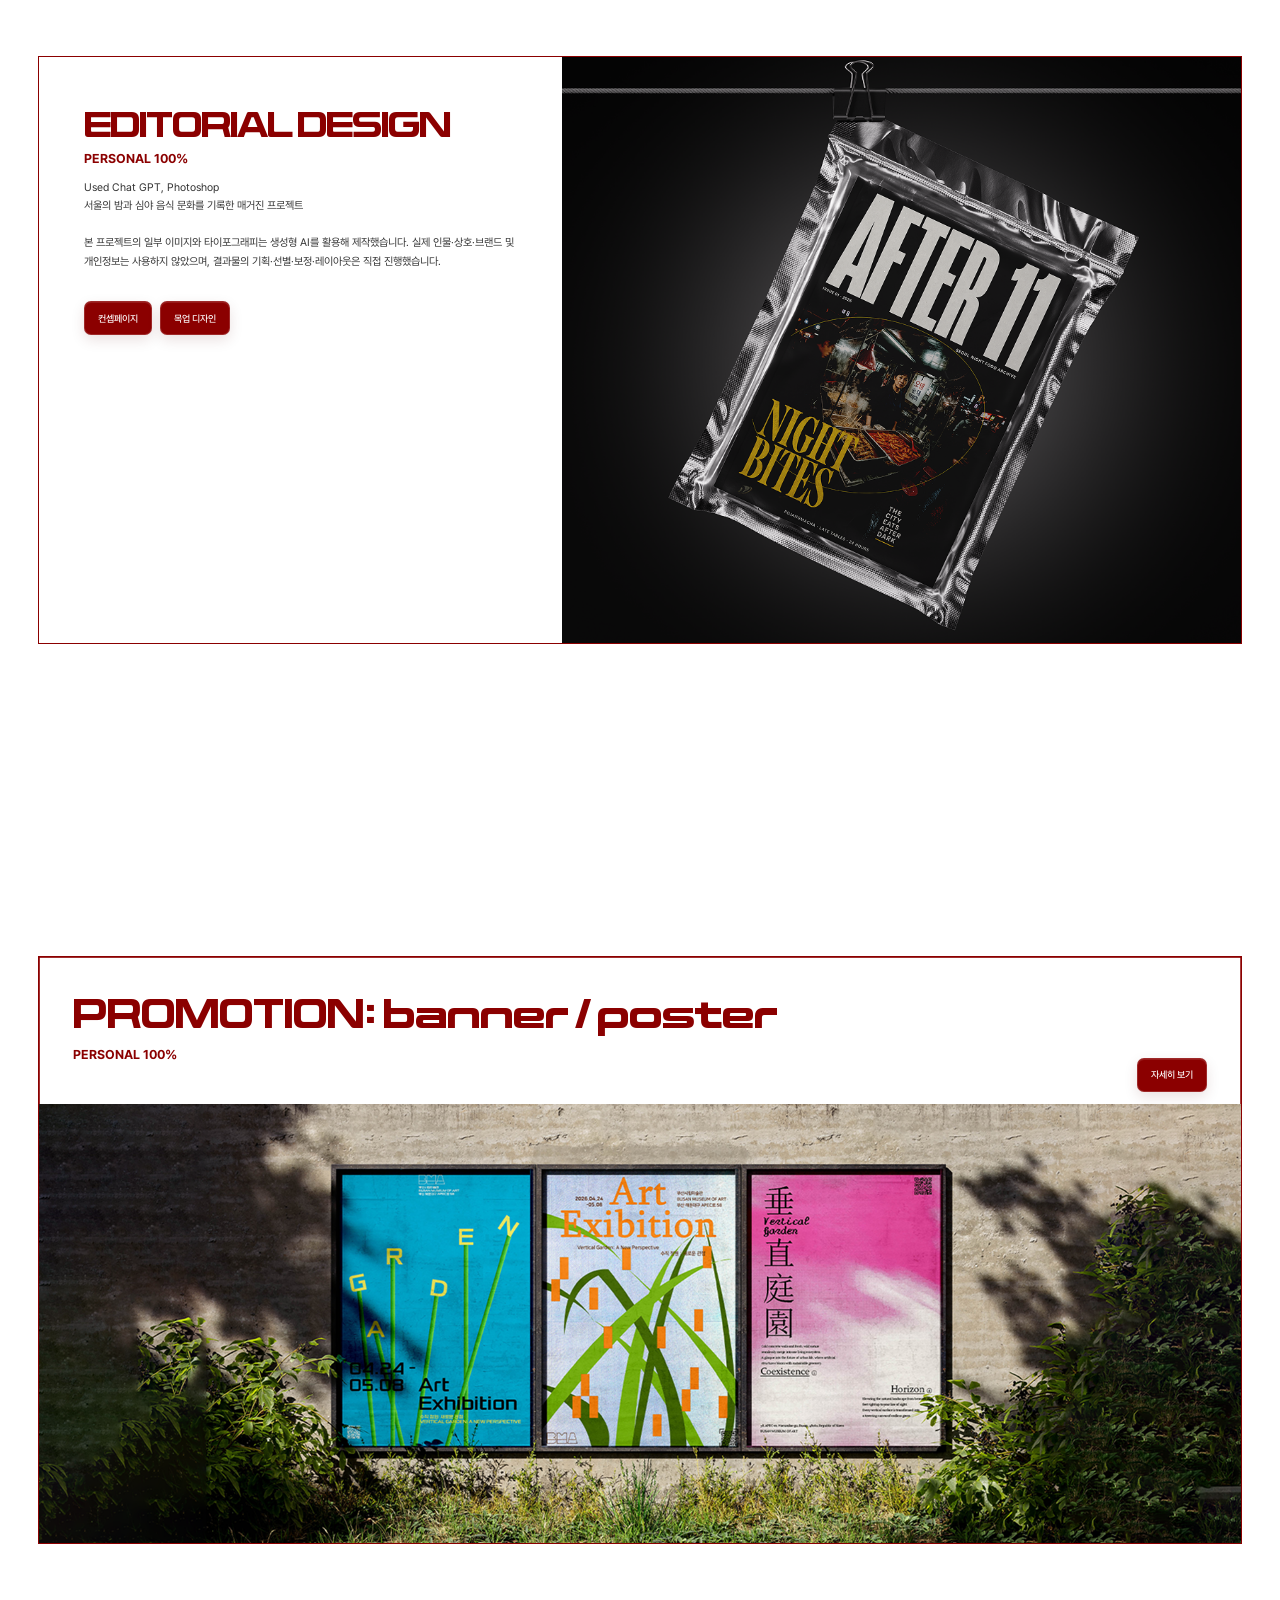
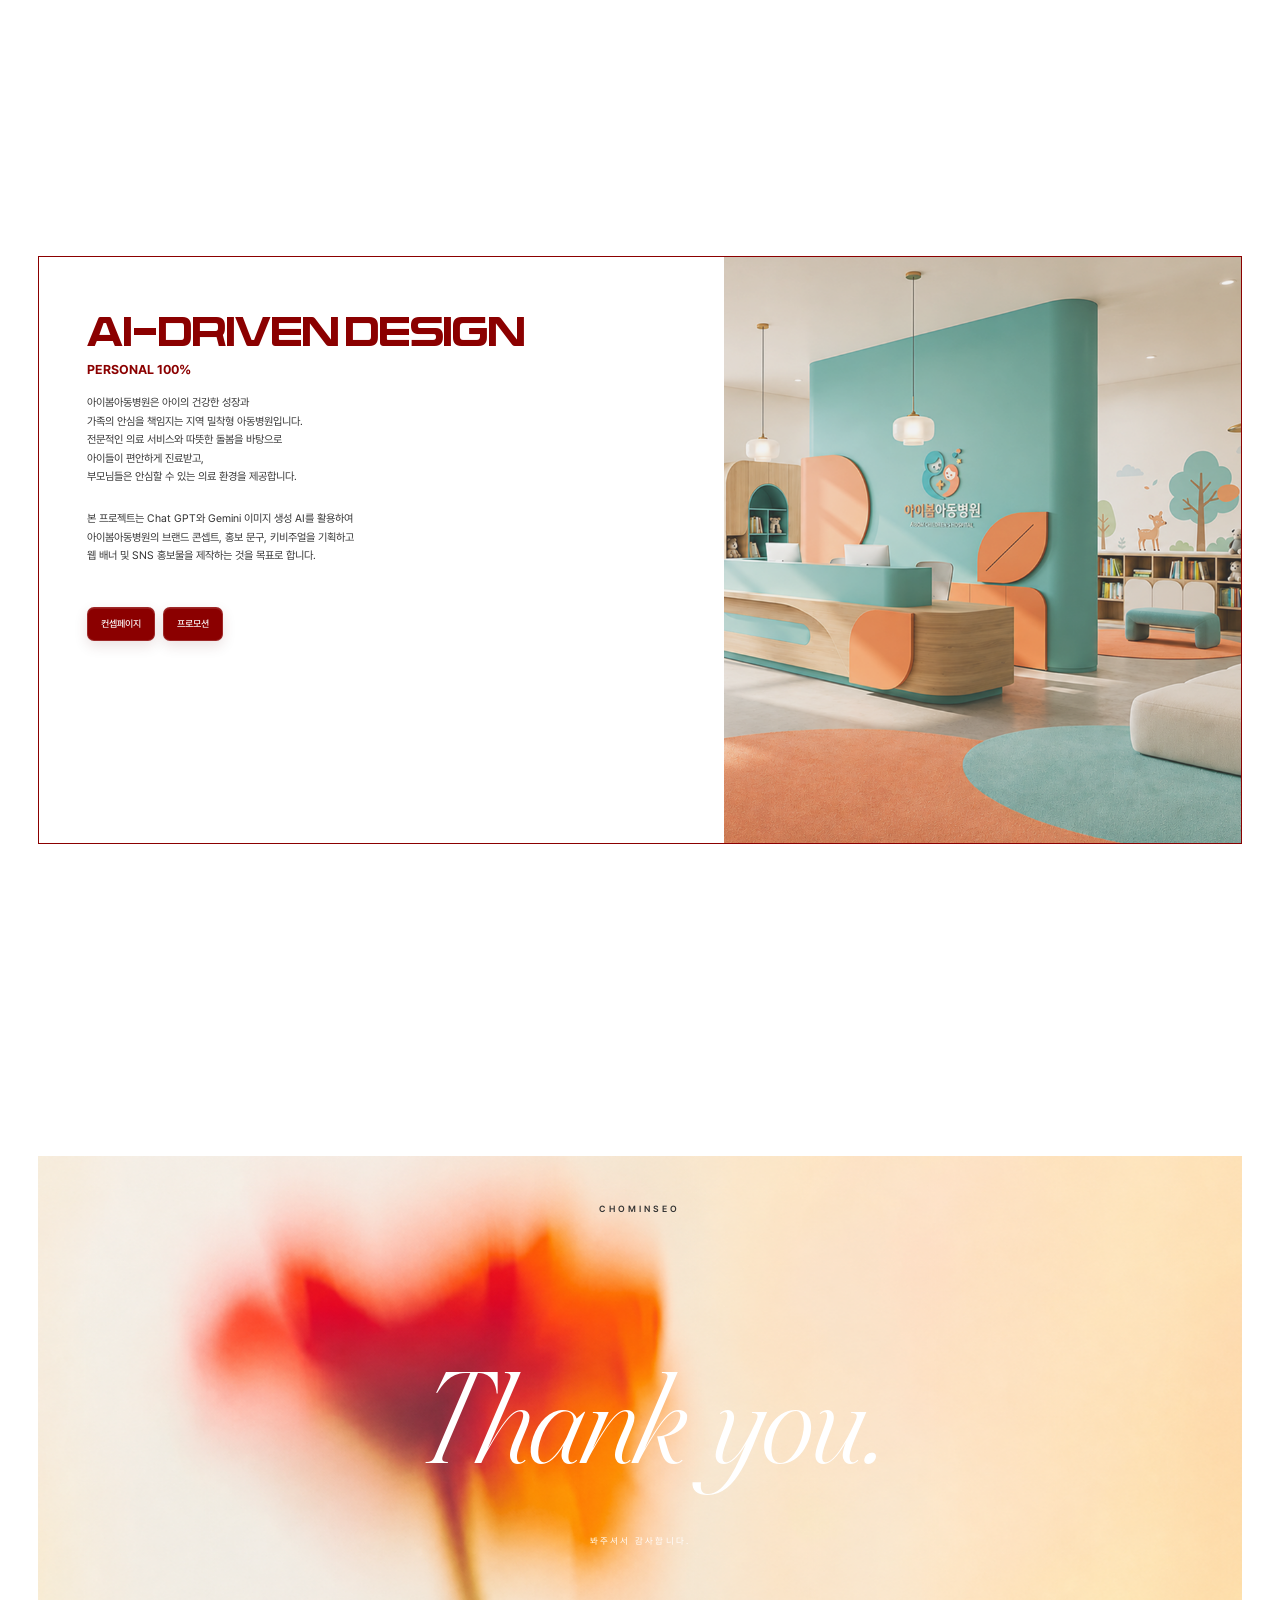
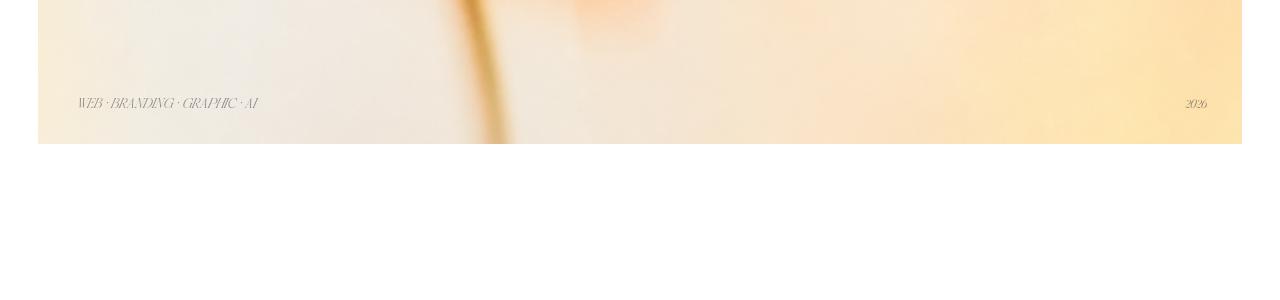
==== commit 6edf513b: "add promotion img" ====
--- a/index.html
+++ b/index.html
@@ -405,6 +405,8 @@
       <img src="./images/promotion_04.png" alt="프로모션 디자인 4">
       <img src="./images/promotion_05.png" alt="프로모션 디자인 5">
       <img src="./images/promotion_06.png" alt="프로모션 디자인 6">
+      <img src="./images/promotion_07.png" alt="프로모션 디자인 7">
+      <img src="./images/promotion_08.png" alt="프로모션 디자인 8">
     </div>
   </div>
 </div>
@@ -454,7 +456,6 @@
     <div class="mockup-modal__images">
       <img src="./images/mag_mockup1.png" alt="AFTER 11 표지 목업">
       <img src="./images/mag_mockup2.png" alt="AFTER 11 목차와 기사 내지 목업">
-      <img src="./images/mag_mockup3.png" alt="AFTER 11 특집 내지 목업">
     </div>
   </div>
 </div>
--- a/css/main.css
+++ b/css/main.css
@@ -759,72 +759,6 @@
 
 /* MOBILE */
 
-@media (max-width: 700px) {
-  html {
-    scroll-snap-type: y proximity;
-  }
-
-  .section {
-    min-height: auto;
-    padding: 35px 12px;
-  }
-
-  .section-frame {
-    width: 100%;
-    min-height: 580px;
-    aspect-ratio: auto;
-  }
-
-  .hero-frame,
-  .thanks-frame {
-    min-height: 48.8vw;
-  }
-
-  .profile-frame {
-    grid-template-columns: 23% 1fr;
-    min-height: 440px;
-  }
-
-  .profile-row {
-    grid-template-columns: 1fr;
-  }
-
-  .profile-detail {
-    display: none;
-  }
-
-  .index-frame {
-    min-height: 440px;
-  }
-
-  .index-item {
-    grid-template-columns: 25% 1fr;
-    font-size: clamp(18px, 5vw, 30px);
-  }
-
-  .project-frame,
-  .ai-frame {
-    grid-template-columns: 1fr;
-    min-height: auto;
-  }
-
-  .project-text {
-    min-height: 360px;
-    padding: 50px 30px;
-  }
-
-  .project-image {
-    min-height: 420px;
-  }
-
-  .promotion-frame {
-    grid-template-rows: auto 420px;
-  }
-
-  .promotion-header {
-    padding: 35px 25px;
-  }
-}
 
 /* REDUCED MOTION */
 
@@ -1052,18 +986,6 @@
 .index-section.is-visible .index-item:nth-child(4) { transition-delay: 0.78s; }
 .index-section.is-visible .index-item:nth-child(5) { transition-delay: 1s; }
 
-@media (max-width: 700px) {
-  .project-frame,
-  .ai-frame {
-    grid-template-columns: 1fr;
-  }
-
-  .project-image,
-  .ai-frame .project-image {
-    min-height: 420px;
-    padding: 20px;
-  }
-}
 
 @media (prefers-reduced-motion: reduce) {
   .hero-title h1,
@@ -1153,317 +1075,10 @@
    ========================================================= */
 
 /* 태블릿 */
-@media (max-width: 1100px) {
-  .section {
-    padding: 42px 24px;
-  }
-
-  .section-frame {
-    width: 100%;
-  }
-
-  .profile-frame {
-    grid-template-columns: 22% 1fr;
-    gap: 2.5%;
-    padding: 5% 3%;
-  }
-
-  .profile-row > strong,
-  .profile-mail-row a {
-    font-size: clamp(17px, 2.7vw, 32px);
-  }
-
-  .profile-detail {
-    grid-template-columns: 24% 1fr;
-    gap: 3%;
-    font-size: clamp(8px, 1vw, 12px);
-  }
-
-  .index-item {
-    font-size: clamp(25px, 4.2vw, 46px);
-  }
-
-  .project-text {
-    padding: 9% 7%;
-  }
-
-  .project-text h2,
-  .promotion-header h2 {
-    font-size: clamp(22px, 2.8vw, 36px);
-  }
-
-  #team01 .project-text h2,
-  #team02 .project-text h2 {
-    font-size: clamp(20px, 2.45vw, 32px);
-  }
-
-  .project-buttons {
-    gap: 8px;
-  }
-
-  .project-buttons a,
-  .button {
-    min-height: 34px;
-    padding: 0 12px;
-  }
-}
 
 /* 모바일 */
-@media (max-width: 700px) {
-  html {
-    scroll-snap-type: y proximity;
-  }
-
-  .section {
-    min-height: auto;
-    padding: 28px 14px;
-    overflow: visible;
-  }
-
-  .section-frame {
-    width: 100%;
-    min-height: 0;
-    aspect-ratio: auto;
-  }
-
-  /* 메인 */
-  .hero-frame {
-    min-height: 360px;
-    aspect-ratio: auto;
-  }
-
-  .hero-background {
-    object-position: center;
-  }
-
-  .hero-title {
-    top: 8%;
-    left: 5%;
-  }
-
-  .hero-title h1 {
-    font-size: clamp(48px, 16vw, 78px);
-  }
-
-  .hero-title p {
-    margin-top: 7%;
-    font-size: clamp(52px, 16.5vw, 82px);
-  }
-
-  .hero-name {
-    left: 5%;
-  }
-
-  .hero-year {
-    right: 5%;
-  }
-
-  /* 프로필: 상세 내용을 숨기지 않고 세로 배치 */
-  .profile-frame {
-    display: grid;
-    grid-template-columns: 1fr;
-    gap: 24px;
-    min-height: 0;
-    padding: 30px 24px 42px;
-  }
-
-  .profile-photo {
-    width: 112px;
-    height: 112px;
-  }
-
-  .profile-content {
-    width: 100%;
-  }
-
-  .profile-row {
-    grid-template-columns: 1fr;
-    flex: none;
-    gap: 12px;
-    min-height: 105px;
-    padding: 20px 0;
-  }
-
-  .profile-row > strong,
-  .profile-mail-row a {
-    padding-left: 0;
-    font-size: clamp(20px, 6.3vw, 29px);
-    white-space: nowrap;
-  }
-
-  .profile-detail {
-    display: grid;
-    grid-template-columns: 64px 1fr;
-    gap: 12px;
-    font-size: 11px;
-    line-height: 1.55;
-  }
-
-  .profile-mail-row {
-    min-height: 78px;
-    align-items: center;
-  }
-
-  /* 목차 */
-  .index-frame {
-    min-height: 430px;
-    padding: 28px 22px;
-  }
-
-  .index-item {
-    grid-template-columns: 23% 1fr;
-    min-height: 74px;
-    font-size: clamp(18px, 5.7vw, 27px);
-  }
-
-  /* 작업물: 텍스트 위, 이미지 아래 */
-  .project-frame,
-  .ai-frame {
-    display: grid;
-    grid-template-columns: 1fr;
-    min-height: 0;
-    background-size: cover;
-  }
-
-  .project-text {
-    min-height: 0;
-    padding: 48px 28px 32px;
-  }
-
-  .project-text h2,
-  .promotion-header h2,
-  #team01 .project-text h2,
-  #team02 .project-text h2 {
-    font-size: clamp(24px, 7.2vw, 34px);
-  }
-
-  .project-text > strong,
-  .promotion-header strong {
-    font-size: 12px;
-  }
-
-  .project-info,
-  .project-description {
-    font-size: 12px;
-    line-height: 1.65;
-  }
-
-  .project-buttons {
-    margin-top: 28px;
-  }
-
-  .project-buttons a,
-  .button {
-    min-height: 36px;
-    padding: 0 13px;
-    font-size: 10px;
-  }
-
-  .project-image,
-  .ai-frame .project-image {
-    width: 100%;
-    min-height: 0;
-    padding: 12px 20px 34px;
-    aspect-ratio: 4 / 3;
-  }
-
-  .ai-frame .project-image {
-    padding: 0;
-  }
-
-  .project-image img,
-  .ai-frame .project-image img {
-    width: 100%;
-    height: 100%;
-    object-fit: contain;
-  }
-
-  .ai-frame .project-image img {
-    object-fit: cover;
-  }
-
-  /* 프로모션 */
-  .promotion-frame {
-    display: block;
-    min-height: 0;
-  }
-
-  .promotion-header {
-    gap: 20px;
-    padding: 36px 24px 25px;
-  }
-
-  .promotion-header h2 {
-    line-height: 1.15;
-  }
-
-  .promotion-image {
-    aspect-ratio: 16 / 10;
-  }
-
-  .promotion-image img {
-    width: 100%;
-    height: 100%;
-    object-fit: cover;
-  }
-
-  /* 마지막 화면 */
-  .thanks-frame {
-    min-height: 340px;
-    aspect-ratio: auto;
-  }
-
-  .thanks-text h2 {
-    font-size: clamp(58px, 18vw, 86px);
-  }
-
-  .thanks-category {
-    max-width: 70%;
-    font-size: 11px;
-  }
-}
 
 /* 아주 작은 화면 */
-@media (max-width: 420px) {
-  .section {
-    padding-inline: 10px;
-  }
-
-  .hero-frame {
-    min-height: 320px;
-  }
-
-  .hero-title h1 {
-    font-size: 13.5vw;
-  }
-
-  .hero-title p {
-    font-size: 14.5vw;
-  }
-
-  .profile-frame {
-    padding-inline: 20px;
-  }
-
-  .profile-row > strong,
-  .profile-mail-row a {
-    font-size: 5.6vw;
-  }
-
-  .index-item {
-    grid-template-columns: 21% 1fr;
-    font-size: 5.3vw;
-  }
-
-  .project-text {
-    padding-inline: 22px;
-  }
-
-  #team01 .project-text h2,
-  #team02 .project-text h2 {
-    font-size: 6.5vw;
-  }
-}
 
 /* TOP BUTTON */
 
@@ -1546,15 +1161,6 @@
   transition-duration: 0.12s;
 }
 
-@media (max-width: 700px) {
-  .top-button {
-    right: 16px;
-    bottom: 16px;
-    width: 50px;
-    height: 50px;
-    font-size: 8px;
-  }
-}
 
 
 body.modal-open {
@@ -1679,17 +1285,6 @@
   overflow: hidden;
 }
 
-@media (max-width: 768px) {
-  .promotion-modal {
-    padding: 10px;
-  }
-
-  .promotion-modal__content {
-    width: 100%;
-    max-height: calc(100vh - 20px);
-    border-radius: 10px;
-  }
-}
 
 /* EDITORIAL CONCEPT POPUP */
 
@@ -1757,24 +1352,6 @@
   height: auto;
 }
 
-@media (max-width: 768px) {
-  .concept-modal {
-    padding: 10px;
-  }
-
-  .concept-modal__content {
-    width: 100%;
-    max-height: calc(100vh - 20px);
-  }
-
-  .concept-modal__close {
-    top: 10px;
-    width: 40px;
-    height: 40px;
-    margin: 10px 10px -50px auto;
-    font-size: 24px;
-  }
-}
 
 /* EDITORIAL MOCKUP POPUP */
 
@@ -1851,24 +1428,6 @@
   margin: 0;
 }
 
-@media (max-width: 768px) {
-  .mockup-modal {
-    padding: 10px;
-  }
-
-  .mockup-modal__content {
-    width: 100%;
-    max-height: calc(100vh - 20px);
-  }
-
-  .mockup-modal__close {
-    top: 10px;
-    width: 40px;
-    height: 40px;
-    margin: 10px 10px -50px auto;
-    font-size: 24px;
-  }
-}
 
 /* EDITORIAL DESIGN */
 
@@ -1902,13 +1461,88 @@
   object-position: center;
 }
 
-@media (max-width: 700px) {
-  #editorial .editorial-image {
+/* INDEX: 7개 항목 순차 등장 */
+
+.index-section.is-visible .index-item:nth-child(6) {
+  transition-delay: 1.22s;
+}
+
+.index-section.is-visible .index-item:nth-child(7) {
+  transition-delay: 1.44s;
+}
+
+/* MACBOOK RESPONSIVE: 13–16 inch */
+
+@media (min-width: 1024px) and (max-width: 1728px) {
+  .section {
+    min-height: 100vh;
+    padding: clamp(24px, 3vh, 36px) clamp(24px, 2.6vw, 42px);
+  }
+
+  .section-frame {
+    width: min(94vw, 1600px);
+    max-height: 92vh;
+  }
+
+  .index-frame {
+    padding: 3.5% 4.2%;
+  }
+
+  .index-item {
+    min-height: 0;
     padding: 0;
-    aspect-ratio: 4 / 3;
-  }
-
-  #editorial .editorial-image img {
-    object-fit: cover;
-  }
-}
+    font-size: clamp(36px, 3.65vw, 63px);
+    line-height: 0.98;
+  }
+
+  .profile-frame {
+    grid-template-columns: 22% 1fr;
+    gap: 2.5%;
+    padding: 5% 3%;
+  }
+
+  .profile-row > strong,
+  .profile-mail-row a {
+    font-size: clamp(18px, 2.1vw, 34px);
+  }
+
+  .profile-detail {
+    grid-template-columns: 24% 1fr;
+    gap: 3%;
+    font-size: clamp(9px, 0.8vw, 12px);
+  }
+
+  .project-text {
+    padding: 8.5% 7%;
+  }
+
+  .project-text h2,
+  .promotion-header h2 {
+    font-size: clamp(25px, 2.45vw, 42px);
+  }
+
+  #team01 .project-text h2,
+  #team02 .project-text h2,
+  #editorial .project-text h2 {
+    font-size: clamp(23px, 2.15vw, 37px);
+  }
+
+  .project-buttons {
+    gap: 8px;
+  }
+
+  .project-buttons a,
+  .button {
+    min-height: 34px;
+    padding: 0 13px;
+  }
+
+  .concept-modal__content,
+  .mockup-modal__content,
+  .promotion-modal__content,
+  .ai-modal__content {
+    width: min(1500px, 94vw);
+    max-height: 92vh;
+  }
+}
+
